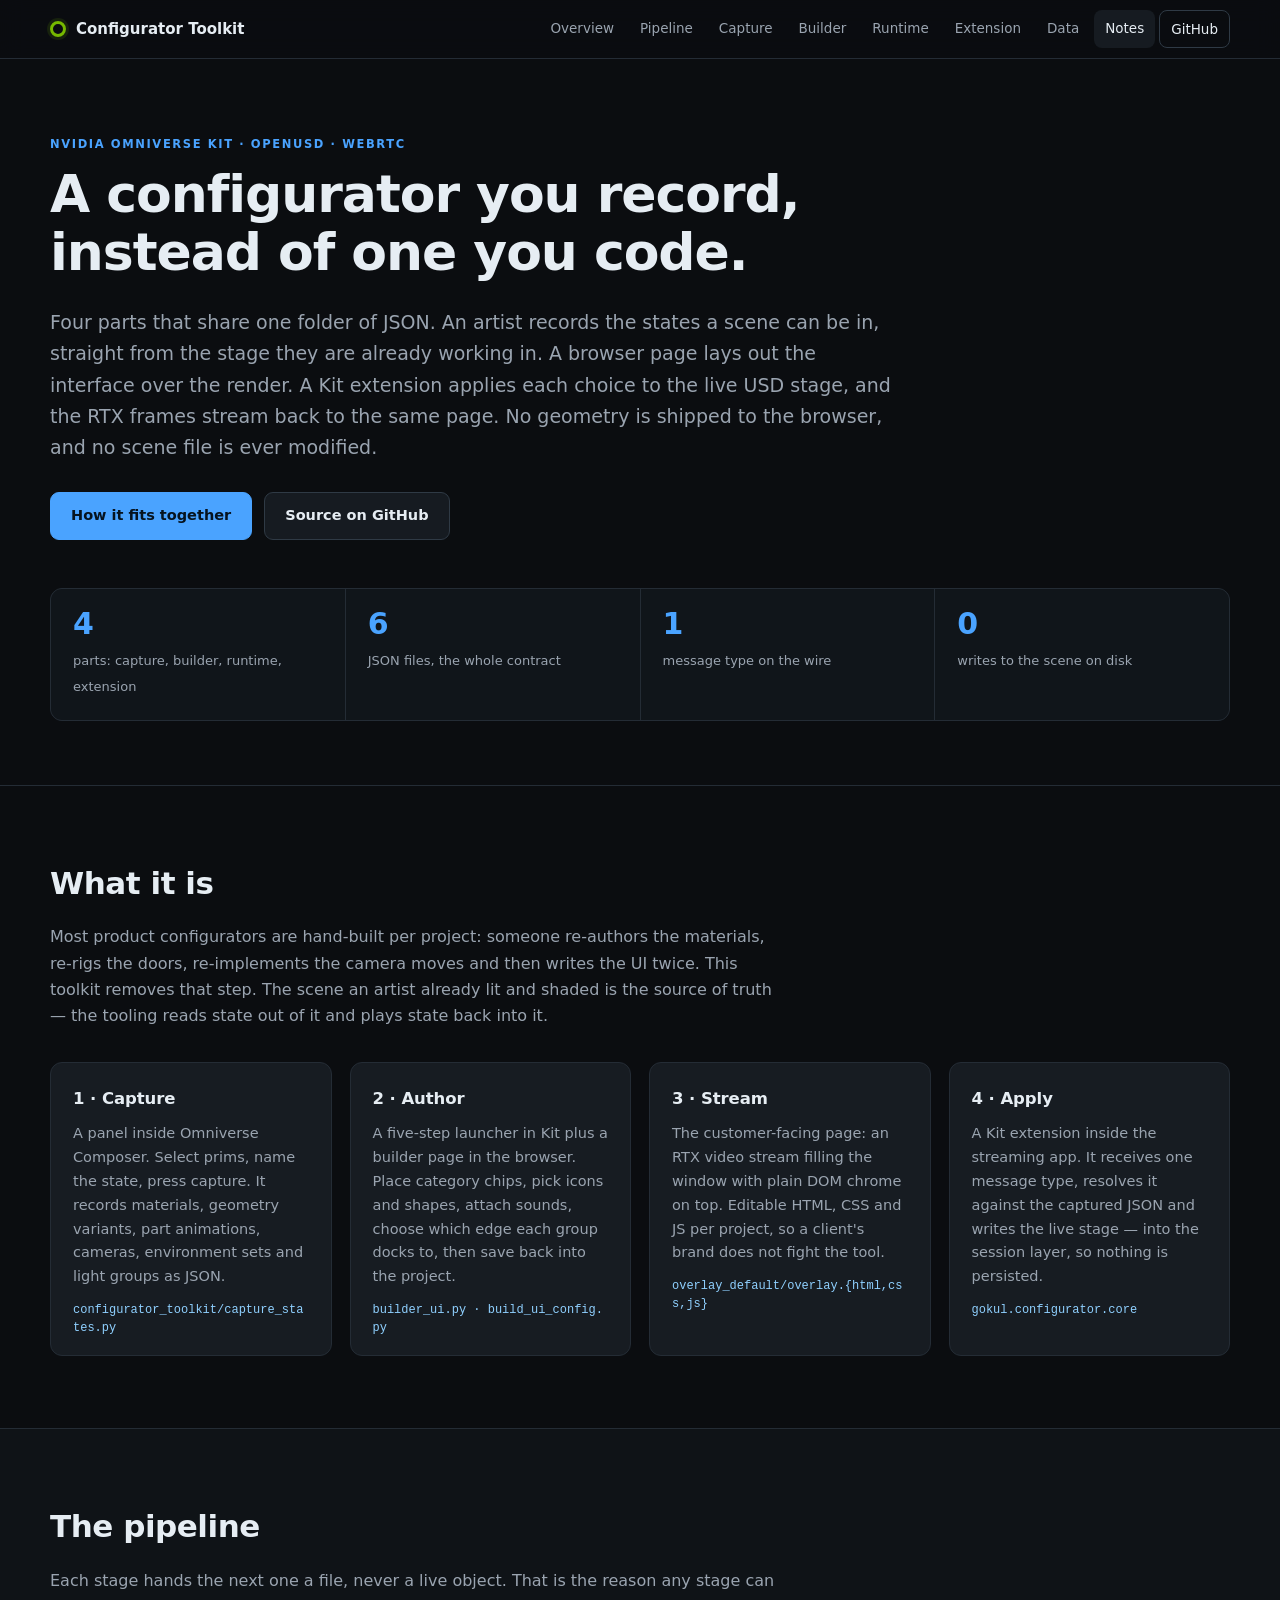
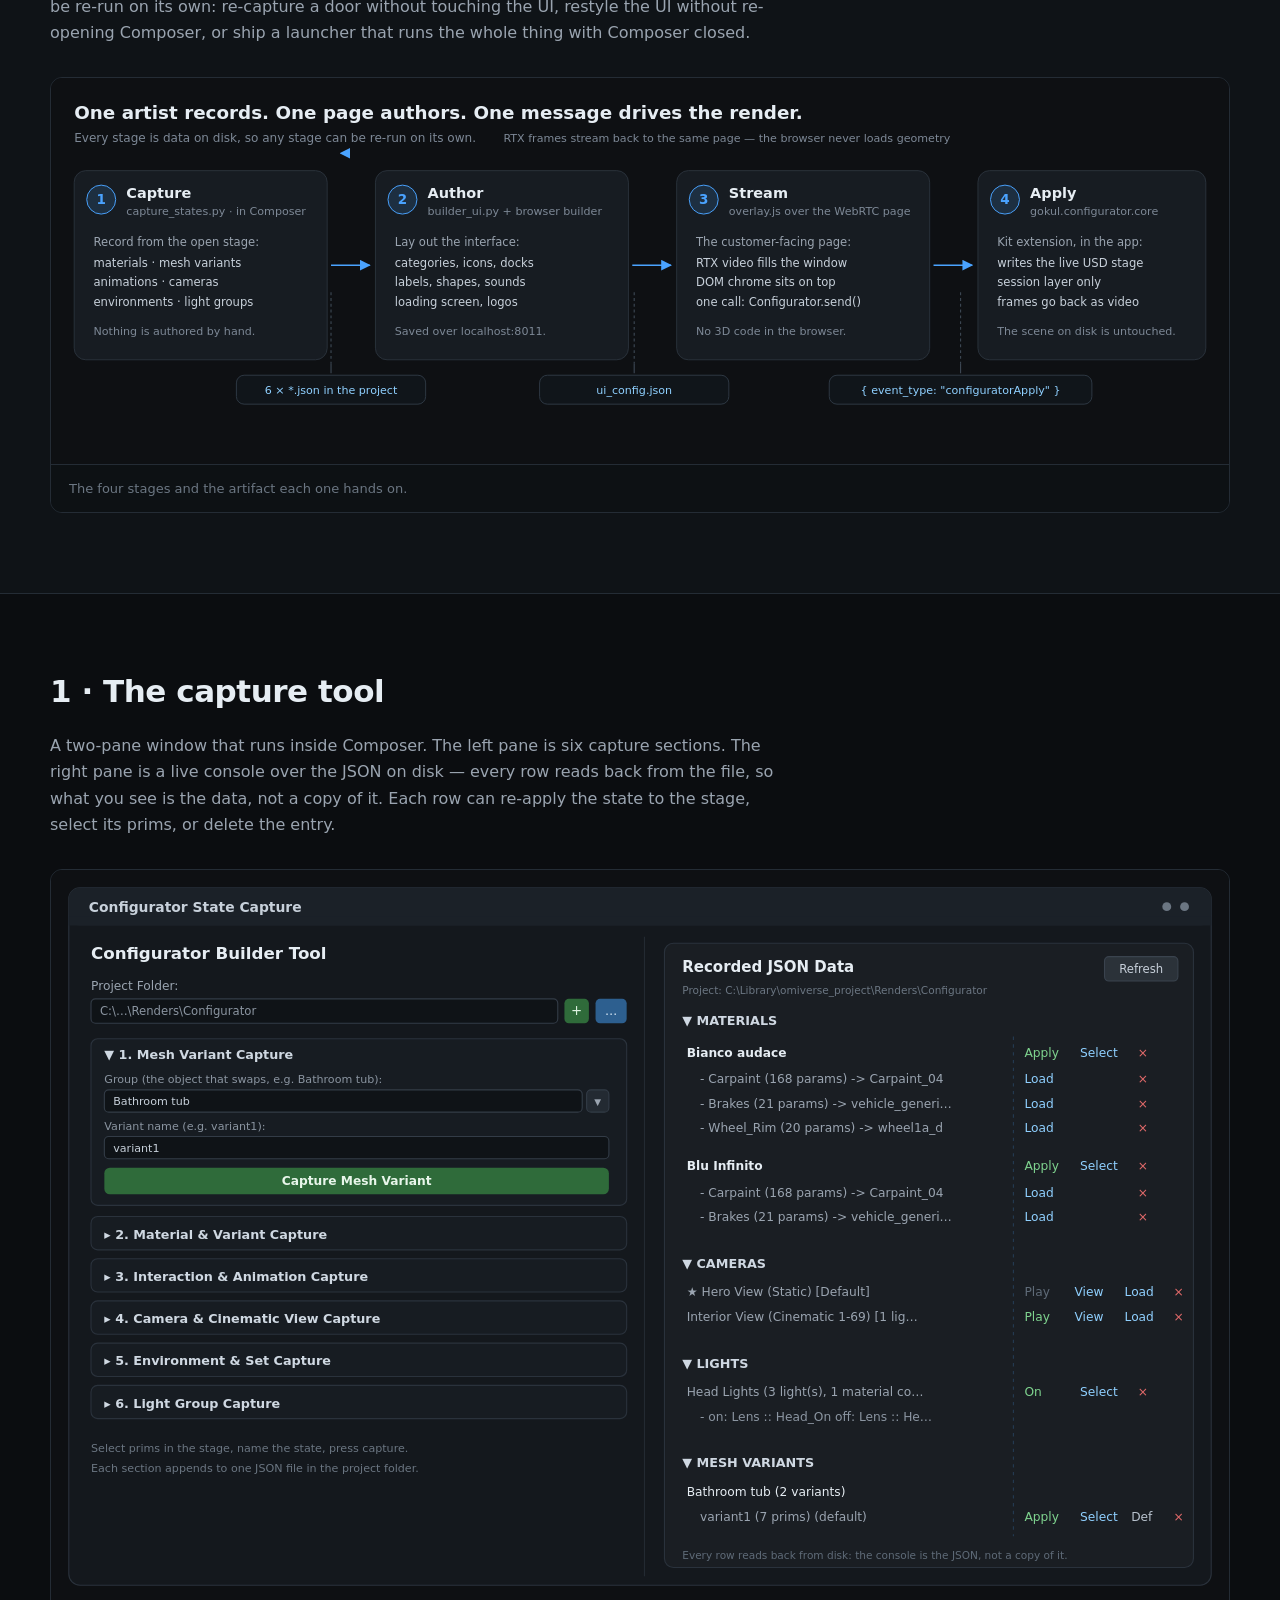
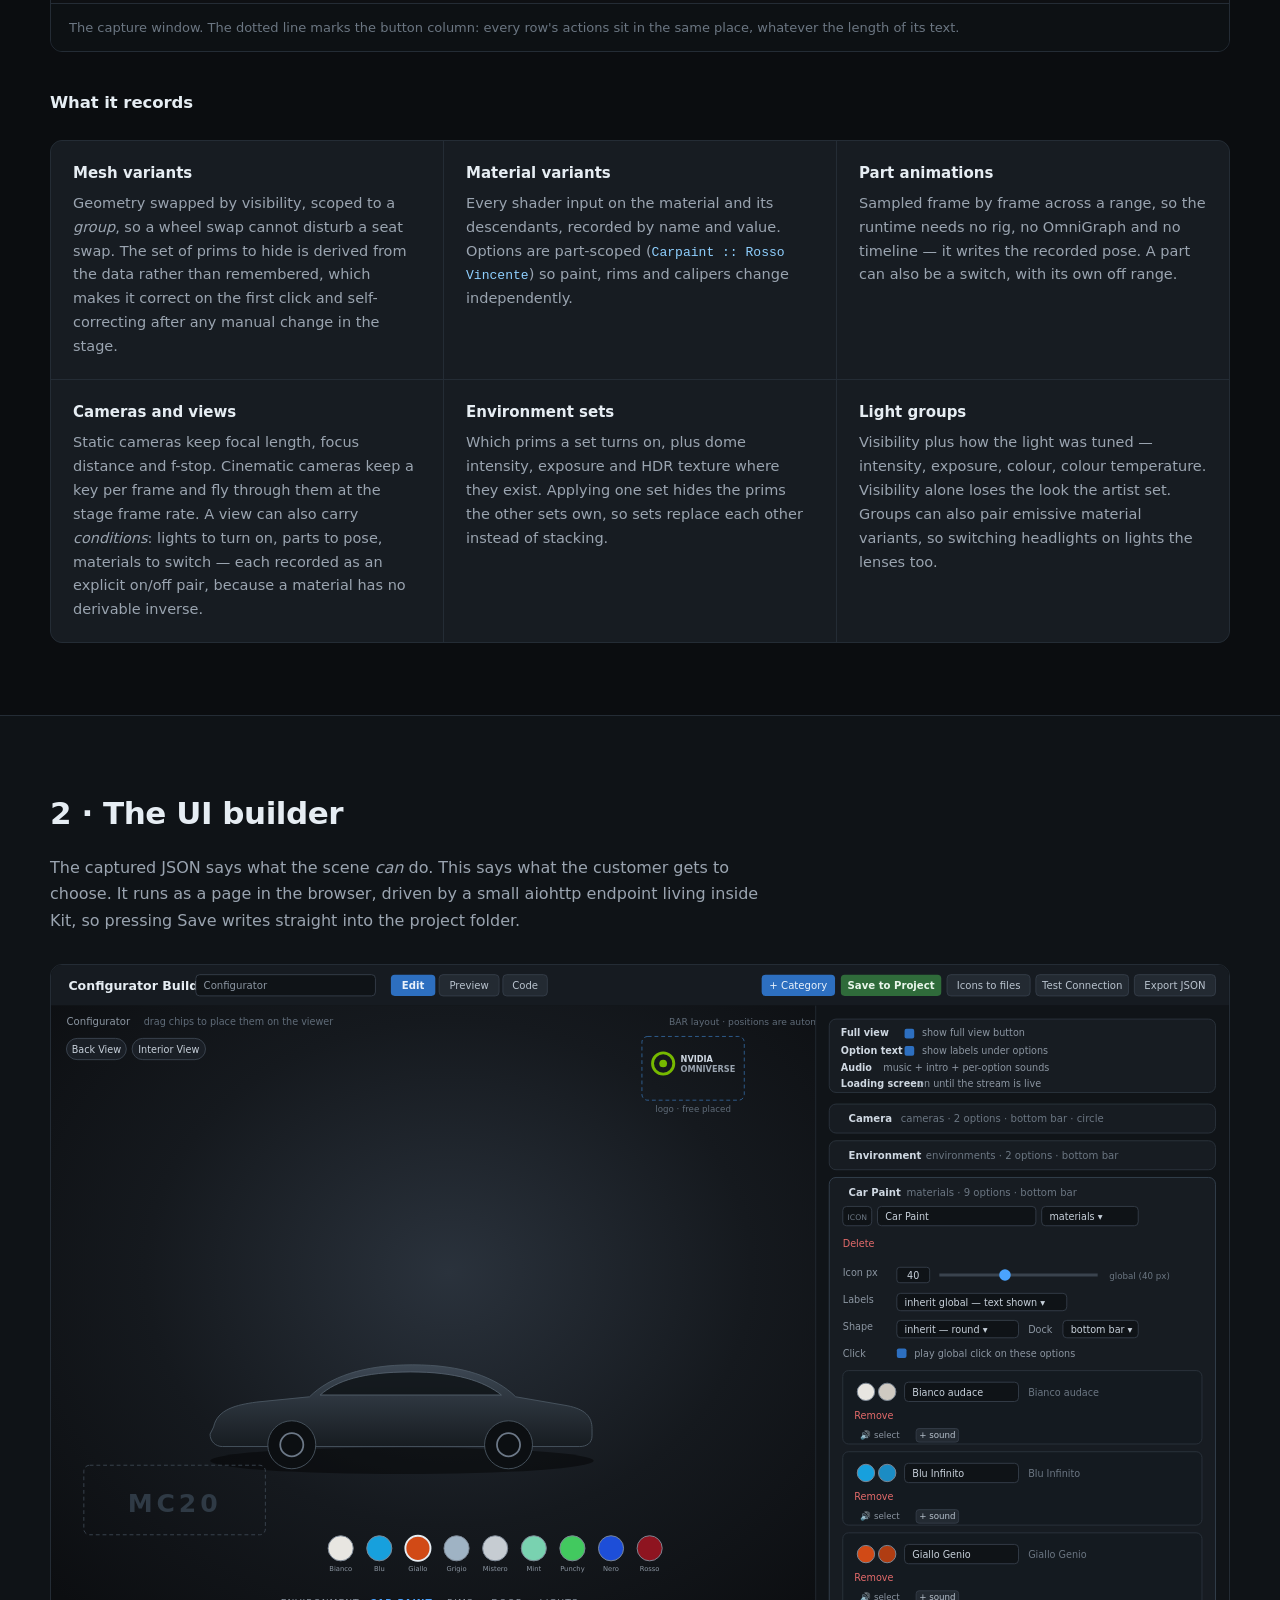
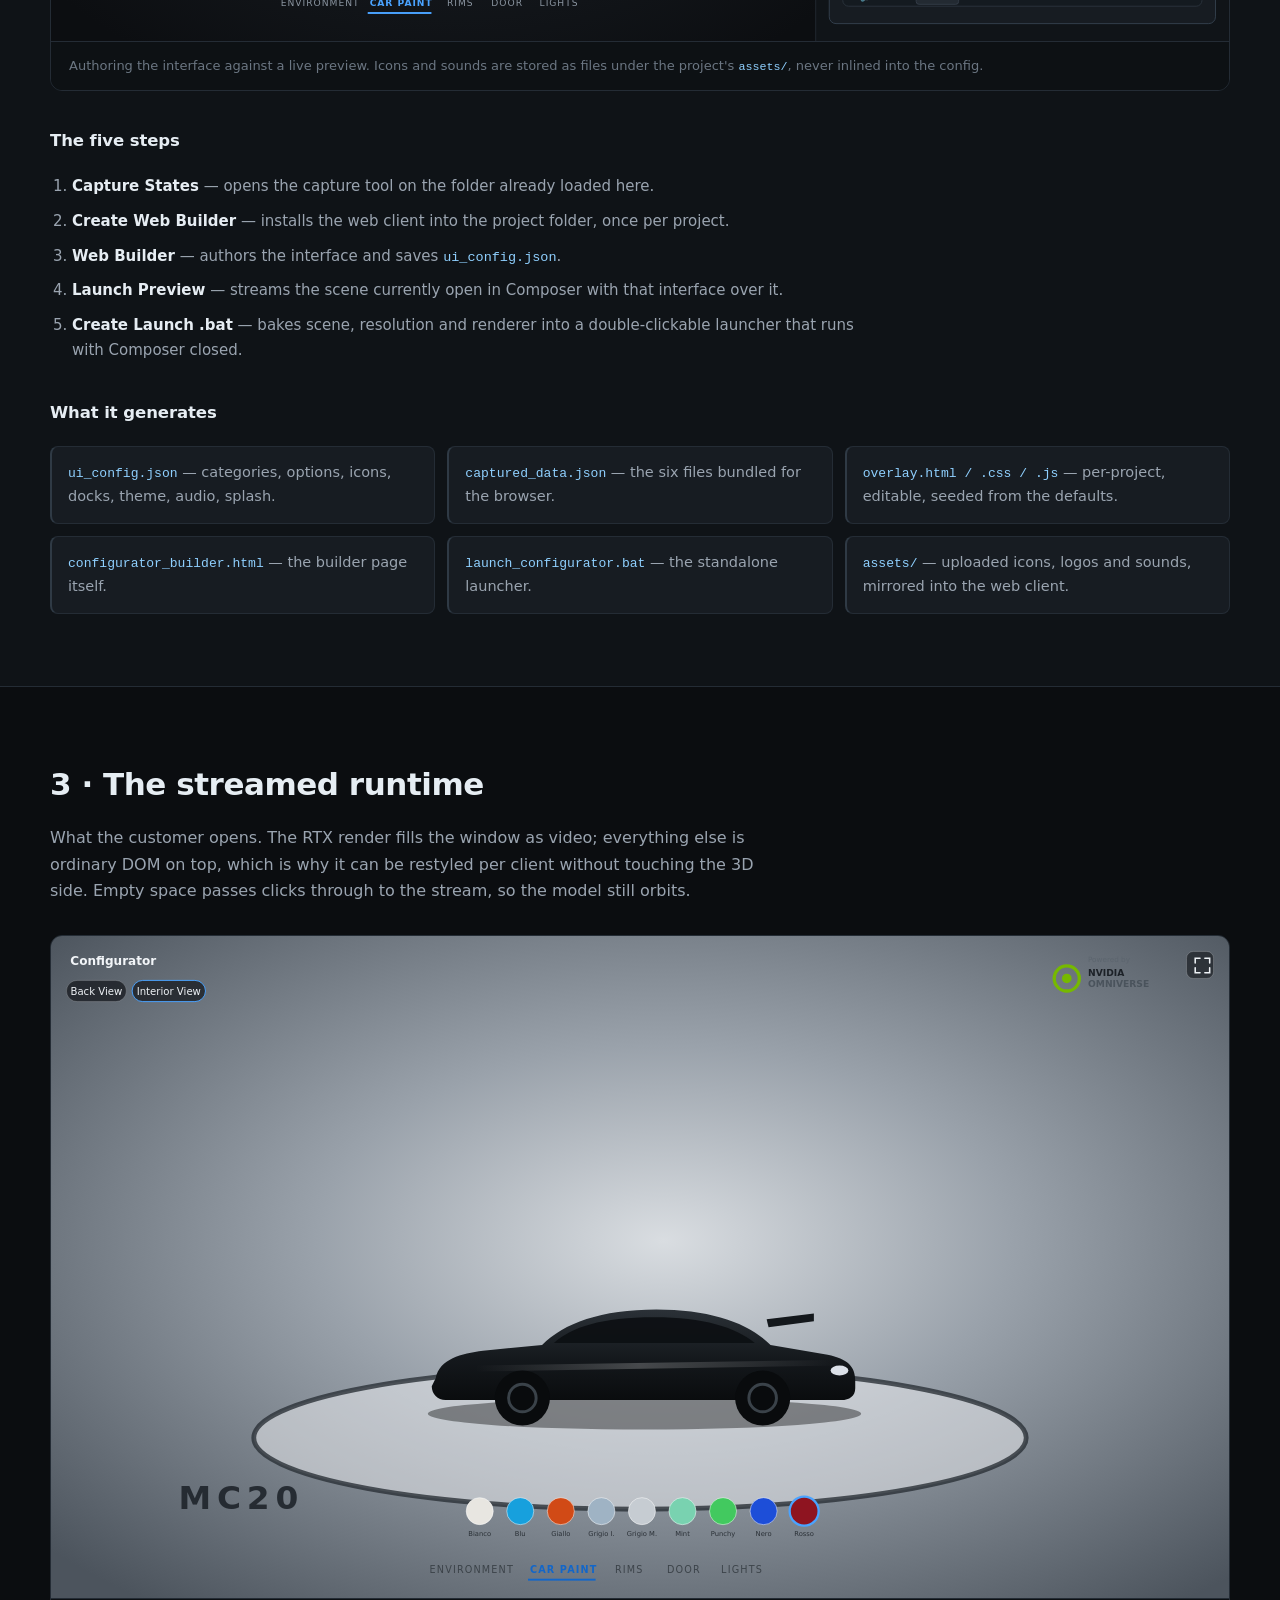
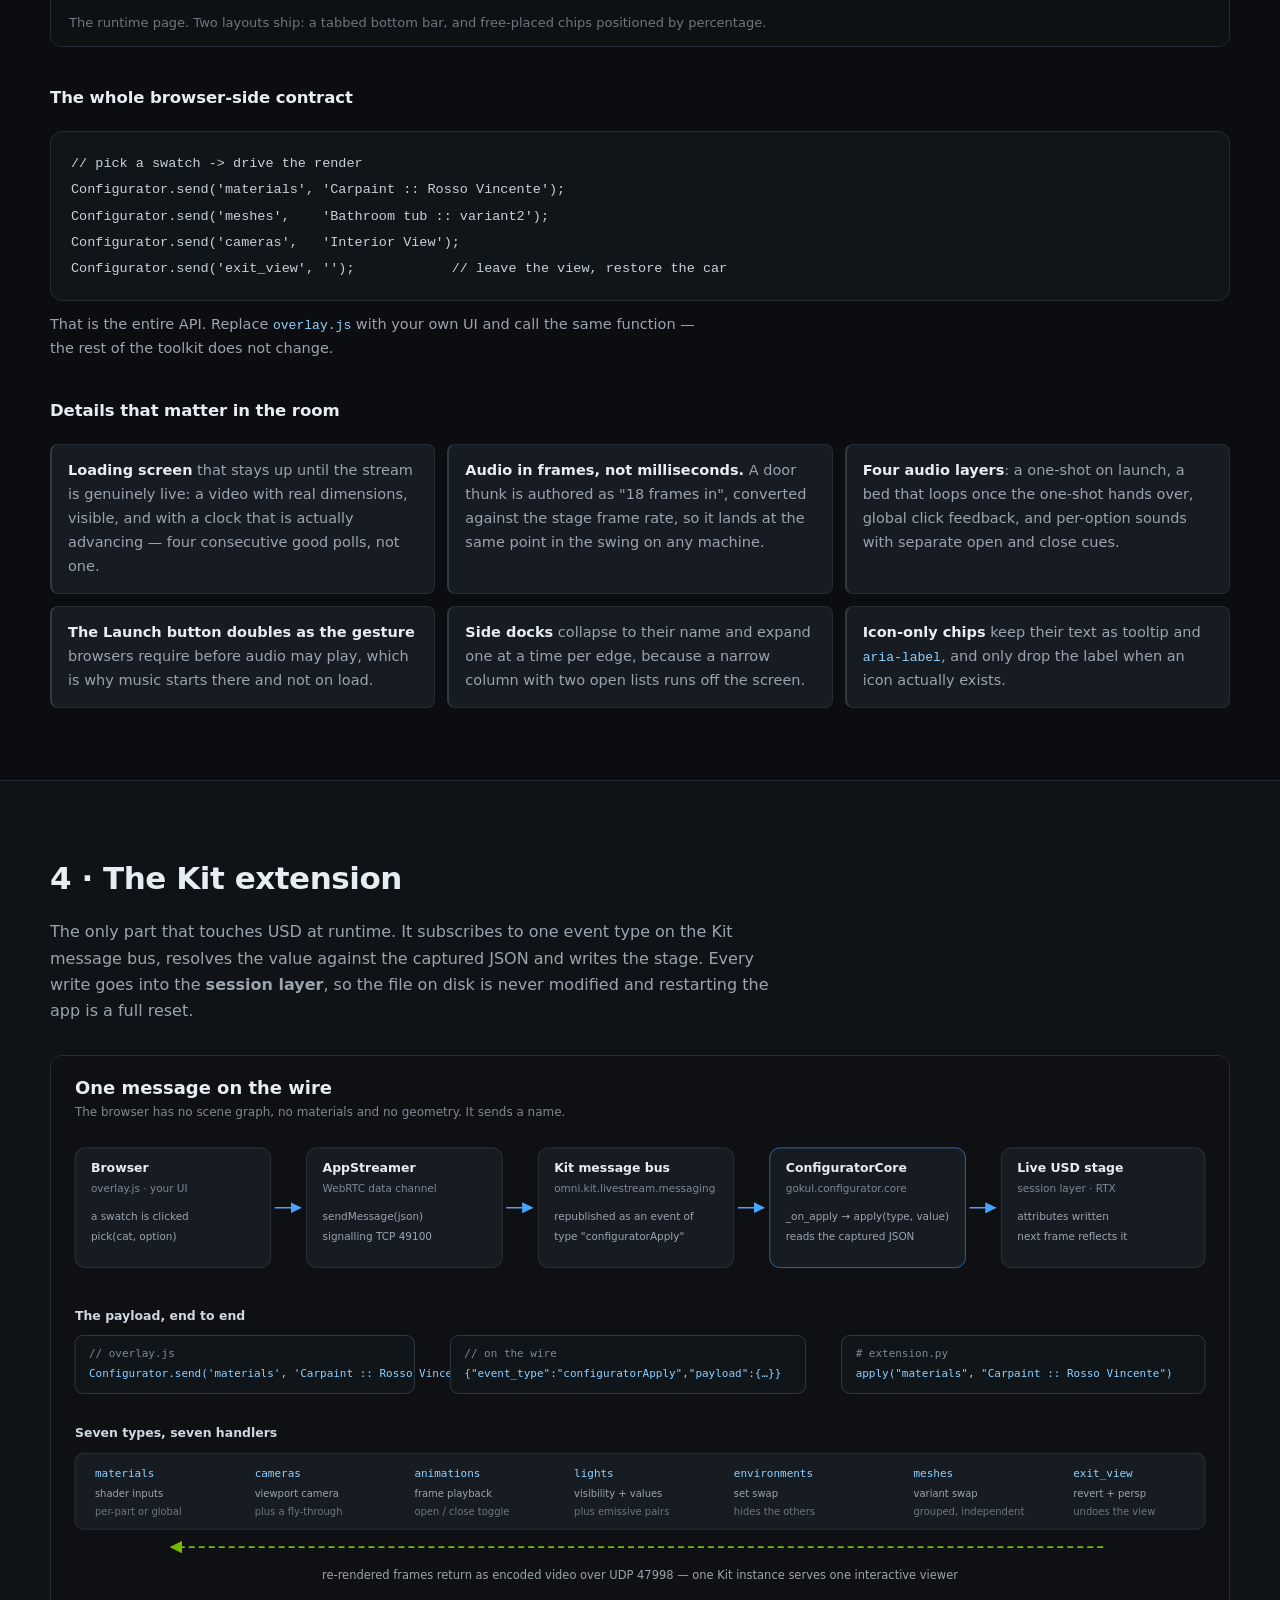
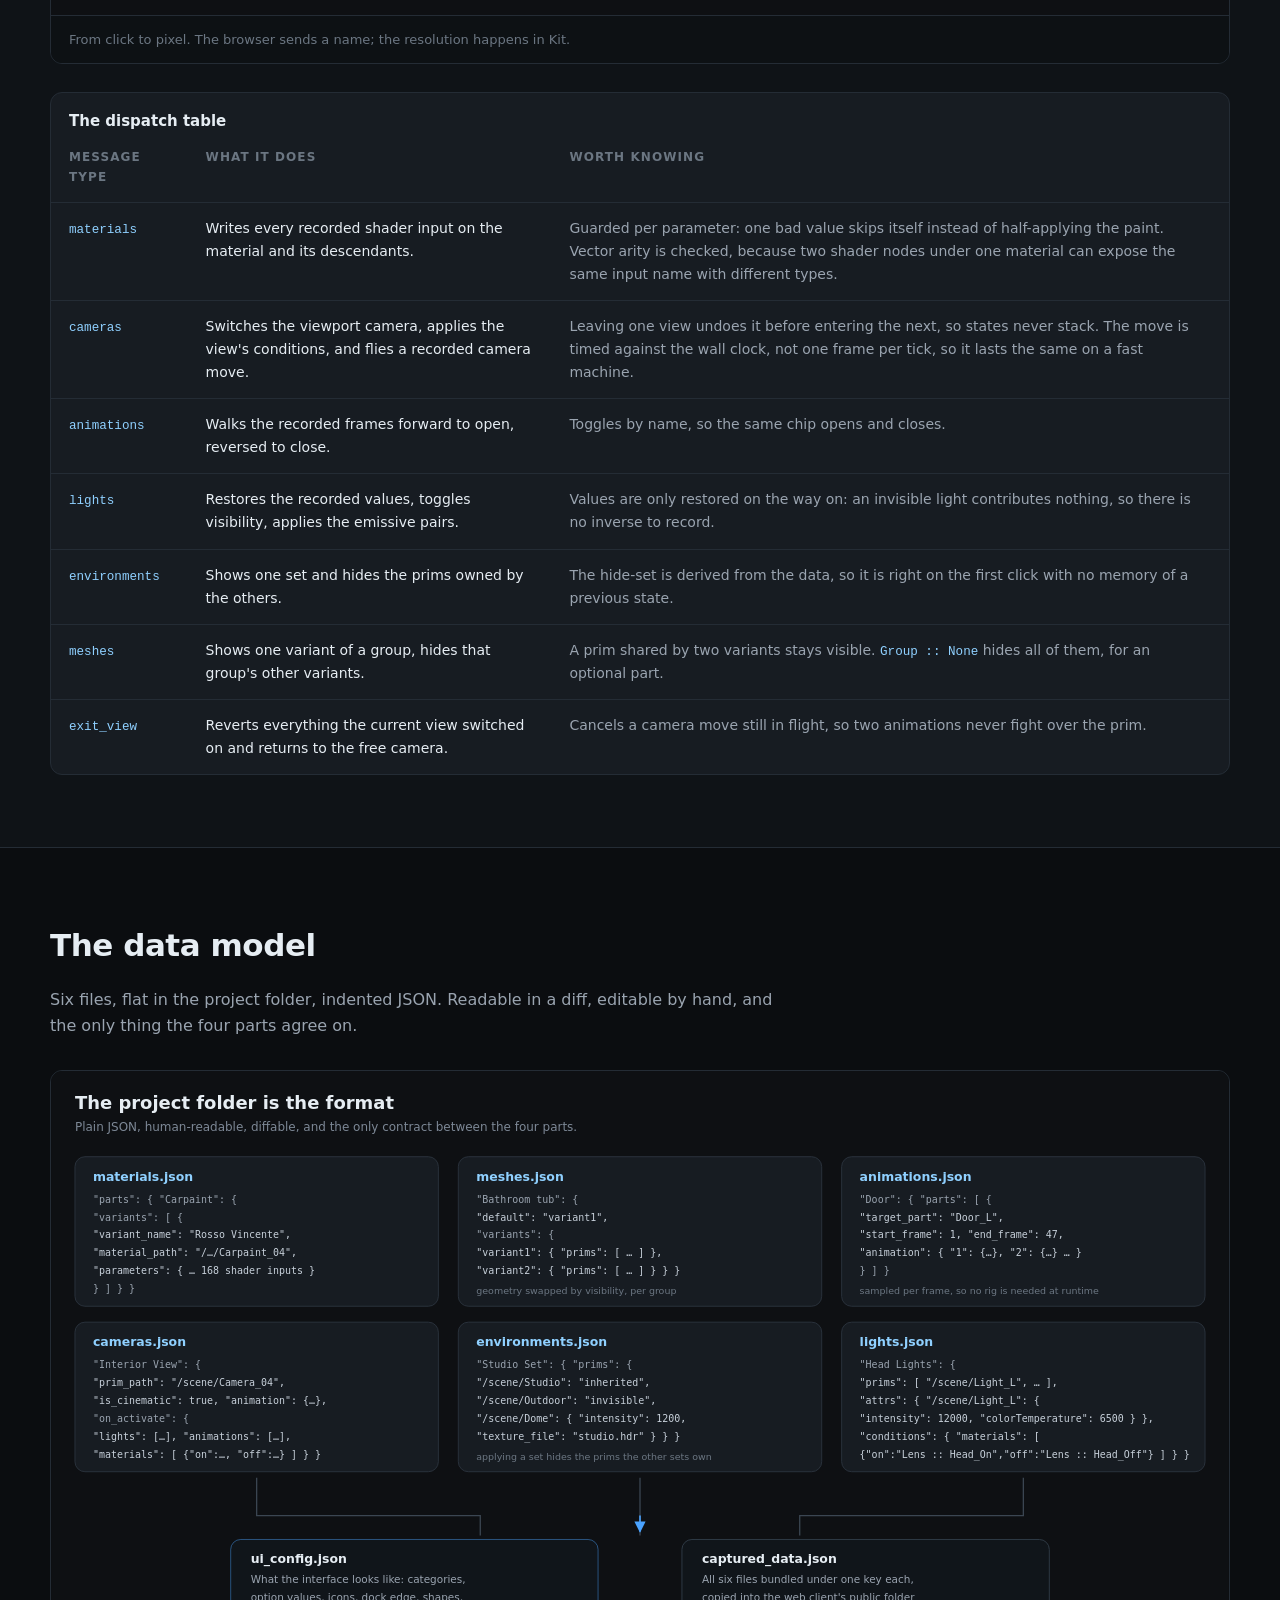
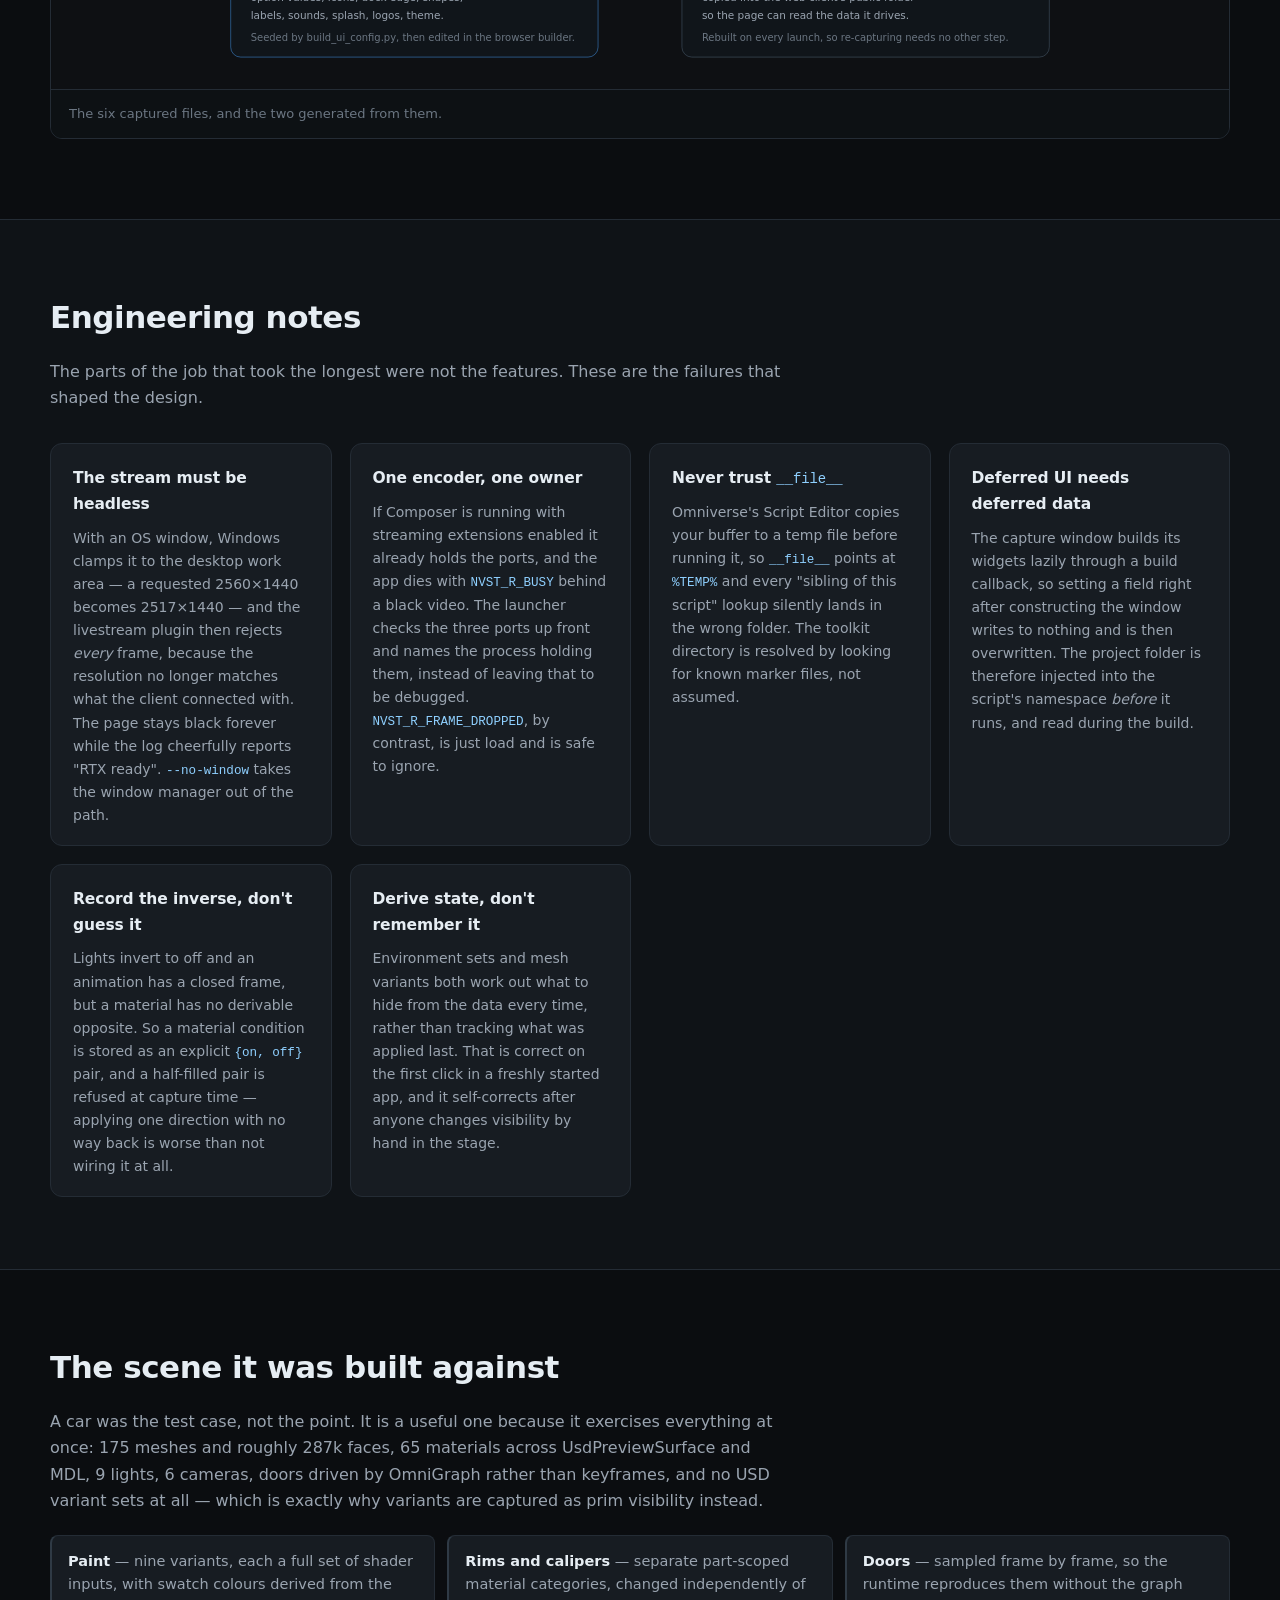
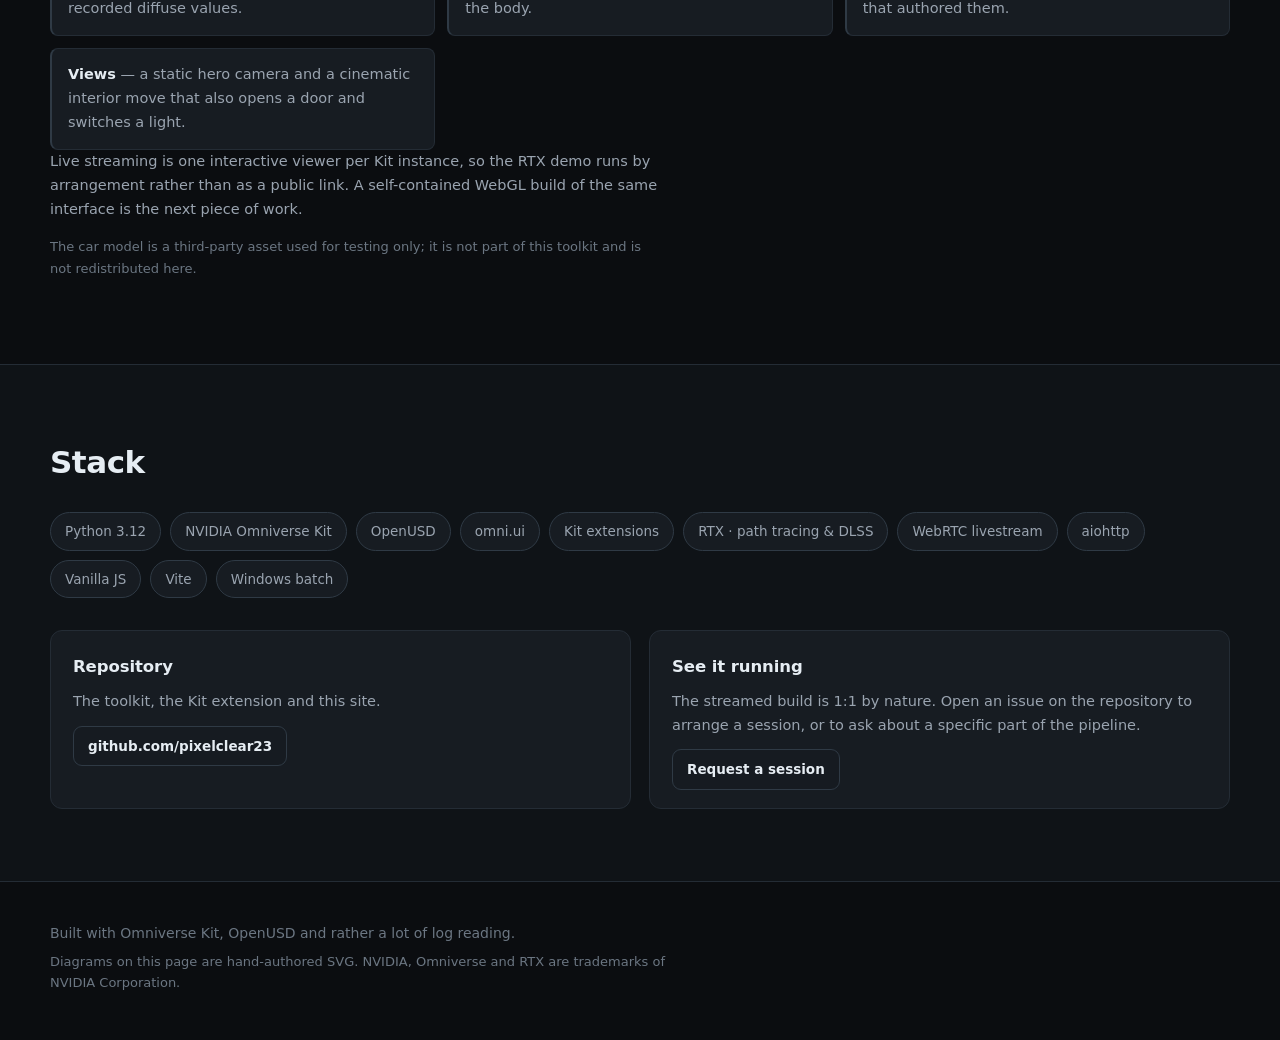
==== index.html @ 65ef7e95 "Project site: explain the configurator toolkit, with SVG diagrams" ====
<!DOCTYPE html>
<html lang="en">
<head>
<meta charset="utf-8"/>
<meta name="viewport" content="width=device-width, initial-scale=1"/>
<title>3D Configurator Toolkit — capture, author and stream an RTX configurator</title>
<meta name="description" content="A toolkit for building real-time 3D configurators on NVIDIA Omniverse Kit: record states from a USD stage, author the interface in a browser, stream the RTX render and drive it with one message."/>
<meta name="color-scheme" content="dark"/>
<link rel="icon" href="assets/favicon.svg" type="image/svg+xml"/>
<link rel="stylesheet" href="styles.css"/>
<meta property="og:title" content="3D Configurator Toolkit"/>
<meta property="og:description" content="Capture states from a USD stage, author the UI in a browser, stream the RTX render, drive it with one message."/>
<meta property="og:type" content="website"/>
</head>
<body>
<a class="skip" href="#overview">Skip to content</a>

<header class="site">
  <a class="brand" href="#top">
    <span class="mark" aria-hidden="true"></span>
    <span>Configurator&nbsp;Toolkit</span>
  </a>
  <button class="navtoggle" aria-expanded="false" aria-controls="nav">Menu</button>
  <nav id="nav" aria-label="Sections">
    <a href="#overview">Overview</a>
    <a href="#pipeline">Pipeline</a>
    <a href="#capture">Capture</a>
    <a href="#builder">Builder</a>
    <a href="#runtime">Runtime</a>
    <a href="#extension">Extension</a>
    <a href="#data">Data</a>
    <a href="#notes">Notes</a>
    <a class="ghost" href="https://github.com/pixelclear23/3d_congifurator" rel="noopener">GitHub</a>
  </nav>
</header>

<main id="top">

  <!-- ============================ HERO ============================ -->
  <section class="hero">
    <p class="eyebrow">NVIDIA Omniverse Kit · OpenUSD · WebRTC</p>
    <h1>A configurator you record, instead of one you code.</h1>
    <p class="lede">
      Four parts that share one folder of JSON. An artist records the states a scene can be
      in, straight from the stage they are already working in. A browser page lays out the
      interface over the render. A Kit extension applies each choice to the live USD stage,
      and the RTX frames stream back to the same page. No geometry is shipped to the
      browser, and no scene file is ever modified.
    </p>
    <div class="cta">
      <a class="btn primary" href="#pipeline">How it fits together</a>
      <a class="btn" href="https://github.com/pixelclear23/3d_congifurator" rel="noopener">Source on GitHub</a>
    </div>
    <ul class="stats">
      <li><b>4</b><span>parts: capture, builder, runtime, extension</span></li>
      <li><b>6</b><span>JSON files, the whole contract</span></li>
      <li><b>1</b><span>message type on the wire</span></li>
      <li><b>0</b><span>writes to the scene on disk</span></li>
    </ul>
  </section>

  <!-- ============================ OVERVIEW ============================ -->
  <section id="overview" class="band">
    <h2>What it is</h2>
    <p class="intro">
      Most product configurators are hand-built per project: someone re-authors the
      materials, re-rigs the doors, re-implements the camera moves and then writes the UI
      twice. This toolkit removes that step. The scene an artist already lit and shaded is
      the source of truth — the tooling reads state out of it and plays state back into it.
    </p>

    <div class="cards">
      <article class="card">
        <h3>1 · Capture</h3>
        <p>
          A panel inside Omniverse Composer. Select prims, name the state, press capture.
          It records materials, geometry variants, part animations, cameras, environment
          sets and light groups as JSON.
        </p>
        <p class="file">configurator_toolkit/capture_states.py</p>
      </article>
      <article class="card">
        <h3>2 · Author</h3>
        <p>
          A five-step launcher in Kit plus a builder page in the browser. Place category
          chips, pick icons and shapes, attach sounds, choose which edge each group docks
          to, then save back into the project.
        </p>
        <p class="file">builder_ui.py · build_ui_config.py</p>
      </article>
      <article class="card">
        <h3>3 · Stream</h3>
        <p>
          The customer-facing page: an RTX video stream filling the window with plain DOM
          chrome on top. Editable HTML, CSS and JS per project, so a client's brand does
          not fight the tool.
        </p>
        <p class="file">overlay_default/overlay.{html,css,js}</p>
      </article>
      <article class="card">
        <h3>4 · Apply</h3>
        <p>
          A Kit extension inside the streaming app. It receives one message type, resolves
          it against the captured JSON and writes the live stage — into the session layer,
          so nothing is persisted.
        </p>
        <p class="file">gokul.configurator.core</p>
      </article>
    </div>
  </section>

  <!-- ============================ PIPELINE ============================ -->
  <section id="pipeline" class="band alt">
    <h2>The pipeline</h2>
    <p class="intro">
      Each stage hands the next one a file, never a live object. That is the reason any
      stage can be re-run on its own: re-capture a door without touching the UI, restyle
      the UI without re-opening Composer, or ship a launcher that runs the whole thing with
      Composer closed.
    </p>
    <figure>
      <img src="assets/pipeline.svg" alt="Four stages: capture in Composer writes six JSON files; the builder writes ui_config.json; the streamed page sends a configuratorApply message; the Kit extension applies it to the live USD stage and streams frames back."/>
      <figcaption>The four stages and the artifact each one hands on.</figcaption>
    </figure>
  </section>

  <!-- ============================ CAPTURE ============================ -->
  <section id="capture" class="band">
    <h2>1 · The capture tool</h2>
    <p class="intro">
      A two-pane window that runs inside Composer. The left pane is six capture sections.
      The right pane is a live console over the JSON on disk — every row reads back from
      the file, so what you see is the data, not a copy of it. Each row can re-apply the
      state to the stage, select its prims, or delete the entry.
    </p>

    <figure>
      <img src="assets/capture-panel.svg" alt="The capture window: a project folder field, six collapsible capture sections on the left, and a Recorded JSON Data console on the right listing materials, cameras, lights and mesh variants with Apply, Select and delete buttons."/>
      <figcaption>The capture window. The dotted line marks the button column: every row's actions sit in the same place, whatever the length of its text.</figcaption>
    </figure>

    <h3>What it records</h3>
    <dl class="defs">
      <div>
        <dt>Mesh variants</dt>
        <dd>
          Geometry swapped by visibility, scoped to a <em>group</em>, so a wheel swap cannot
          disturb a seat swap. The set of prims to hide is derived from the data rather than
          remembered, which makes it correct on the first click and self-correcting after
          any manual change in the stage.
        </dd>
      </div>
      <div>
        <dt>Material variants</dt>
        <dd>
          Every shader input on the material and its descendants, recorded by name and
          value. Options are part-scoped (<code>Carpaint :: Rosso Vincente</code>) so paint,
          rims and calipers change independently.
        </dd>
      </div>
      <div>
        <dt>Part animations</dt>
        <dd>
          Sampled frame by frame across a range, so the runtime needs no rig, no OmniGraph
          and no timeline — it writes the recorded pose. A part can also be a switch, with
          its own off range.
        </dd>
      </div>
      <div>
        <dt>Cameras and views</dt>
        <dd>
          Static cameras keep focal length, focus distance and f-stop. Cinematic cameras
          keep a key per frame and fly through them at the stage frame rate. A view can
          also carry <em>conditions</em>: lights to turn on, parts to pose, materials to
          switch — each recorded as an explicit on/off pair, because a material has no
          derivable inverse.
        </dd>
      </div>
      <div>
        <dt>Environment sets</dt>
        <dd>
          Which prims a set turns on, plus dome intensity, exposure and HDR texture where
          they exist. Applying one set hides the prims the other sets own, so sets replace
          each other instead of stacking.
        </dd>
      </div>
      <div>
        <dt>Light groups</dt>
        <dd>
          Visibility plus how the light was tuned — intensity, exposure, colour, colour
          temperature. Visibility alone loses the look the artist set. Groups can also pair
          emissive material variants, so switching headlights on lights the lenses too.
        </dd>
      </div>
    </dl>
  </section>

  <!-- ============================ BUILDER ============================ -->
  <section id="builder" class="band alt">
    <h2>2 · The UI builder</h2>
    <p class="intro">
      The captured JSON says what the scene <em>can</em> do. This says what the customer
      gets to choose. It runs as a page in the browser, driven by a small aiohttp endpoint
      living inside Kit, so pressing Save writes straight into the project folder.
    </p>

    <figure>
      <img src="assets/builder-ui.svg" alt="The browser UI builder: a live canvas on the left showing view pills, a logo, paint swatches and a tab strip over the car, and an inspector on the right with global options and expandable category cards controlling icon size, labels, shape, dock edge and per-option sounds."/>
      <figcaption>Authoring the interface against a live preview. Icons and sounds are stored as files under the project's <code>assets/</code>, never inlined into the config.</figcaption>
    </figure>

    <h3>The five steps</h3>
    <ol class="steps">
      <li><b>Capture States</b> — opens the capture tool on the folder already loaded here.</li>
      <li><b>Create Web Builder</b> — installs the web client into the project folder, once per project.</li>
      <li><b>Web Builder</b> — authors the interface and saves <code>ui_config.json</code>.</li>
      <li><b>Launch Preview</b> — streams the scene currently open in Composer with that interface over it.</li>
      <li><b>Create Launch .bat</b> — bakes scene, resolution and renderer into a double-clickable launcher that runs with Composer closed.</li>
    </ol>

    <h3>What it generates</h3>
    <ul class="grid2">
      <li><code>ui_config.json</code> — categories, options, icons, docks, theme, audio, splash.</li>
      <li><code>captured_data.json</code> — the six files bundled for the browser.</li>
      <li><code>overlay.html / .css / .js</code> — per-project, editable, seeded from the defaults.</li>
      <li><code>configurator_builder.html</code> — the builder page itself.</li>
      <li><code>launch_configurator.bat</code> — the standalone launcher.</li>
      <li><code>assets/</code> — uploaded icons, logos and sounds, mirrored into the web client.</li>
    </ul>
  </section>

  <!-- ============================ RUNTIME ============================ -->
  <section id="runtime" class="band">
    <h2>3 · The streamed runtime</h2>
    <p class="intro">
      What the customer opens. The RTX render fills the window as video; everything else is
      ordinary DOM on top, which is why it can be restyled per client without touching the
      3D side. Empty space passes clicks through to the stream, so the model still orbits.
    </p>

    <figure>
      <img src="assets/viewer.svg" alt="The streamed configurator: a rendered car on a turntable filling the page, with a title, view pills, an Omniverse logo, a full view button, a row of paint swatches and a tab strip for environment, car paint, rims, door and lights."/>
      <figcaption>The runtime page. Two layouts ship: a tabbed bottom bar, and free-placed chips positioned by percentage.</figcaption>
    </figure>

    <h3>The whole browser-side contract</h3>
    <pre><code>// pick a swatch -> drive the render
Configurator.send('materials', 'Carpaint :: Rosso Vincente');
Configurator.send('meshes',    'Bathroom tub :: variant2');
Configurator.send('cameras',   'Interior View');
Configurator.send('exit_view', '');            // leave the view, restore the car</code></pre>
    <p class="note">
      That is the entire API. Replace <code>overlay.js</code> with your own UI and call the
      same function — the rest of the toolkit does not change.
    </p>

    <h3>Details that matter in the room</h3>
    <ul class="grid2">
      <li><b>Loading screen</b> that stays up until the stream is genuinely live: a video with real dimensions, visible, and with a clock that is actually advancing — four consecutive good polls, not one.</li>
      <li><b>Audio in frames, not milliseconds.</b> A door thunk is authored as "18 frames in", converted against the stage frame rate, so it lands at the same point in the swing on any machine.</li>
      <li><b>Four audio layers</b>: a one-shot on launch, a bed that loops once the one-shot hands over, global click feedback, and per-option sounds with separate open and close cues.</li>
      <li><b>The Launch button doubles as the gesture</b> browsers require before audio may play, which is why music starts there and not on load.</li>
      <li><b>Side docks</b> collapse to their name and expand one at a time per edge, because a narrow column with two open lists runs off the screen.</li>
      <li><b>Icon-only chips</b> keep their text as tooltip and <code>aria-label</code>, and only drop the label when an icon actually exists.</li>
    </ul>
  </section>

  <!-- ============================ EXTENSION ============================ -->
  <section id="extension" class="band alt">
    <h2>4 · The Kit extension</h2>
    <p class="intro">
      The only part that touches USD at runtime. It subscribes to one event type on the Kit
      message bus, resolves the value against the captured JSON and writes the stage. Every
      write goes into the <b>session layer</b>, so the file on disk is never modified and
      restarting the app is a full reset.
    </p>

    <figure>
      <img src="assets/message-flow.svg" alt="A click in the overlay becomes a configuratorApply message over the WebRTC data channel, is republished on the Kit message bus, dispatched by the extension to one of seven handlers, and written into the USD session layer; frames return as video."/>
      <figcaption>From click to pixel. The browser sends a name; the resolution happens in Kit.</figcaption>
    </figure>

    <div class="tablewrap">
      <table>
        <caption>The dispatch table</caption>
        <thead>
          <tr><th scope="col">Message type</th><th scope="col">What it does</th><th scope="col">Worth knowing</th></tr>
        </thead>
        <tbody>
          <tr>
            <td><code>materials</code></td>
            <td>Writes every recorded shader input on the material and its descendants.</td>
            <td>Guarded per parameter: one bad value skips itself instead of half-applying the paint. Vector arity is checked, because two shader nodes under one material can expose the same input name with different types.</td>
          </tr>
          <tr>
            <td><code>cameras</code></td>
            <td>Switches the viewport camera, applies the view's conditions, and flies a recorded camera move.</td>
            <td>Leaving one view undoes it before entering the next, so states never stack. The move is timed against the wall clock, not one frame per tick, so it lasts the same on a fast machine.</td>
          </tr>
          <tr>
            <td><code>animations</code></td>
            <td>Walks the recorded frames forward to open, reversed to close.</td>
            <td>Toggles by name, so the same chip opens and closes.</td>
          </tr>
          <tr>
            <td><code>lights</code></td>
            <td>Restores the recorded values, toggles visibility, applies the emissive pairs.</td>
            <td>Values are only restored on the way on: an invisible light contributes nothing, so there is no inverse to record.</td>
          </tr>
          <tr>
            <td><code>environments</code></td>
            <td>Shows one set and hides the prims owned by the others.</td>
            <td>The hide-set is derived from the data, so it is right on the first click with no memory of a previous state.</td>
          </tr>
          <tr>
            <td><code>meshes</code></td>
            <td>Shows one variant of a group, hides that group's other variants.</td>
            <td>A prim shared by two variants stays visible. <code>Group :: None</code> hides all of them, for an optional part.</td>
          </tr>
          <tr>
            <td><code>exit_view</code></td>
            <td>Reverts everything the current view switched on and returns to the free camera.</td>
            <td>Cancels a camera move still in flight, so two animations never fight over the prim.</td>
          </tr>
        </tbody>
      </table>
    </div>
  </section>

  <!-- ============================ DATA ============================ -->
  <section id="data" class="band">
    <h2>The data model</h2>
    <p class="intro">
      Six files, flat in the project folder, indented JSON. Readable in a diff, editable by
      hand, and the only thing the four parts agree on.
    </p>
    <figure>
      <img src="assets/data-model.svg" alt="The six captured JSON files with their shapes — materials, meshes, animations, cameras, environments and lights — feeding the generated ui_config.json and captured_data.json."/>
      <figcaption>The six captured files, and the two generated from them.</figcaption>
    </figure>
  </section>

  <!-- ============================ NOTES ============================ -->
  <section id="notes" class="band alt">
    <h2>Engineering notes</h2>
    <p class="intro">
      The parts of the job that took the longest were not the features. These are the
      failures that shaped the design.
    </p>

    <div class="cards notes">
      <article class="card">
        <h3>The stream must be headless</h3>
        <p>
          With an OS window, Windows clamps it to the desktop work area — a requested
          2560×1440 becomes 2517×1440 — and the livestream plugin then rejects
          <em>every</em> frame, because the resolution no longer matches what the client
          connected with. The page stays black forever while the log cheerfully reports
          "RTX ready". <code>--no-window</code> takes the window manager out of the path.
        </p>
      </article>
      <article class="card">
        <h3>One encoder, one owner</h3>
        <p>
          If Composer is running with streaming extensions enabled it already holds the
          ports, and the app dies with <code>NVST_R_BUSY</code> behind a black video. The
          launcher checks the three ports up front and names the process holding them,
          instead of leaving that to be debugged. <code>NVST_R_FRAME_DROPPED</code>, by
          contrast, is just load and is safe to ignore.
        </p>
      </article>
      <article class="card">
        <h3>Never trust <code>__file__</code></h3>
        <p>
          Omniverse's Script Editor copies your buffer to a temp file before running it, so
          <code>__file__</code> points at <code>%TEMP%</code> and every "sibling of this
          script" lookup silently lands in the wrong folder. The toolkit directory is
          resolved by looking for known marker files, not assumed.
        </p>
      </article>
      <article class="card">
        <h3>Deferred UI needs deferred data</h3>
        <p>
          The capture window builds its widgets lazily through a build callback, so setting
          a field right after constructing the window writes to nothing and is then
          overwritten. The project folder is therefore injected into the script's namespace
          <em>before</em> it runs, and read during the build.
        </p>
      </article>
      <article class="card">
        <h3>Record the inverse, don't guess it</h3>
        <p>
          Lights invert to off and an animation has a closed frame, but a material has no
          derivable opposite. So a material condition is stored as an explicit
          <code>{on, off}</code> pair, and a half-filled pair is refused at capture time —
          applying one direction with no way back is worse than not wiring it at all.
        </p>
      </article>
      <article class="card">
        <h3>Derive state, don't remember it</h3>
        <p>
          Environment sets and mesh variants both work out what to hide from the data every
          time, rather than tracking what was applied last. That is correct on the first
          click in a freshly started app, and it self-corrects after anyone changes
          visibility by hand in the stage.
        </p>
      </article>
    </div>
  </section>

  <!-- ============================ SCENE / DEMO ============================ -->
  <section id="demo" class="band">
    <h2>The scene it was built against</h2>
    <p class="intro">
      A car was the test case, not the point. It is a useful one because it exercises
      everything at once: 175 meshes and roughly 287k faces, 65 materials across
      UsdPreviewSurface and MDL, 9 lights, 6 cameras, doors driven by OmniGraph rather than
      keyframes, and no USD variant sets at all — which is exactly why variants are
      captured as prim visibility instead.
    </p>
    <ul class="grid2">
      <li><b>Paint</b> — nine variants, each a full set of shader inputs, with swatch colours derived from the recorded diffuse values.</li>
      <li><b>Rims and calipers</b> — separate part-scoped material categories, changed independently of the body.</li>
      <li><b>Doors</b> — sampled frame by frame, so the runtime reproduces them without the graph that authored them.</li>
      <li><b>Views</b> — a static hero camera and a cinematic interior move that also opens a door and switches a light.</li>
    </ul>
    <p class="note">
      Live streaming is one interactive viewer per Kit instance, so the RTX demo runs by
      arrangement rather than as a public link. A self-contained WebGL build of the same
      interface is the next piece of work.
    </p>
    <p class="note small">
      The car model is a third-party asset used for testing only; it is not part of this
      toolkit and is not redistributed here.
    </p>
  </section>

  <!-- ============================ STACK ============================ -->
  <section id="stack" class="band alt">
    <h2>Stack</h2>
    <ul class="tags">
      <li>Python 3.12</li><li>NVIDIA Omniverse Kit</li><li>OpenUSD</li><li>omni.ui</li>
      <li>Kit extensions</li><li>RTX · path tracing &amp; DLSS</li><li>WebRTC livestream</li>
      <li>aiohttp</li><li>Vanilla JS</li><li>Vite</li><li>Windows batch</li>
    </ul>
    <div class="cards">
      <article class="card">
        <h3>Repository</h3>
        <p>The toolkit, the Kit extension and this site.</p>
        <p><a class="btn small" href="https://github.com/pixelclear23/3d_congifurator" rel="noopener">github.com/pixelclear23</a></p>
      </article>
      <article class="card">
        <h3>See it running</h3>
        <p>
          The streamed build is 1:1 by nature. Open an issue on the repository to arrange a
          session, or to ask about a specific part of the pipeline.
        </p>
        <p><a class="btn small" href="https://github.com/pixelclear23/3d_congifurator/issues/new" rel="noopener">Request a session</a></p>
      </article>
    </div>
  </section>
</main>

<footer>
  <p>Built with Omniverse Kit, OpenUSD and rather a lot of log reading.</p>
  <p class="small">Diagrams on this page are hand-authored SVG. NVIDIA, Omniverse and RTX are trademarks of NVIDIA Corporation.</p>
</footer>

<script src="main.js" defer></script>
</body>
</html>
---- styles.css ----
/* ===================================================================
   3D Configurator Toolkit — site styles
   Dark, tool-like, no framework. Colours mirror the toolkit's own UI.
   =================================================================== */
:root{
  --bg:#0b0d10;
  --bg-alt:#0f1317;
  --panel:#171c22;
  --panel-2:#10151a;
  --line:#242c35;
  --line-2:#2f3a45;
  --text:#e6edf3;
  --text-dim:#9aa4b0;
  --text-mute:#6b7682;
  --accent:#4aa3ff;
  --accent-dim:#8fd0ff;
  --green:#76b900;
  --radius:12px;
  --maxw:1180px;
  --font:"Segoe UI",system-ui,-apple-system,Roboto,Helvetica,Arial,sans-serif;
  --mono:Consolas,"SF Mono",ui-monospace,Menlo,monospace;
}

*{box-sizing:border-box}
html{scroll-behavior:smooth}
@media (prefers-reduced-motion:reduce){html{scroll-behavior:auto}}
body{
  margin:0;
  background:var(--bg);
  color:var(--text);
  font:16px/1.65 var(--font);
  -webkit-font-smoothing:antialiased;
}
img{max-width:100%;display:block;height:auto}
a{color:var(--accent-dim);text-decoration:none}
a:hover{color:#fff;text-decoration:underline}
:focus-visible{outline:2px solid var(--accent);outline-offset:3px;border-radius:4px}

.skip{
  position:absolute;left:-9999px;top:0;z-index:100;
  background:var(--accent);color:#04101f;padding:10px 16px;font-weight:600;border-radius:0 0 8px 0;
}
.skip:focus{left:0}

/* ---------------- header ---------------- */
header.site{
  position:sticky;top:0;z-index:50;
  display:flex;align-items:center;gap:16px;
  padding:10px max(20px,calc((100vw - var(--maxw))/2));
  background:rgba(11,13,16,.88);
  backdrop-filter:blur(12px);
  border-bottom:1px solid var(--line);
}
.brand{display:flex;align-items:center;gap:10px;color:var(--text);font-weight:700;font-size:15px}
.brand:hover{text-decoration:none}
.brand .mark{
  width:16px;height:16px;border-radius:50%;
  border:3px solid var(--green);
  box-shadow:0 0 0 3px rgba(118,185,0,.12);
}
header.site nav{margin-left:auto;display:flex;gap:4px;flex-wrap:wrap}
header.site nav a{
  padding:7px 11px;border-radius:8px;font-size:13.5px;color:var(--text-dim);
}
header.site nav a:hover{background:#161b21;color:var(--text);text-decoration:none}
header.site nav a[aria-current="true"]{color:var(--text);background:#161b21}
header.site nav a.ghost{border:1px solid var(--line-2);color:var(--text)}
.navtoggle{
  display:none;margin-left:auto;
  background:#161b21;color:var(--text);border:1px solid var(--line-2);
  border-radius:8px;padding:7px 12px;font:inherit;font-size:13.5px;cursor:pointer;
}

/* ---------------- layout ---------------- */
main{display:block}
.hero,.band{
  padding:0 max(20px,calc((100vw - var(--maxw))/2));
}
.hero{padding-top:76px;padding-bottom:64px}
.band{padding-top:72px;padding-bottom:72px;border-top:1px solid var(--line)}
.band.alt{background:var(--bg-alt)}

h1{
  font-size:clamp(30px,5.2vw,52px);line-height:1.12;letter-spacing:-.02em;
  margin:.2em 0 .5em;max-width:24ch;
}
h2{font-size:clamp(23px,3vw,31px);letter-spacing:-.015em;margin:0 0 .5em}
h3{font-size:16.5px;margin:2.2em 0 .6em;letter-spacing:-.005em}
.card h3,.notes h3{margin-top:0}
p{margin:0 0 1em;max-width:78ch}

.eyebrow{
  text-transform:uppercase;letter-spacing:.14em;font-size:11.5px;font-weight:700;
  color:var(--accent);margin:0;
}
.lede{font-size:clamp(16px,1.6vw,19px);color:var(--text-dim);max-width:70ch}
.intro{color:var(--text-dim);max-width:72ch}
.note{color:var(--text-dim);font-size:14.5px;max-width:72ch}
.note.small,.small{font-size:13px;color:var(--text-mute)}

/* ---------------- buttons ---------------- */
.cta{display:flex;gap:12px;flex-wrap:wrap;margin:28px 0 0}
.btn{
  display:inline-block;padding:11px 20px;border-radius:9px;
  border:1px solid var(--line-2);background:#161b21;color:var(--text);
  font-size:14.5px;font-weight:600;
}
.btn:hover{background:#1d232b;border-color:#3c4753;text-decoration:none;color:#fff}
.btn.primary{background:var(--accent);border-color:var(--accent);color:#06131f}
.btn.primary:hover{background:#63b1ff;color:#04101a}
.btn.small{padding:8px 14px;font-size:13.5px}

/* ---------------- stats ---------------- */
.stats{
  list-style:none;margin:48px 0 0;padding:0;
  display:grid;gap:1px;background:var(--line);
  grid-template-columns:repeat(auto-fit,minmax(190px,1fr));
  border:1px solid var(--line);border-radius:var(--radius);overflow:hidden;
}
.stats li{background:var(--panel-2);padding:20px 22px}
.stats b{display:block;font-size:30px;line-height:1;color:var(--accent);margin-bottom:8px}
.stats span{font-size:13px;color:var(--text-dim)}

/* ---------------- cards ---------------- */
.cards{
  display:grid;gap:18px;margin:32px 0 0;
  grid-template-columns:repeat(auto-fit,minmax(255px,1fr));
}
.card{
  background:var(--panel);border:1px solid var(--line);border-radius:var(--radius);
  padding:22px 22px 18px;
}
.card p{font-size:14.5px;color:var(--text-dim);margin-bottom:.8em}
.card p:last-child{margin-bottom:0}
.card .file{font:12px/1.5 var(--mono);color:var(--accent-dim);word-break:break-all}
.notes .card h3{font-size:15.5px;color:var(--text)}
.notes .card p{font-size:14px}

/* ---------------- figures ---------------- */
figure{
  margin:30px 0 8px;background:var(--panel-2);
  border:1px solid var(--line);border-radius:var(--radius);overflow:hidden;
}
figure img{width:100%}
figcaption{
  padding:13px 18px;font-size:13px;color:var(--text-mute);
  border-top:1px solid var(--line);background:#0d1114;
}

/* ---------------- definition list ---------------- */
.defs{
  display:grid;gap:1px;margin:24px 0 0;padding:0;background:var(--line);
  grid-template-columns:repeat(auto-fit,minmax(330px,1fr));
  border:1px solid var(--line);border-radius:var(--radius);overflow:hidden;
}
.defs > div{background:var(--panel);padding:20px 22px}
.defs dt{font-weight:700;font-size:15px;margin-bottom:6px}
.defs dd{margin:0;font-size:14.5px;color:var(--text-dim)}

/* ---------------- lists ---------------- */
.steps{margin:20px 0 0;padding-left:22px;max-width:80ch}
.steps li{margin-bottom:10px;color:var(--text-dim);font-size:15px}
.steps b{color:var(--text)}

.grid2{
  list-style:none;margin:20px 0 0;padding:0;display:grid;gap:12px;
  grid-template-columns:repeat(auto-fit,minmax(310px,1fr));
}
.grid2 li{
  background:var(--panel);border:1px solid var(--line);border-left:2px solid var(--line-2);
  border-radius:8px;padding:14px 16px;font-size:14.5px;color:var(--text-dim);
}
.grid2 li b{color:var(--text)}

.tags{list-style:none;display:flex;flex-wrap:wrap;gap:9px;margin:24px 0 0;padding:0}
.tags li{
  padding:7px 14px;border-radius:999px;background:var(--panel);
  border:1px solid var(--line-2);font-size:13.5px;color:var(--text-dim);
}

/* ---------------- code ---------------- */
code{font:.9em/1.5 var(--mono);color:var(--accent-dim);word-break:break-word}
pre{
  margin:20px 0 12px;padding:18px 20px;overflow-x:auto;
  background:var(--panel-2);border:1px solid var(--line);border-radius:var(--radius);
}
pre code{color:#c7d0da;font-size:13.5px;line-height:1.75;word-break:normal;white-space:pre}

/* ---------------- table ---------------- */
.tablewrap{
  margin:28px 0 0;overflow-x:auto;border:1px solid var(--line);
  border-radius:var(--radius);background:var(--panel);
}
table{border-collapse:collapse;width:100%;min-width:720px;font-size:14px}
caption{
  text-align:left;padding:16px 18px 0;font-weight:700;font-size:15px;color:var(--text);
}
th,td{padding:14px 18px;text-align:left;vertical-align:top;border-top:1px solid var(--line)}
thead th{
  font-size:12px;text-transform:uppercase;letter-spacing:.09em;
  color:var(--text-mute);border-top:none;
}
tbody td:first-child{white-space:nowrap}
tbody td:nth-child(2){color:var(--text)}
tbody td:nth-child(3){color:var(--text-dim)}

/* ---------------- footer ---------------- */
footer{
  padding:40px max(20px,calc((100vw - var(--maxw))/2));
  border-top:1px solid var(--line);color:var(--text-mute);font-size:14px;
}
footer p{margin:0 0 6px}

/* ---------------- narrow ---------------- */
@media (max-width:860px){
  .navtoggle{display:block}
  header.site nav{
    display:none;order:3;width:100%;margin-left:0;
    flex-direction:column;gap:2px;padding-top:8px;
  }
  header.site nav.open{display:flex}
  header.site{flex-wrap:wrap}
  .hero{padding-top:52px;padding-bottom:48px}
  .band{padding-top:56px;padding-bottom:56px}
}
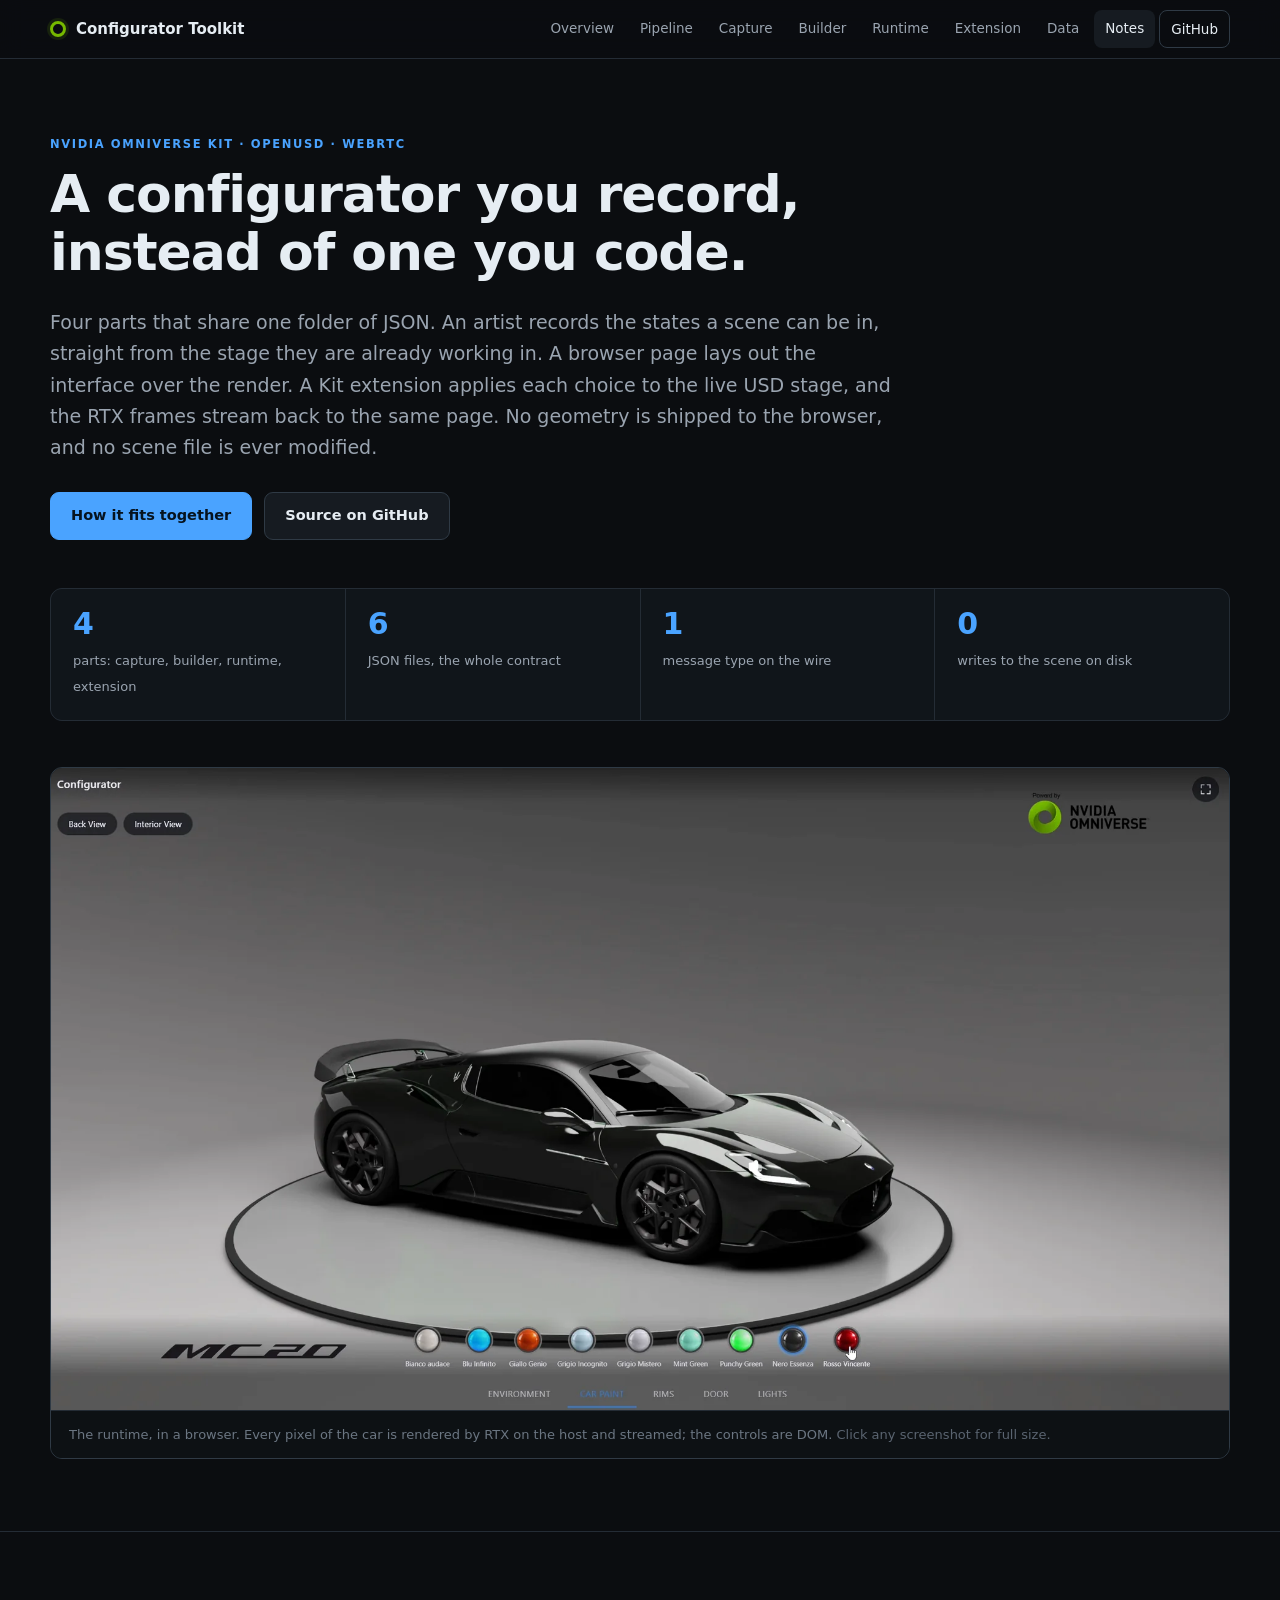
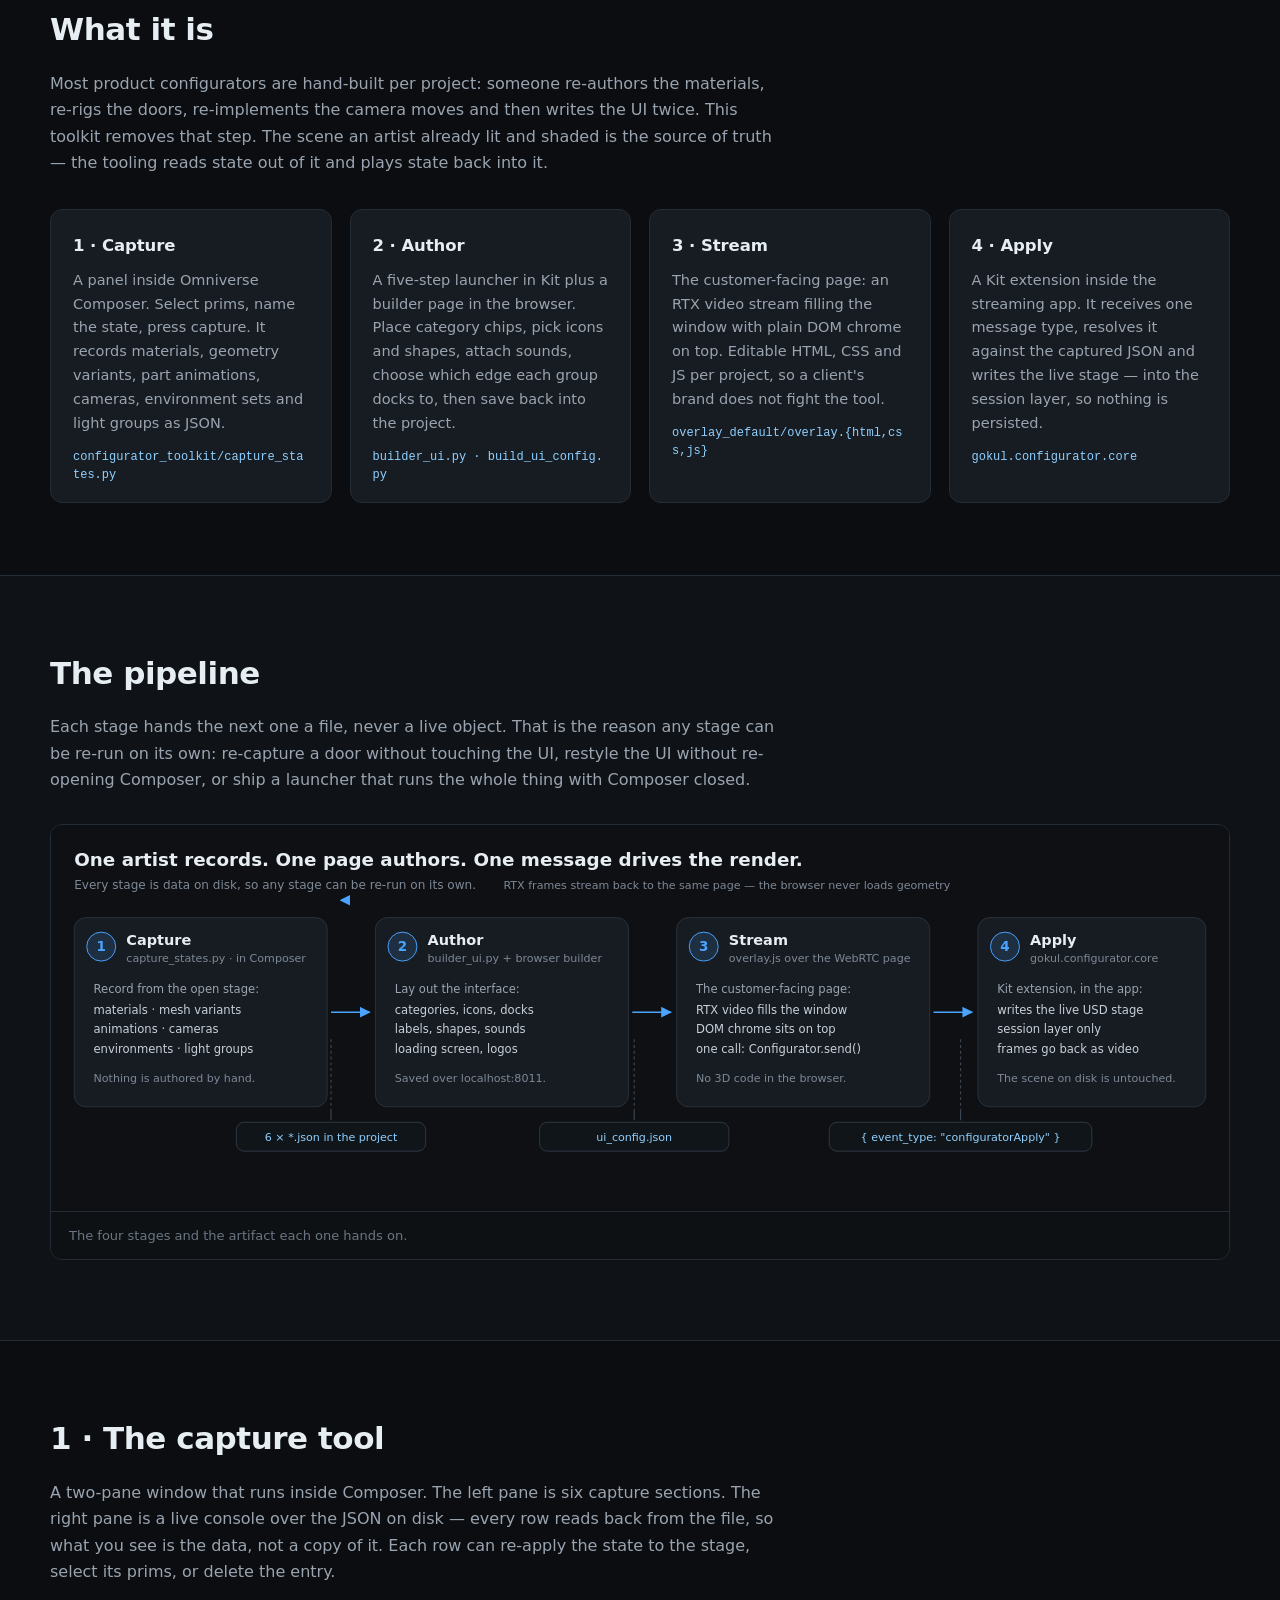
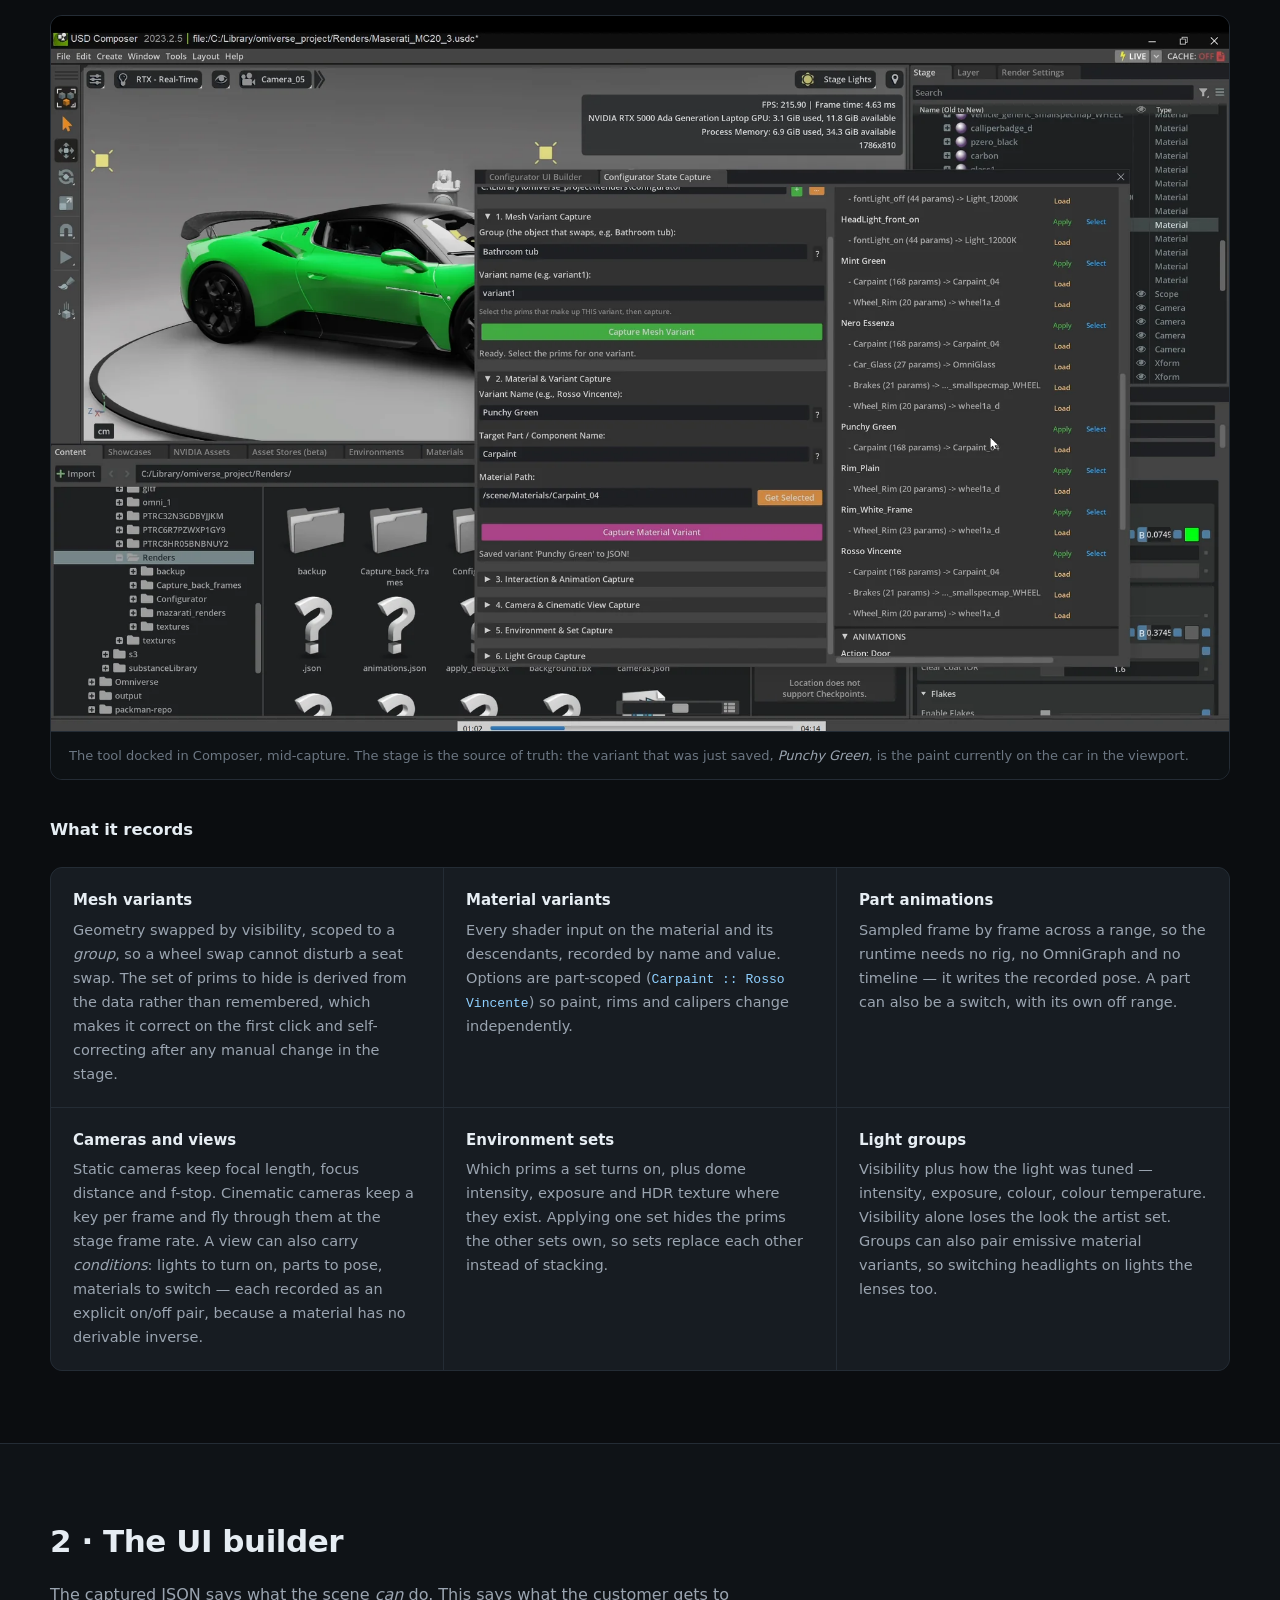
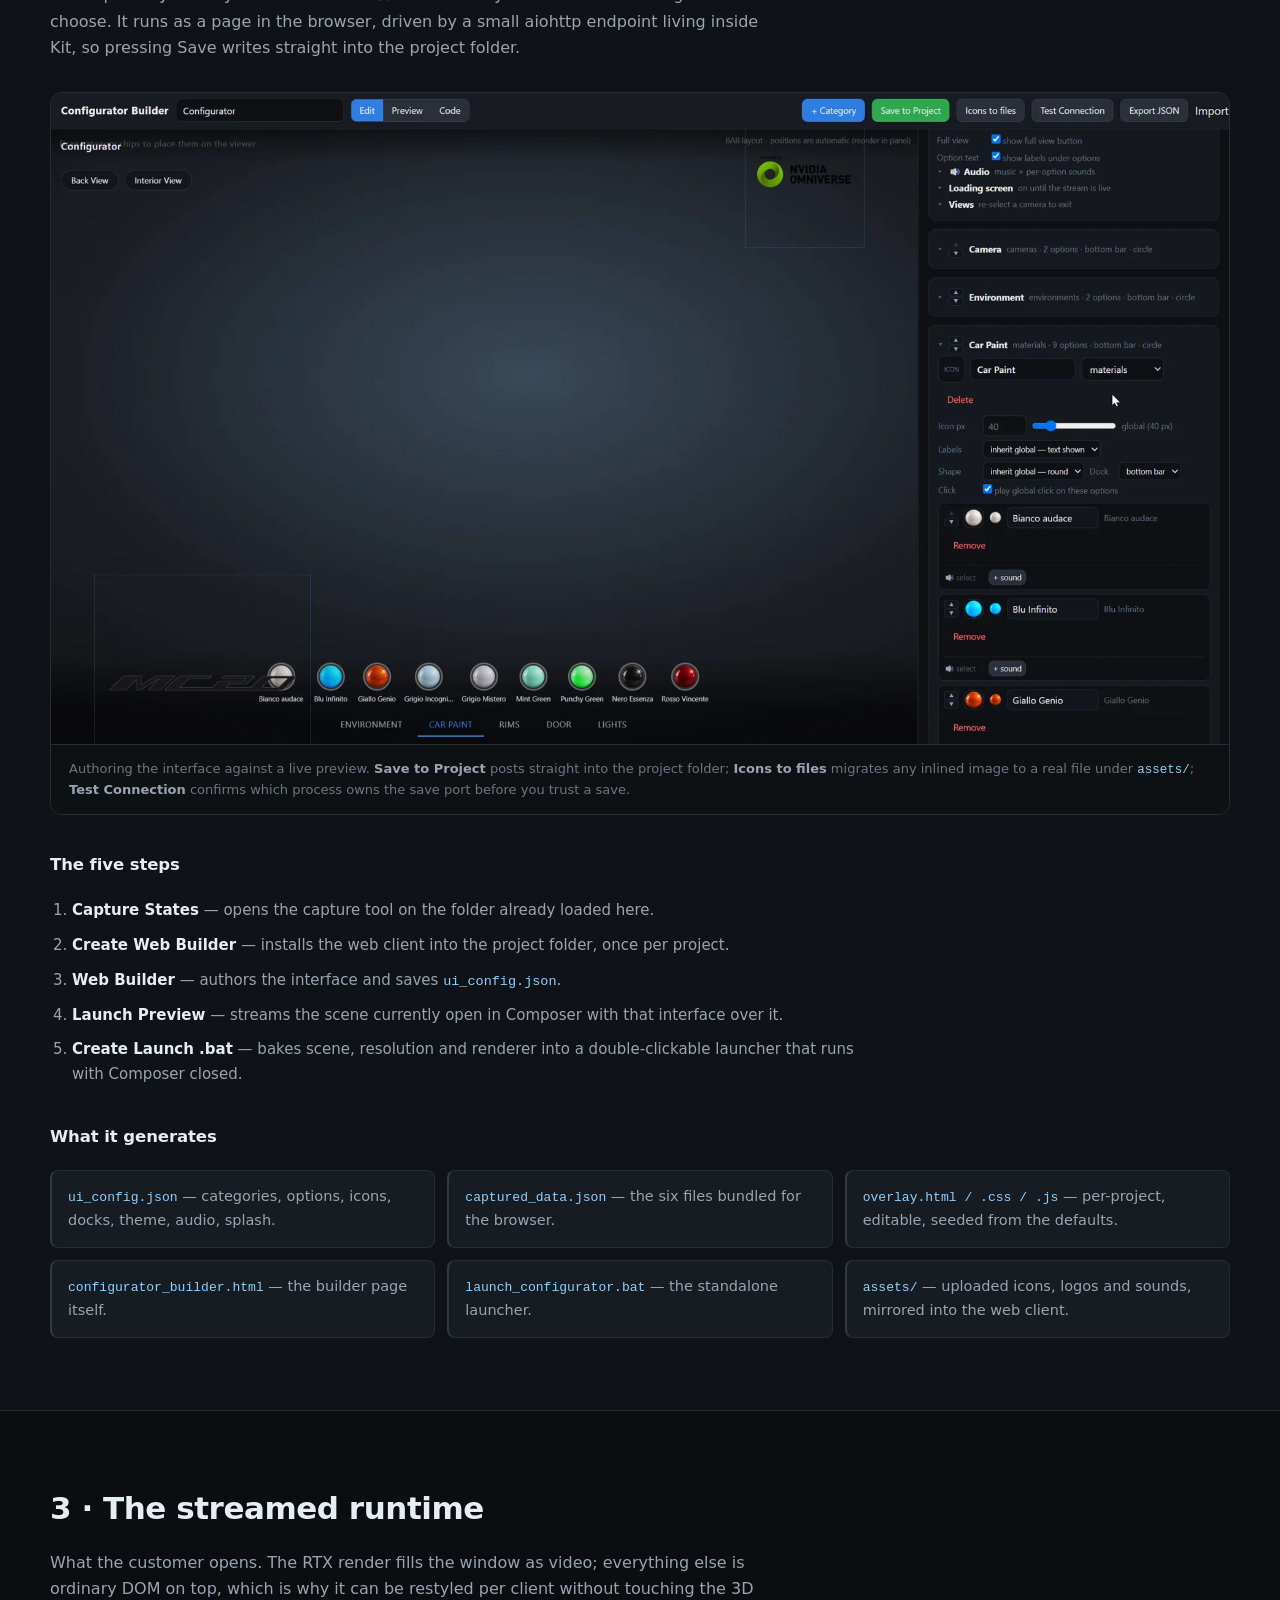
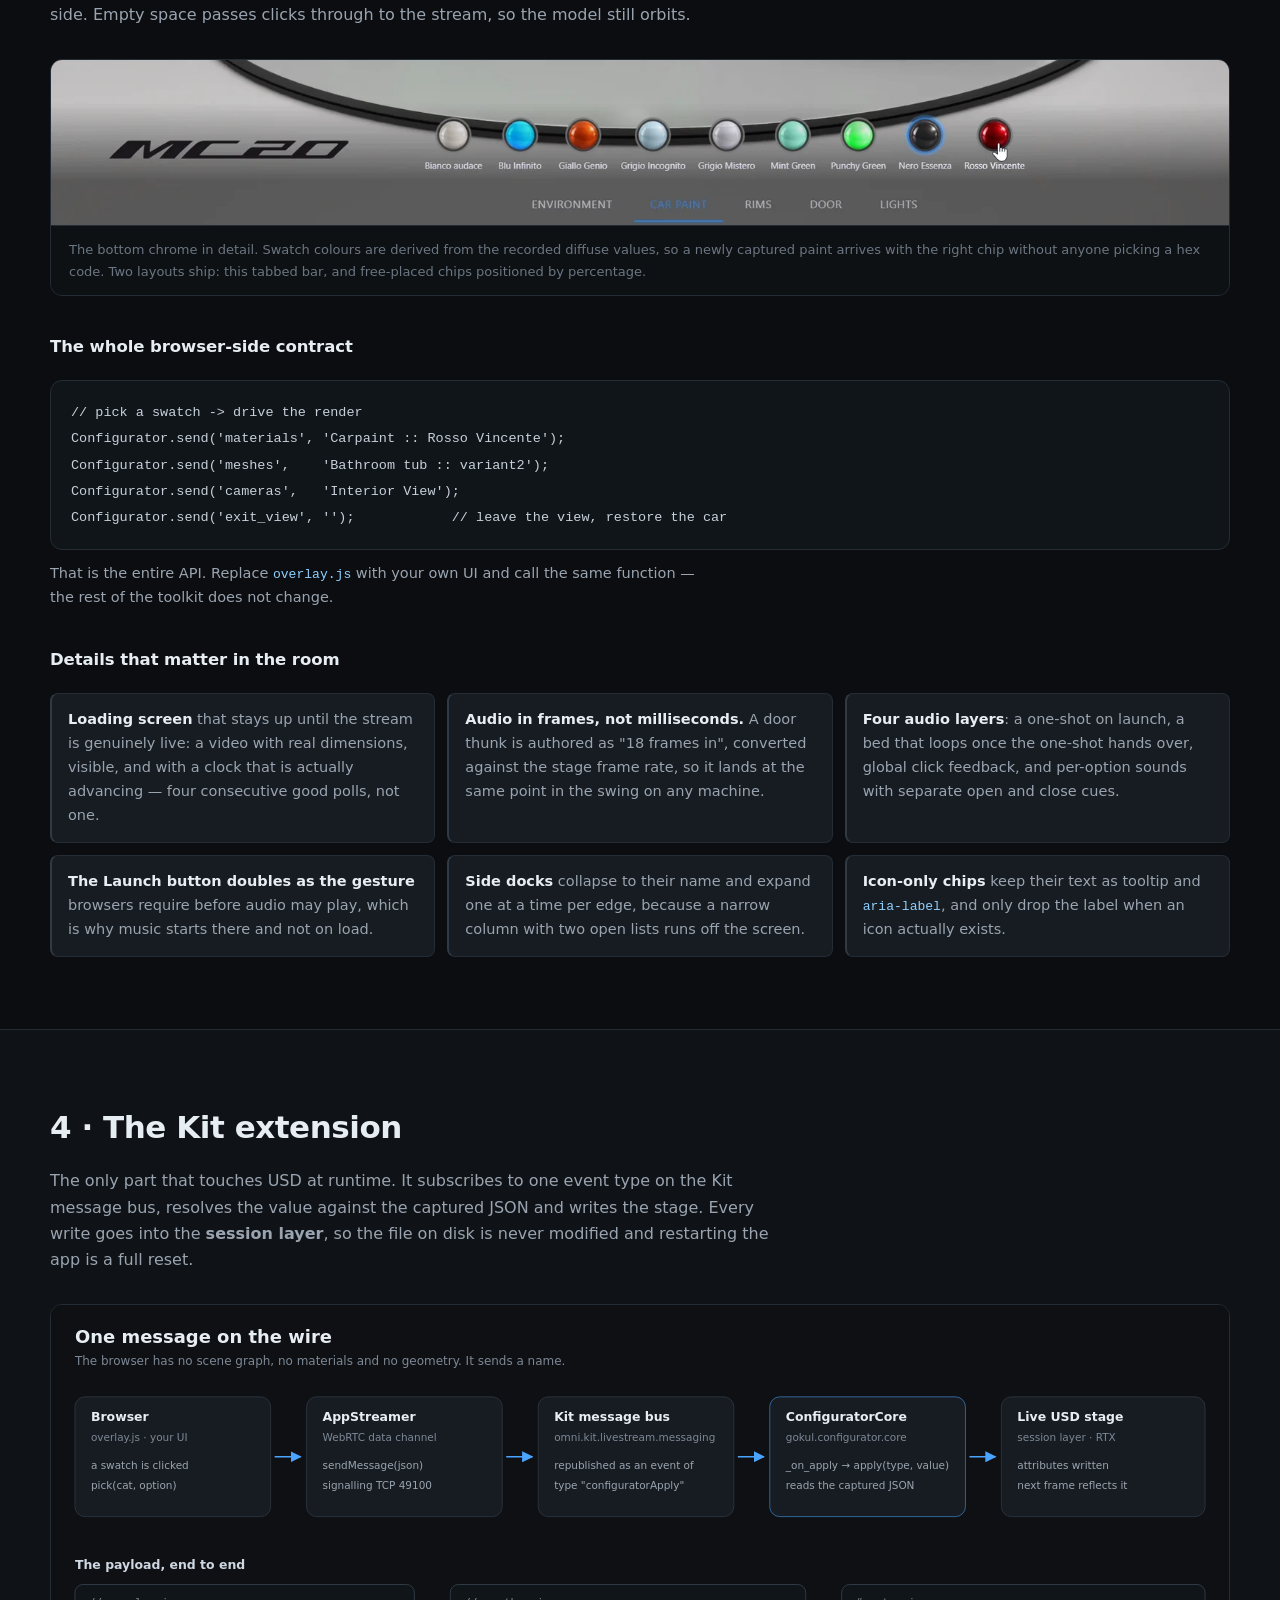
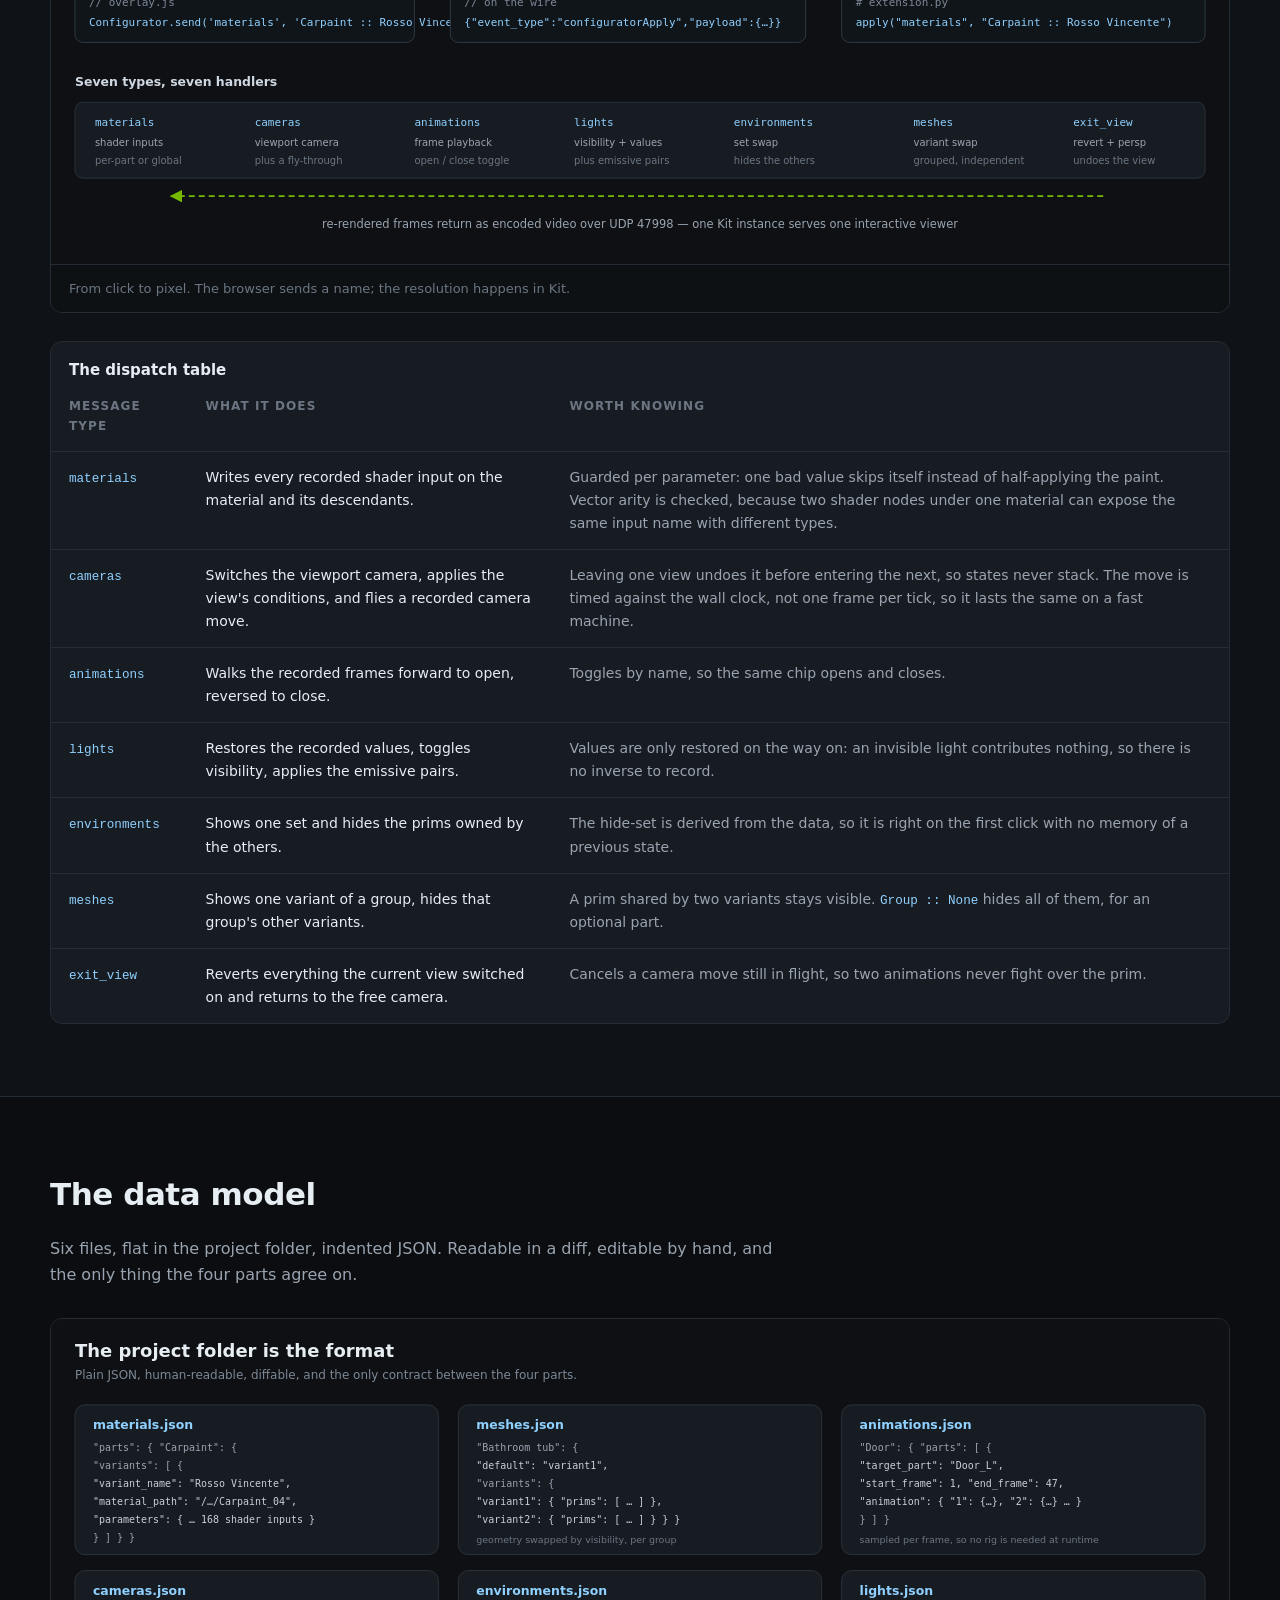
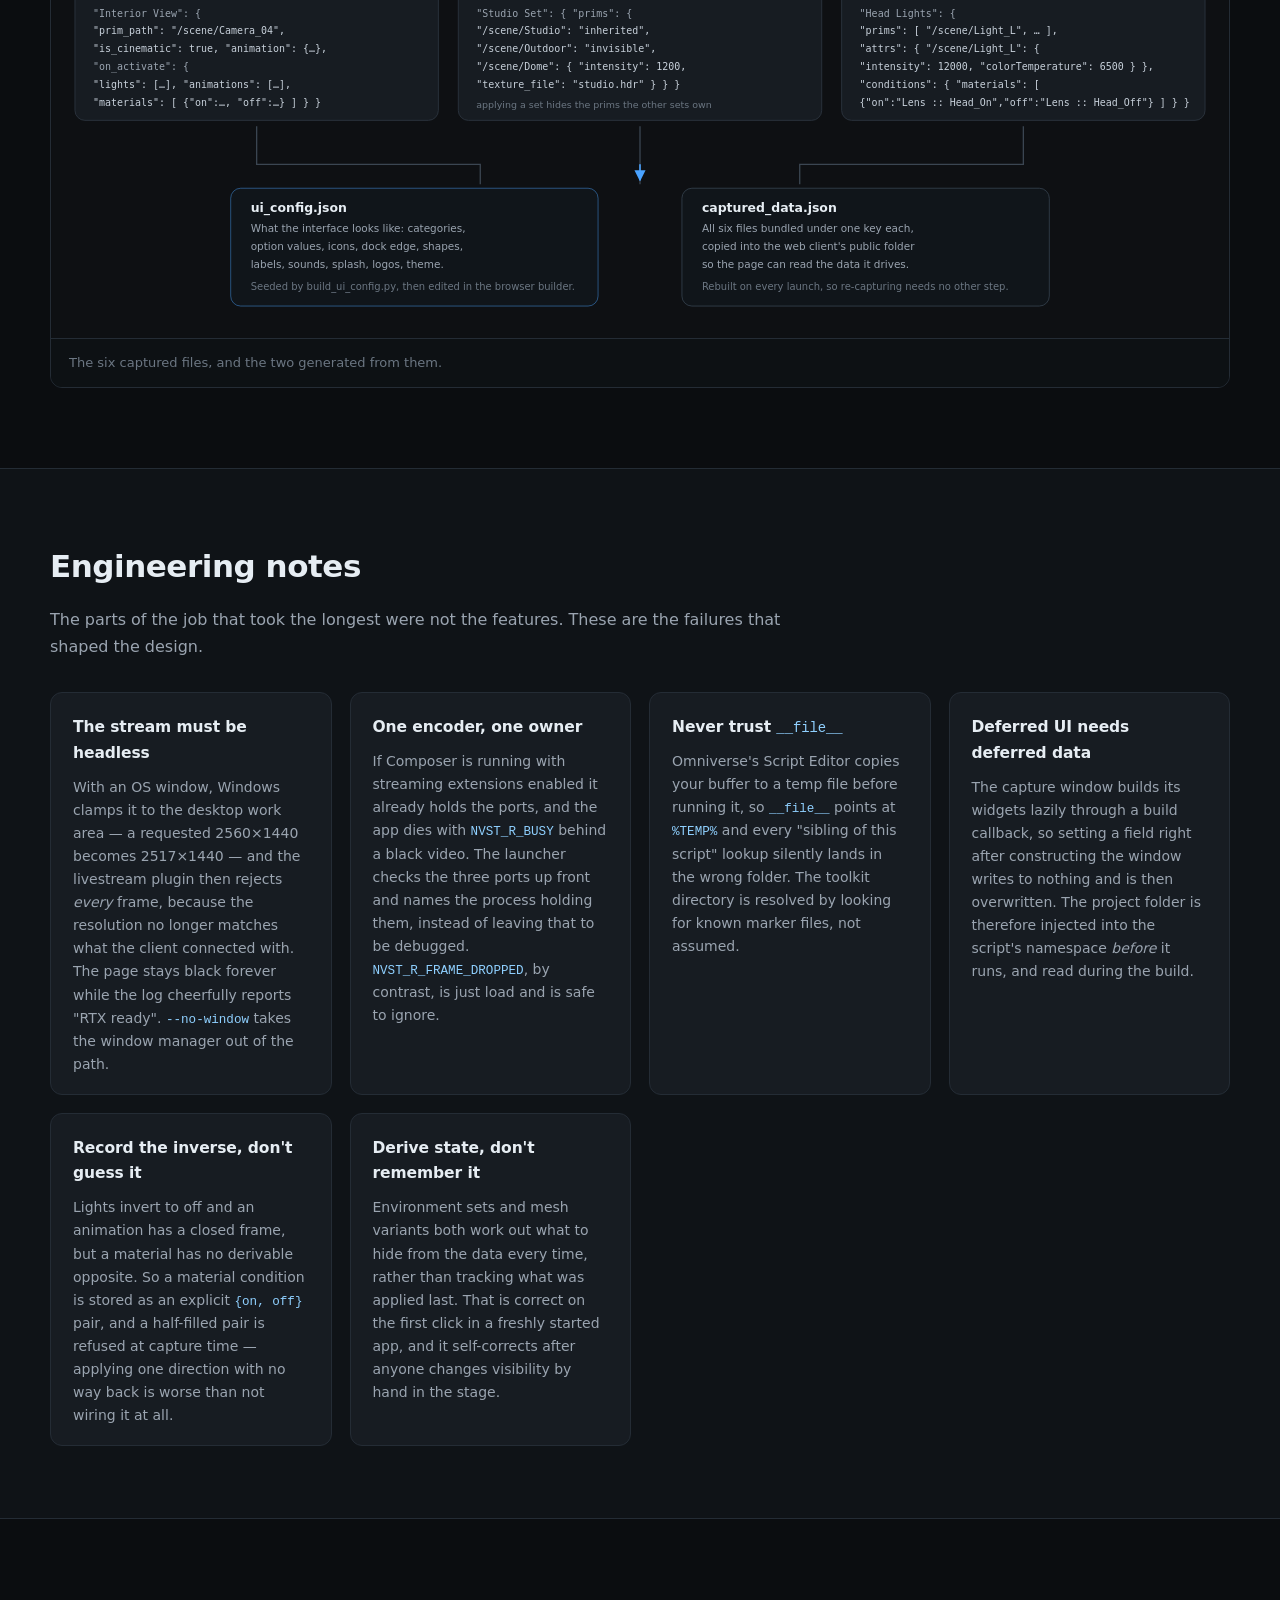
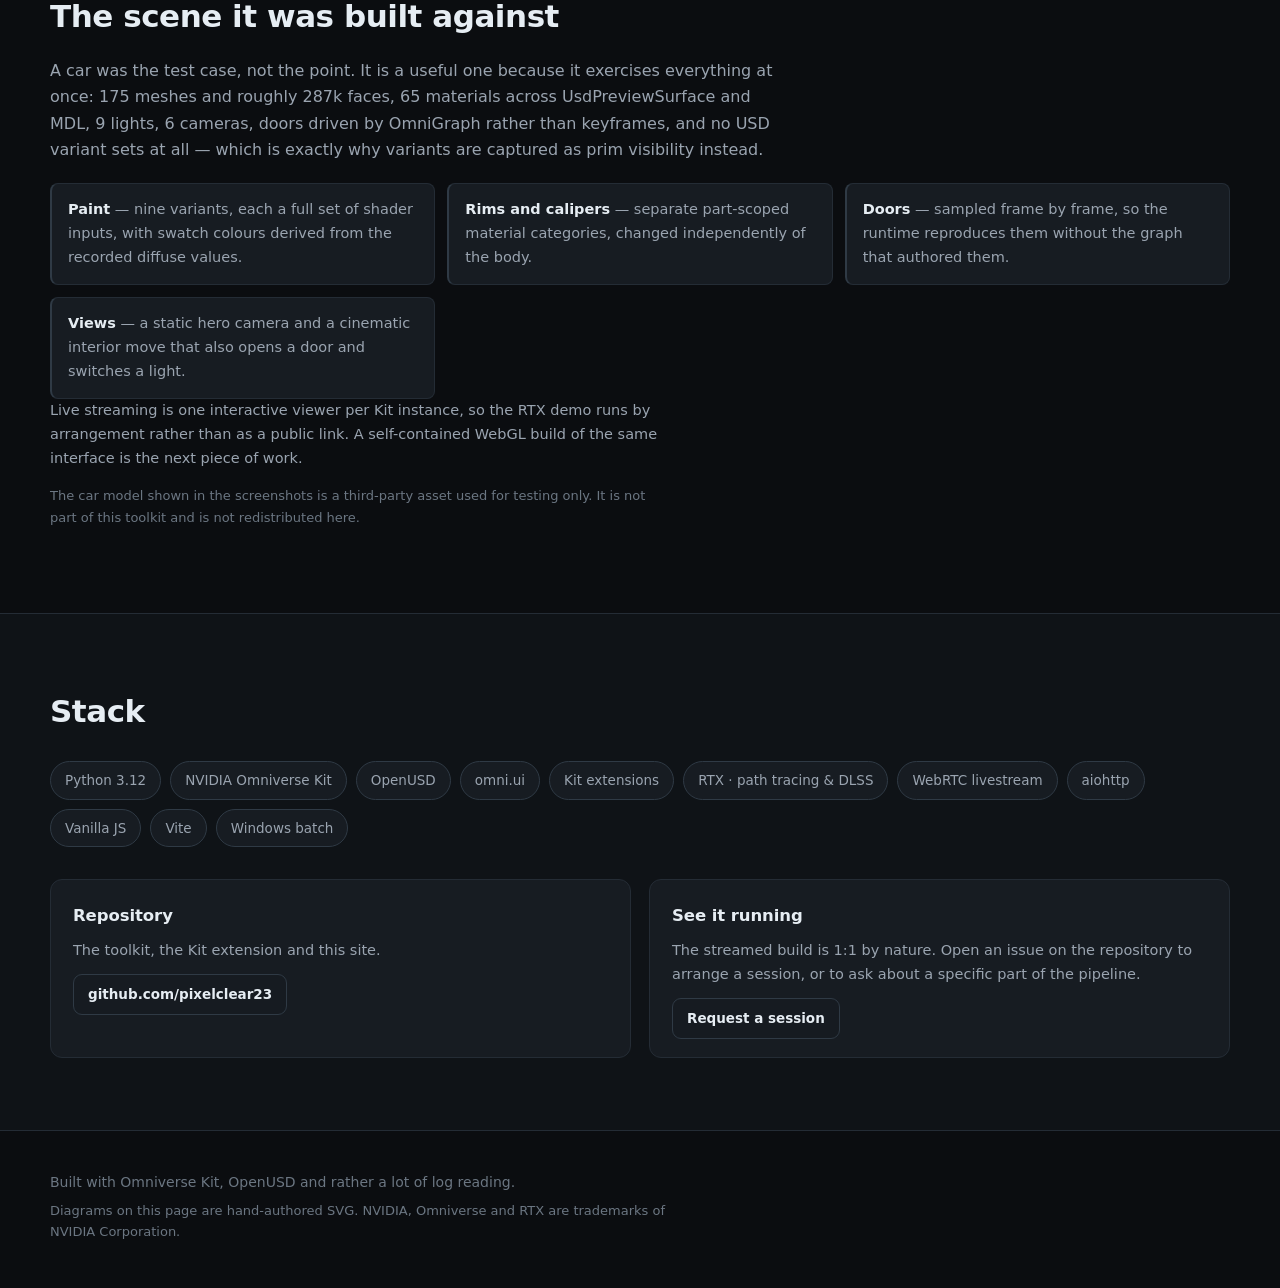
==== commit 0d29ecf0: "Use real screenshots of the three tools; drop the SVG mockups they replace" ====
--- a/index.html
+++ b/index.html
@@ -57,6 +57,21 @@
       <li><b>1</b><span>message type on the wire</span></li>
       <li><b>0</b><span>writes to the scene on disk</span></li>
     </ul>
+
+    <figure class="shot wide">
+      <a href="assets/shot-viewer.jpg">
+        <picture>
+          <source srcset="assets/shot-viewer.webp" type="image/webp"/>
+          <img src="assets/shot-viewer.jpg" width="1920" height="1047"
+               fetchpriority="high" decoding="async"
+               alt="The streamed configurator in a browser: a path-traced dark green car on a turntable, with Back View and Interior View pills top left, an Omniverse logo top right, a full-view button, nine paint swatches along the bottom and tabs for environment, car paint, rims, door and lights."/>
+        </picture>
+      </a>
+      <figcaption>
+        The runtime, in a browser. Every pixel of the car is rendered by RTX on the host
+        and streamed; the controls are DOM. <span class="hint">Click any screenshot for full size.</span>
+      </figcaption>
+    </figure>
   </section>
 
   <!-- ============================ OVERVIEW ============================ -->
@@ -119,7 +134,7 @@
       Composer closed.
     </p>
     <figure>
-      <img src="assets/pipeline.svg" alt="Four stages: capture in Composer writes six JSON files; the builder writes ui_config.json; the streamed page sends a configuratorApply message; the Kit extension applies it to the live USD stage and streams frames back."/>
+      <img src="assets/pipeline.svg" loading="lazy" decoding="async" alt="Four stages: capture in Composer writes six JSON files; the builder writes ui_config.json; the streamed page sends a configuratorApply message; the Kit extension applies it to the live USD stage and streams frames back."/>
       <figcaption>The four stages and the artifact each one hands on.</figcaption>
     </figure>
   </section>
@@ -134,9 +149,20 @@
       state to the stage, select its prims, or delete the entry.
     </p>
 
-    <figure>
-      <img src="assets/capture-panel.svg" alt="The capture window: a project folder field, six collapsible capture sections on the left, and a Recorded JSON Data console on the right listing materials, cameras, lights and mesh variants with Apply, Select and delete buttons."/>
-      <figcaption>The capture window. The dotted line marks the button column: every row's actions sit in the same place, whatever the length of its text.</figcaption>
+    <figure class="shot">
+      <a href="assets/shot-capture.jpg">
+        <picture>
+          <source srcset="assets/shot-capture.webp" type="image/webp"/>
+          <img src="assets/shot-capture.jpg" width="1920" height="1164"
+               loading="lazy" decoding="async"
+               alt="Omniverse Composer with the capture tool docked over the viewport. The viewport shows a bright green car on a turntable at 215 frames per second. The tool's left pane has sections one and two expanded, Mesh Variant Capture and Material and Variant Capture, with a material path of /scene/Materials/Carpaint_04 and the status Saved variant Punchy Green to JSON. The right pane lists the recorded variants with Apply, Select and Load buttons in aligned columns."/>
+        </picture>
+      </a>
+      <figcaption>
+        The tool docked in Composer, mid-capture. The stage is the source of truth: the
+        variant that was just saved, <em>Punchy Green</em>, is the paint currently on the car
+        in the viewport.
+      </figcaption>
     </figure>
 
     <h3>What it records</h3>
@@ -204,9 +230,21 @@
       living inside Kit, so pressing Save writes straight into the project folder.
     </p>
 
-    <figure>
-      <img src="assets/builder-ui.svg" alt="The browser UI builder: a live canvas on the left showing view pills, a logo, paint swatches and a tab strip over the car, and an inspector on the right with global options and expandable category cards controlling icon size, labels, shape, dock edge and per-option sounds."/>
-      <figcaption>Authoring the interface against a live preview. Icons and sounds are stored as files under the project's <code>assets/</code>, never inlined into the config.</figcaption>
+    <figure class="shot">
+      <a href="assets/shot-builder.jpg">
+        <picture>
+          <source srcset="assets/shot-builder.webp" type="image/webp"/>
+          <img src="assets/shot-builder.jpg" width="1920" height="1061"
+               loading="lazy" decoding="async"
+               alt="The Configurator Builder page. A toolbar across the top with Edit, Preview and Code tabs and buttons for adding a category, saving to the project, converting icons to files, testing the connection and exporting JSON. The left canvas previews the interface. The right inspector shows global toggles for full view, option text, audio, loading screen and views, then category cards for Camera, Environment and an expanded Car Paint with icon size, labels, shape, dock and per-option rows for Bianco audace, Blu Infinito and Giallo Genio."/>
+        </picture>
+      </a>
+      <figcaption>
+        Authoring the interface against a live preview. <b>Save to Project</b> posts straight
+        into the project folder; <b>Icons to files</b> migrates any inlined image to a real
+        file under <code>assets/</code>; <b>Test Connection</b> confirms which process owns
+        the save port before you trust a save.
+      </figcaption>
     </figure>
 
     <h3>The five steps</h3>
@@ -238,9 +276,21 @@
       3D side. Empty space passes clicks through to the stream, so the model still orbits.
     </p>
 
-    <figure>
-      <img src="assets/viewer.svg" alt="The streamed configurator: a rendered car on a turntable filling the page, with a title, view pills, an Omniverse logo, a full view button, a row of paint swatches and a tab strip for environment, car paint, rims, door and lights."/>
-      <figcaption>The runtime page. Two layouts ship: a tabbed bottom bar, and free-placed chips positioned by percentage.</figcaption>
+    <figure class="shot">
+      <a href="assets/shot-viewer.jpg">
+        <picture>
+          <source srcset="assets/shot-viewer-bar.webp" type="image/webp"/>
+          <img src="assets/shot-viewer-bar.jpg" width="1600" height="225"
+               loading="lazy" decoding="async"
+               alt="Detail of the runtime's bottom chrome: a stylised MC20 wordmark on the left, then nine circular paint swatches with their names underneath — Bianco audace, Blu Infinito, Giallo Genio, Grigio Incognito, Grigio Mistero, Mint Green, Punchy Green, Nero Essenza and Rosso Vincente — above a tab strip reading environment, car paint, rims, door and lights."/>
+        </picture>
+      </a>
+      <figcaption>
+        The bottom chrome in detail. Swatch colours are derived from the recorded diffuse
+        values, so a newly captured paint arrives with the right chip without anyone picking
+        a hex code. Two layouts ship: this tabbed bar, and free-placed chips positioned by
+        percentage.
+      </figcaption>
     </figure>
 
     <h3>The whole browser-side contract</h3>
@@ -276,7 +326,7 @@
     </p>
 
     <figure>
-      <img src="assets/message-flow.svg" alt="A click in the overlay becomes a configuratorApply message over the WebRTC data channel, is republished on the Kit message bus, dispatched by the extension to one of seven handlers, and written into the USD session layer; frames return as video."/>
+      <img src="assets/message-flow.svg" loading="lazy" decoding="async" alt="A click in the overlay becomes a configuratorApply message over the WebRTC data channel, is republished on the Kit message bus, dispatched by the extension to one of seven handlers, and written into the USD session layer; frames return as video."/>
       <figcaption>From click to pixel. The browser sends a name; the resolution happens in Kit.</figcaption>
     </figure>
 
@@ -335,7 +385,7 @@
       hand, and the only thing the four parts agree on.
     </p>
     <figure>
-      <img src="assets/data-model.svg" alt="The six captured JSON files with their shapes — materials, meshes, animations, cameras, environments and lights — feeding the generated ui_config.json and captured_data.json."/>
+      <img src="assets/data-model.svg" loading="lazy" decoding="async" alt="The six captured JSON files with their shapes — materials, meshes, animations, cameras, environments and lights — feeding the generated ui_config.json and captured_data.json."/>
       <figcaption>The six captured files, and the two generated from them.</figcaption>
     </figure>
   </section>
@@ -430,8 +480,8 @@
       interface is the next piece of work.
     </p>
     <p class="note small">
-      The car model is a third-party asset used for testing only; it is not part of this
-      toolkit and is not redistributed here.
+      The car model shown in the screenshots is a third-party asset used for testing only.
+      It is not part of this toolkit and is not redistributed here.
     </p>
   </section>
 
--- a/styles.css
+++ b/styles.css
@@ -146,6 +146,15 @@
   padding:13px 18px;font-size:13px;color:var(--text-mute);
   border-top:1px solid var(--line);background:#0d1114;
 }
+figcaption b,figcaption em{color:var(--text-dim)}
+figcaption code{font-size:12.5px}
+
+/* screenshots: the whole frame is the link to the full-size file */
+figure.shot a{display:block;line-height:0}
+figure.shot img{width:100%;background:#0b0d10}
+figure.shot a:hover img{opacity:.92}
+figure.shot.wide{margin-top:46px;border-color:var(--line-2)}
+.hint{color:#5a6470}
 
 /* ---------------- definition list ---------------- */
 .defs{
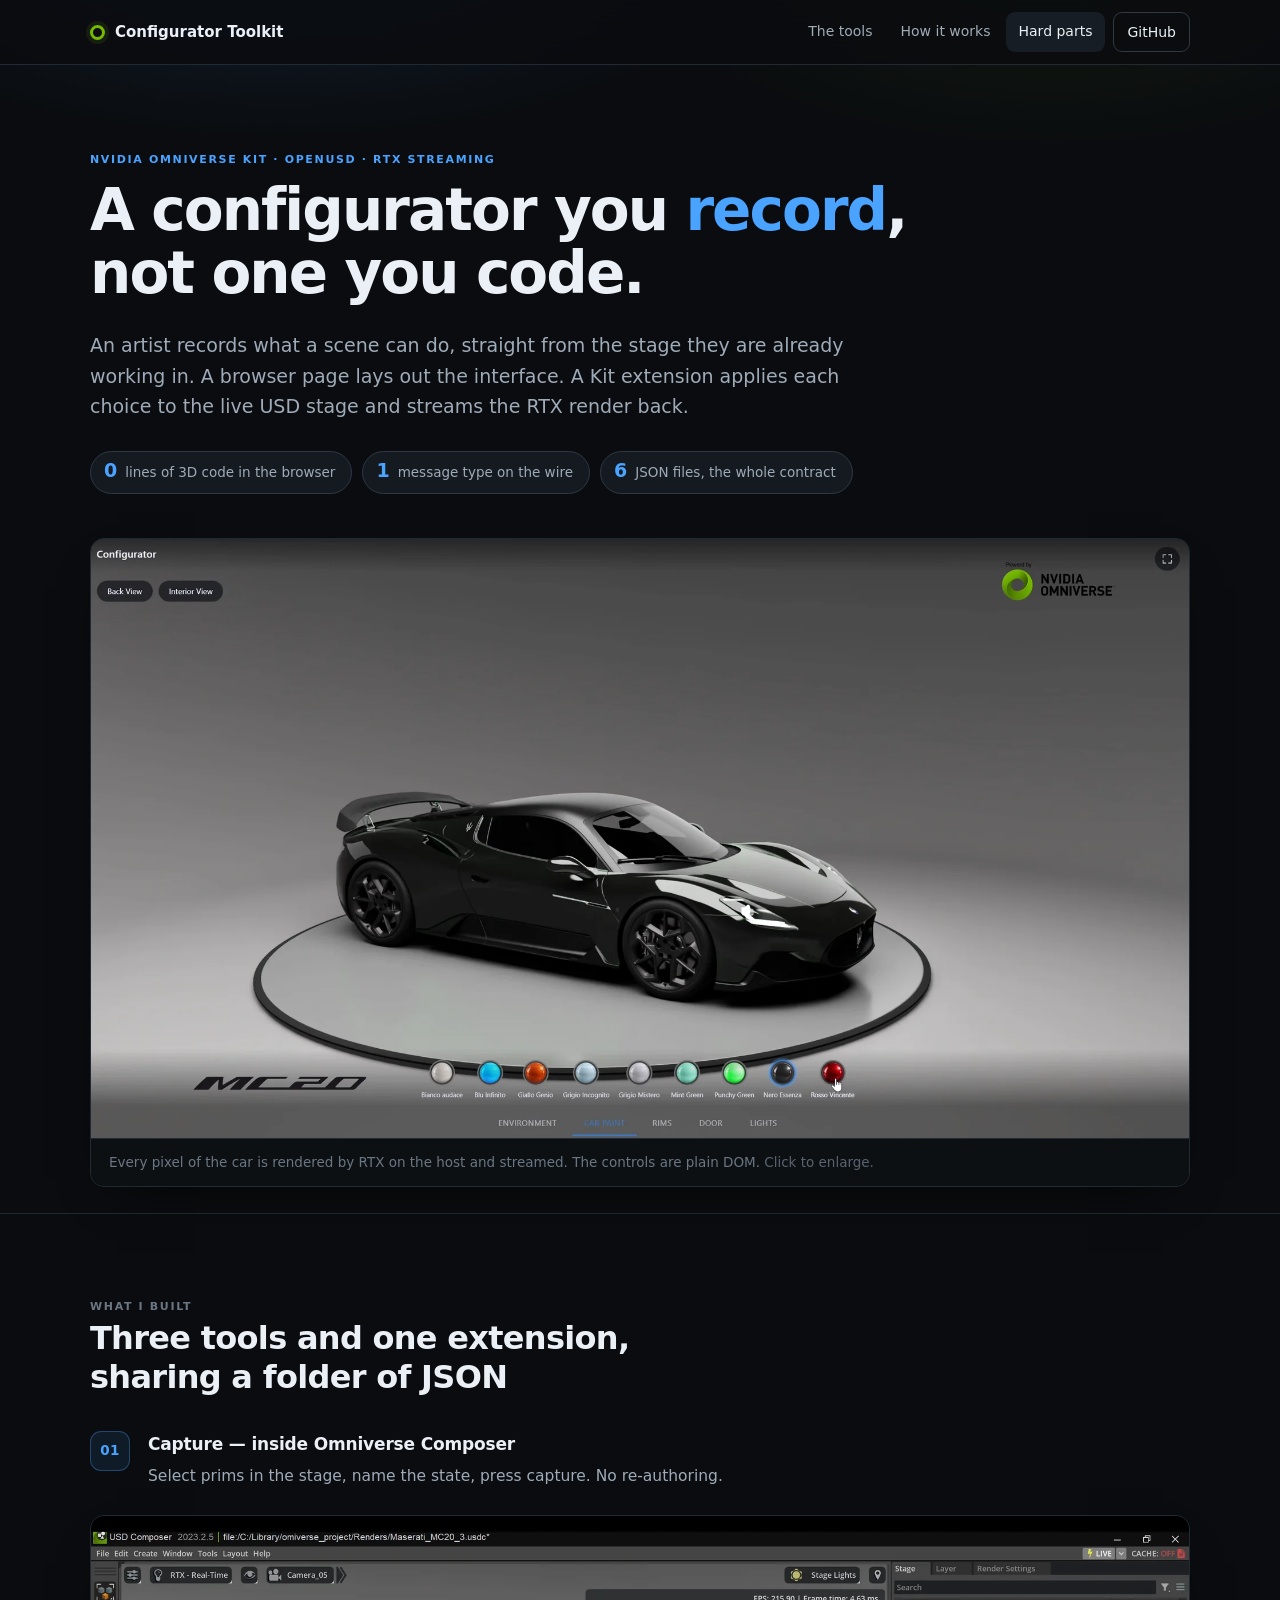
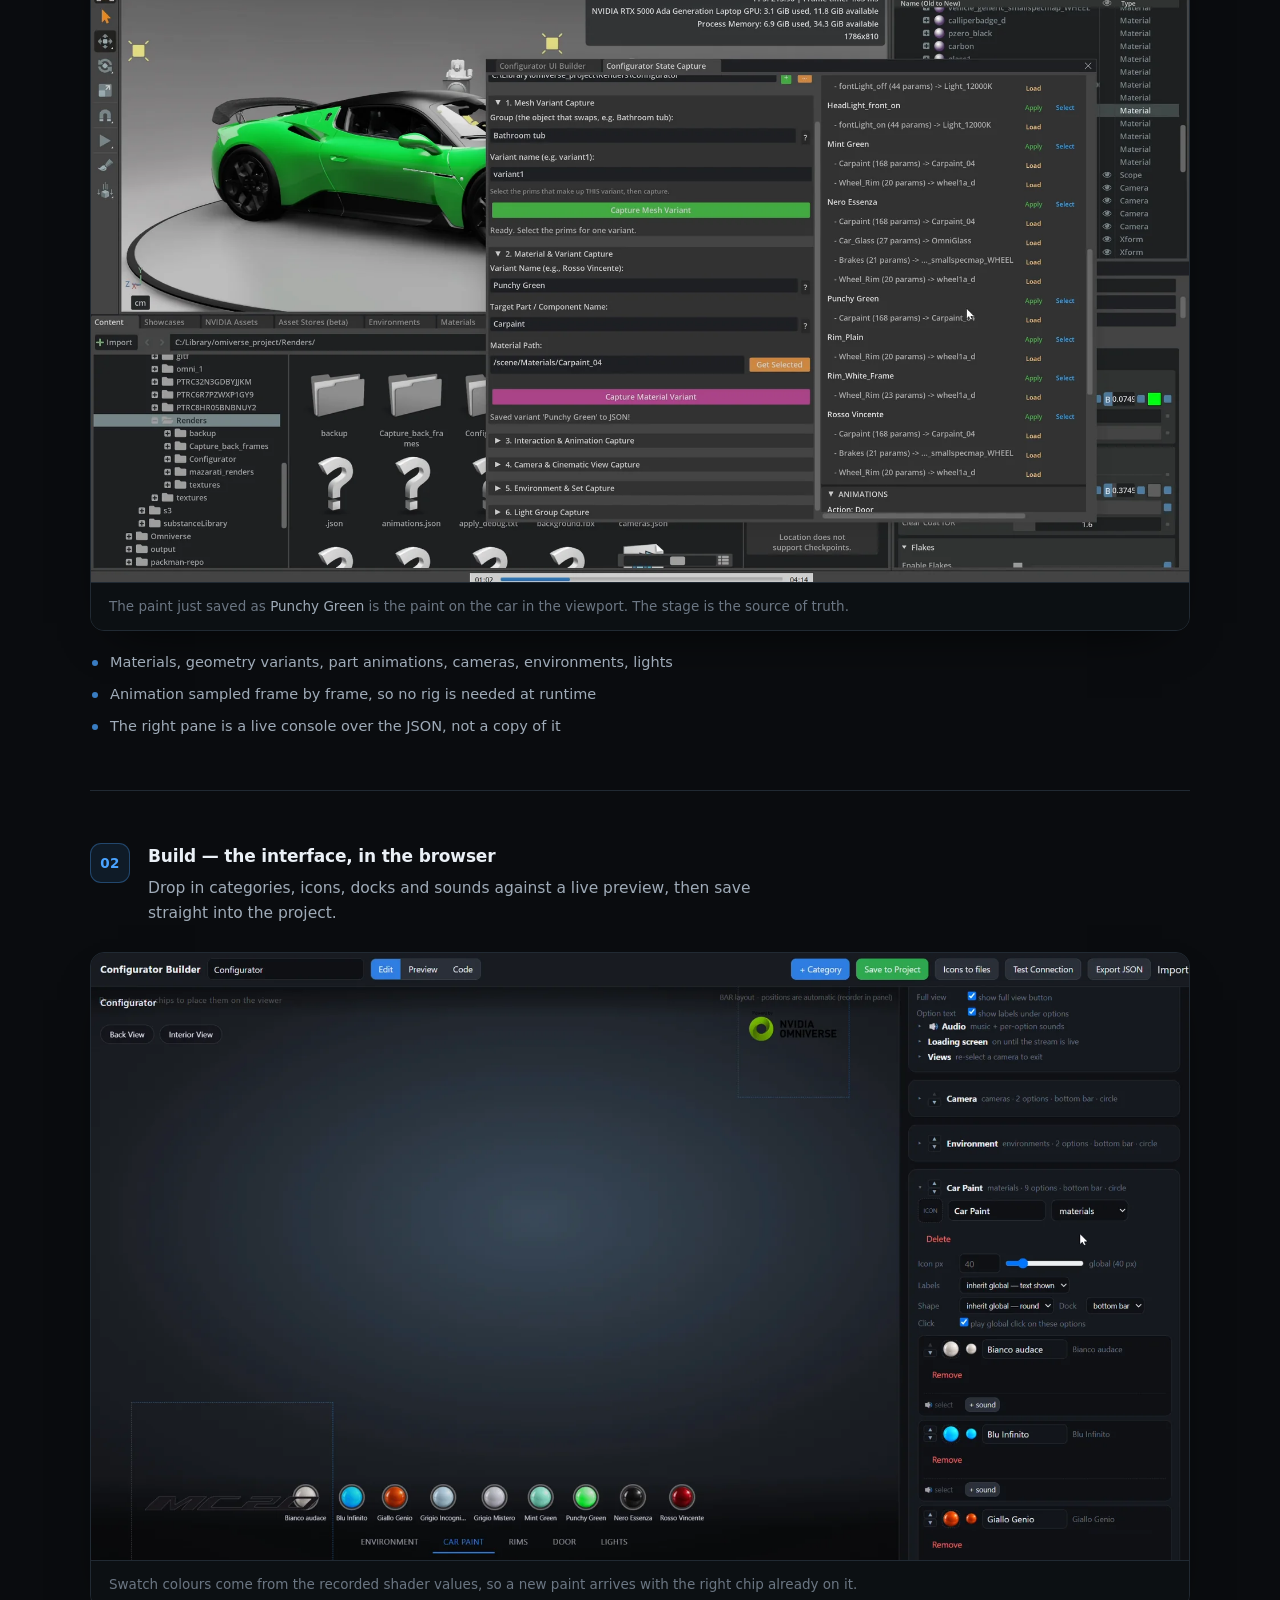
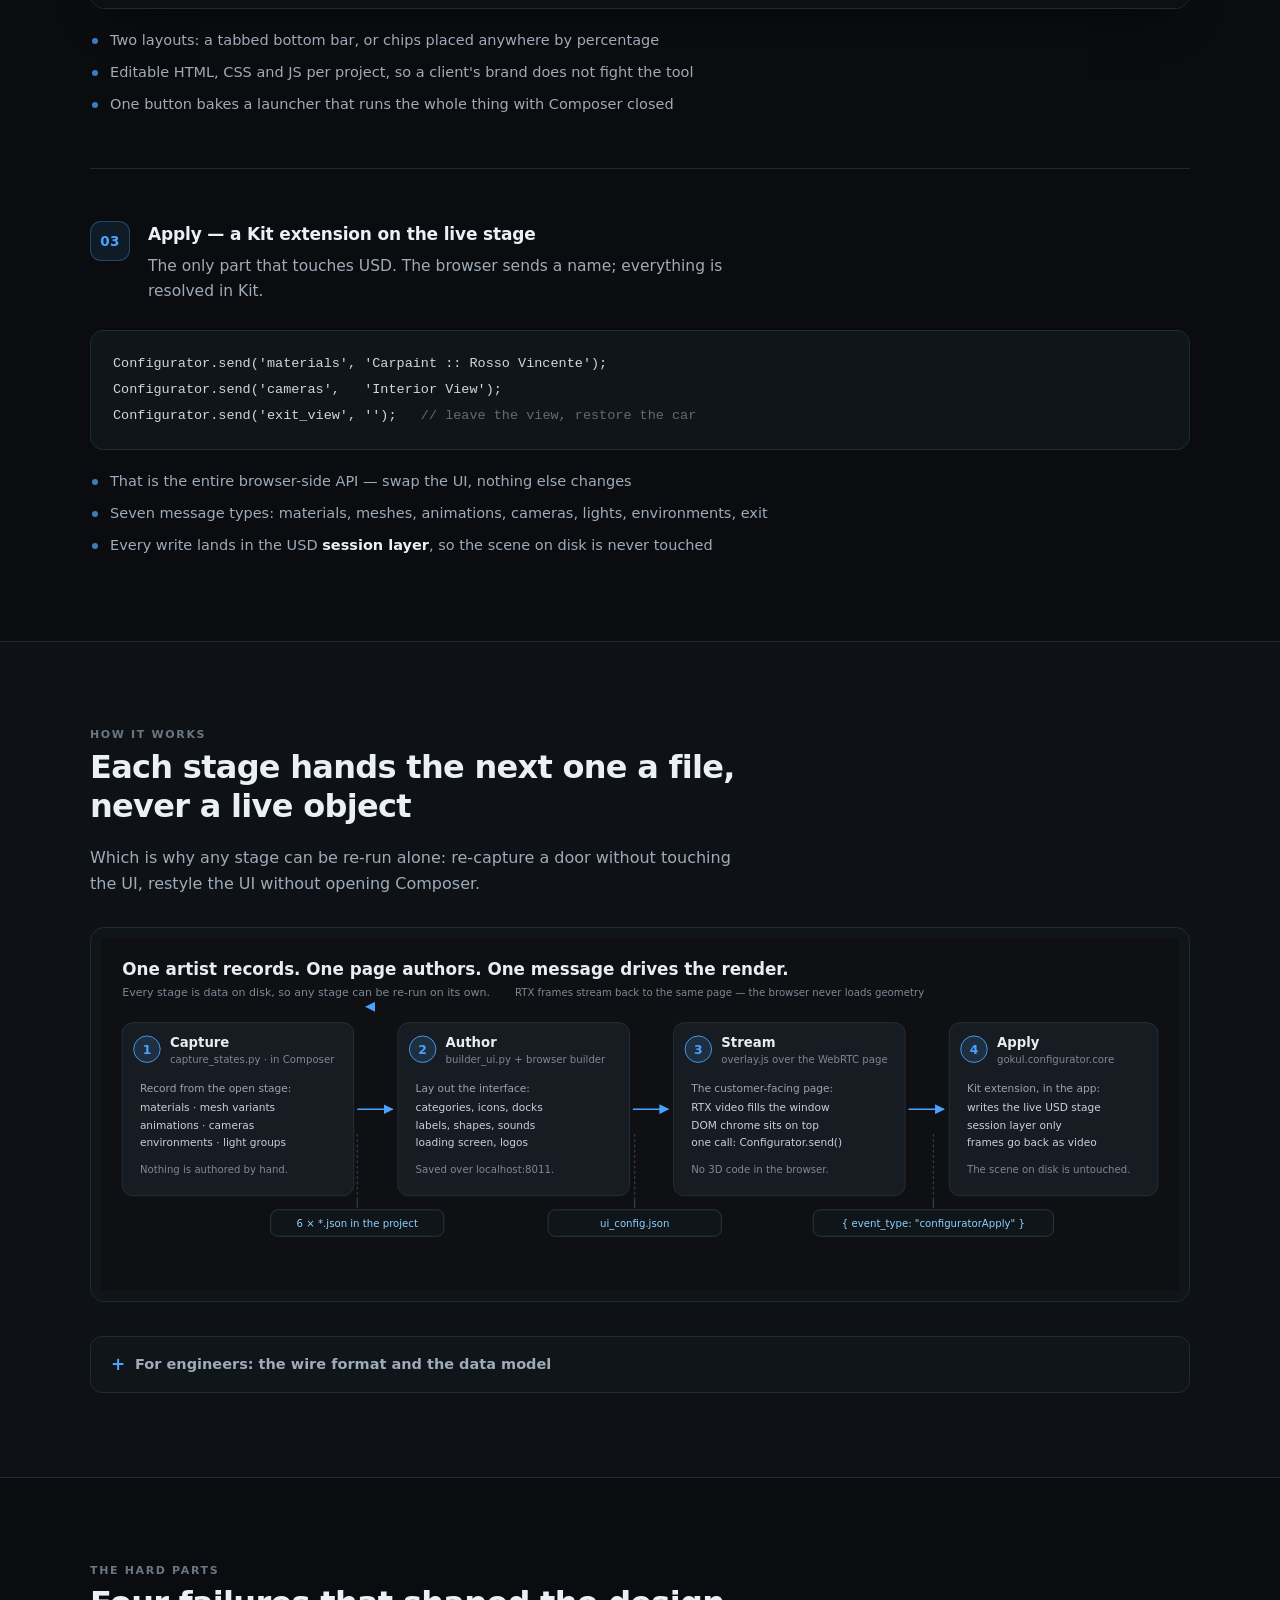
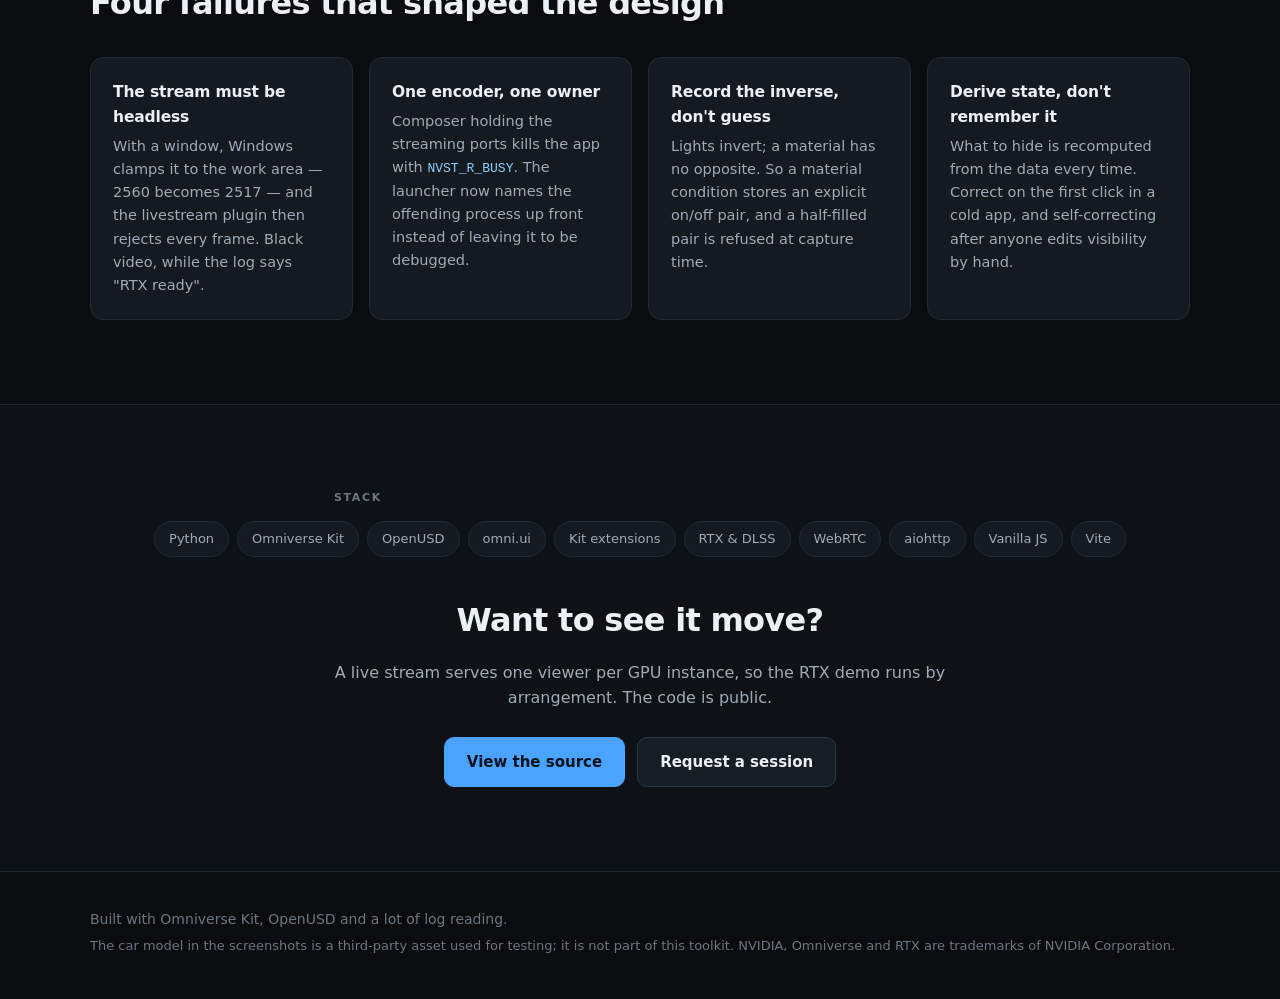
==== commit e8fbf3e9: "Cut the page to a skimmable one-pager; drop the crop band that did not fit" ====
--- a/index.html
+++ b/index.html
@@ -3,517 +3,237 @@
 <head>
 <meta charset="utf-8"/>
 <meta name="viewport" content="width=device-width, initial-scale=1"/>
-<title>3D Configurator Toolkit — capture, author and stream an RTX configurator</title>
-<meta name="description" content="A toolkit for building real-time 3D configurators on NVIDIA Omniverse Kit: record states from a USD stage, author the interface in a browser, stream the RTX render and drive it with one message."/>
+<title>3D Configurator Toolkit — real-time product configurators on NVIDIA Omniverse</title>
+<meta name="description" content="A toolkit for building real-time 3D configurators on NVIDIA Omniverse Kit: record states from a USD stage, author the UI in a browser, stream the RTX render."/>
 <meta name="color-scheme" content="dark"/>
 <link rel="icon" href="assets/favicon.svg" type="image/svg+xml"/>
 <link rel="stylesheet" href="styles.css"/>
 <meta property="og:title" content="3D Configurator Toolkit"/>
-<meta property="og:description" content="Capture states from a USD stage, author the UI in a browser, stream the RTX render, drive it with one message."/>
+<meta property="og:description" content="Record states from a USD stage, author the UI in a browser, stream the RTX render."/>
+<meta property="og:image" content="assets/shot-viewer.jpg"/>
 <meta property="og:type" content="website"/>
 </head>
 <body>
-<a class="skip" href="#overview">Skip to content</a>
+<a class="skip" href="#tools">Skip to content</a>
 
 <header class="site">
-  <a class="brand" href="#top">
-    <span class="mark" aria-hidden="true"></span>
-    <span>Configurator&nbsp;Toolkit</span>
-  </a>
+  <a class="brand" href="#top"><span class="mark" aria-hidden="true"></span>Configurator&nbsp;Toolkit</a>
   <button class="navtoggle" aria-expanded="false" aria-controls="nav">Menu</button>
   <nav id="nav" aria-label="Sections">
-    <a href="#overview">Overview</a>
-    <a href="#pipeline">Pipeline</a>
-    <a href="#capture">Capture</a>
-    <a href="#builder">Builder</a>
-    <a href="#runtime">Runtime</a>
-    <a href="#extension">Extension</a>
-    <a href="#data">Data</a>
-    <a href="#notes">Notes</a>
+    <a href="#tools">The tools</a>
+    <a href="#pipeline">How it works</a>
+    <a href="#craft">Hard parts</a>
     <a class="ghost" href="https://github.com/pixelclear23/3d_congifurator" rel="noopener">GitHub</a>
   </nav>
 </header>
 
 <main id="top">
 
-  <!-- ============================ HERO ============================ -->
+  <!-- ============================== HERO ============================== -->
   <section class="hero">
-    <p class="eyebrow">NVIDIA Omniverse Kit · OpenUSD · WebRTC</p>
-    <h1>A configurator you record, instead of one you code.</h1>
+    <div class="glow" aria-hidden="true"></div>
+    <p class="eyebrow">NVIDIA Omniverse Kit · OpenUSD · RTX streaming</p>
+    <h1>A configurator you <em>record</em>, not one you code.</h1>
     <p class="lede">
-      Four parts that share one folder of JSON. An artist records the states a scene can be
-      in, straight from the stage they are already working in. A browser page lays out the
-      interface over the render. A Kit extension applies each choice to the live USD stage,
-      and the RTX frames stream back to the same page. No geometry is shipped to the
-      browser, and no scene file is ever modified.
+      An artist records what a scene can do, straight from the stage they are already
+      working in. A browser page lays out the interface. A Kit extension applies each
+      choice to the live USD stage and streams the RTX render back.
     </p>
-    <div class="cta">
-      <a class="btn primary" href="#pipeline">How it fits together</a>
-      <a class="btn" href="https://github.com/pixelclear23/3d_congifurator" rel="noopener">Source on GitHub</a>
-    </div>
-    <ul class="stats">
-      <li><b>4</b><span>parts: capture, builder, runtime, extension</span></li>
-      <li><b>6</b><span>JSON files, the whole contract</span></li>
-      <li><b>1</b><span>message type on the wire</span></li>
-      <li><b>0</b><span>writes to the scene on disk</span></li>
+
+    <ul class="chips">
+      <li><b>0</b> lines of 3D code in the browser</li>
+      <li><b>1</b> message type on the wire</li>
+      <li><b>6</b> JSON files, the whole contract</li>
     </ul>
 
-    <figure class="shot wide">
+    <figure class="shot hero-shot">
       <a href="assets/shot-viewer.jpg">
         <picture>
           <source srcset="assets/shot-viewer.webp" type="image/webp"/>
           <img src="assets/shot-viewer.jpg" width="1920" height="1047"
                fetchpriority="high" decoding="async"
-               alt="The streamed configurator in a browser: a path-traced dark green car on a turntable, with Back View and Interior View pills top left, an Omniverse logo top right, a full-view button, nine paint swatches along the bottom and tabs for environment, car paint, rims, door and lights."/>
+               alt="The streamed configurator in a browser: a path-traced dark green sports car on a turntable, with view buttons top left, nine paint swatches along the bottom and tabs for environment, car paint, rims, door and lights."/>
         </picture>
       </a>
-      <figcaption>
-        The runtime, in a browser. Every pixel of the car is rendered by RTX on the host
-        and streamed; the controls are DOM. <span class="hint">Click any screenshot for full size.</span>
-      </figcaption>
+      <figcaption>Every pixel of the car is rendered by RTX on the host and streamed. The controls are plain DOM. <span class="hint">Click to enlarge.</span></figcaption>
     </figure>
   </section>
 
-  <!-- ============================ OVERVIEW ============================ -->
-  <section id="overview" class="band">
-    <h2>What it is</h2>
-    <p class="intro">
-      Most product configurators are hand-built per project: someone re-authors the
-      materials, re-rigs the doors, re-implements the camera moves and then writes the UI
-      twice. This toolkit removes that step. The scene an artist already lit and shaded is
-      the source of truth — the tooling reads state out of it and plays state back into it.
-    </p>
-
-    <div class="cards">
-      <article class="card">
-        <h3>1 · Capture</h3>
-        <p>
-          A panel inside Omniverse Composer. Select prims, name the state, press capture.
-          It records materials, geometry variants, part animations, cameras, environment
-          sets and light groups as JSON.
-        </p>
-        <p class="file">configurator_toolkit/capture_states.py</p>
-      </article>
-      <article class="card">
-        <h3>2 · Author</h3>
-        <p>
-          A five-step launcher in Kit plus a builder page in the browser. Place category
-          chips, pick icons and shapes, attach sounds, choose which edge each group docks
-          to, then save back into the project.
-        </p>
-        <p class="file">builder_ui.py · build_ui_config.py</p>
-      </article>
-      <article class="card">
-        <h3>3 · Stream</h3>
-        <p>
-          The customer-facing page: an RTX video stream filling the window with plain DOM
-          chrome on top. Editable HTML, CSS and JS per project, so a client's brand does
-          not fight the tool.
-        </p>
-        <p class="file">overlay_default/overlay.{html,css,js}</p>
-      </article>
-      <article class="card">
-        <h3>4 · Apply</h3>
-        <p>
-          A Kit extension inside the streaming app. It receives one message type, resolves
-          it against the captured JSON and writes the live stage — into the session layer,
-          so nothing is persisted.
-        </p>
-        <p class="file">gokul.configurator.core</p>
-      </article>
-    </div>
+  <!-- ============================== TOOLS ============================== -->
+  <section id="tools" class="band">
+    <p class="kicker">What I built</p>
+    <h2>Three tools and one extension, sharing a folder of JSON</h2>
+
+    <!-- 1 -->
+    <article class="tool">
+      <div class="tool-head">
+        <span class="badge">01</span>
+        <div>
+          <h3>Capture — inside Omniverse Composer</h3>
+          <p>Select prims in the stage, name the state, press capture. No re-authoring.</p>
+        </div>
+      </div>
+      <figure class="shot">
+        <a href="assets/shot-capture.jpg">
+          <picture>
+            <source srcset="assets/shot-capture.webp" type="image/webp"/>
+            <img src="assets/shot-capture.jpg" width="1920" height="1164"
+                 loading="lazy" decoding="async"
+                 alt="Omniverse Composer with the capture tool docked over the viewport. The viewport shows a bright green car on a turntable. The tool's left pane has its mesh variant and material capture sections open; the right pane lists every recorded variant with Apply, Select and Load buttons."/>
+          </picture>
+        </a>
+        <figcaption>The paint just saved as <em>Punchy Green</em> is the paint on the car in the viewport. The stage is the source of truth.</figcaption>
+      </figure>
+      <ul class="beats">
+        <li>Materials, geometry variants, part animations, cameras, environments, lights</li>
+        <li>Animation sampled frame by frame, so no rig is needed at runtime</li>
+        <li>The right pane is a live console over the JSON, not a copy of it</li>
+      </ul>
+    </article>
+
+    <!-- 2 -->
+    <article class="tool">
+      <div class="tool-head">
+        <span class="badge">02</span>
+        <div>
+          <h3>Build — the interface, in the browser</h3>
+          <p>Drop in categories, icons, docks and sounds against a live preview, then save straight into the project.</p>
+        </div>
+      </div>
+      <figure class="shot">
+        <a href="assets/shot-builder.jpg">
+          <picture>
+            <source srcset="assets/shot-builder.webp" type="image/webp"/>
+            <img src="assets/shot-builder.jpg" width="1920" height="1061"
+                 loading="lazy" decoding="async"
+                 alt="The Configurator Builder page: a toolbar with Edit, Preview and Code tabs plus Save to Project, Icons to files and Export JSON; a live canvas on the left; and an inspector on the right with category cards for Camera, Environment and an expanded Car Paint."/>
+          </picture>
+        </a>
+        <figcaption>Swatch colours come from the recorded shader values, so a new paint arrives with the right chip already on it.</figcaption>
+      </figure>
+      <ul class="beats">
+        <li>Two layouts: a tabbed bottom bar, or chips placed anywhere by percentage</li>
+        <li>Editable HTML, CSS and JS per project, so a client's brand does not fight the tool</li>
+        <li>One button bakes a launcher that runs the whole thing with Composer closed</li>
+      </ul>
+    </article>
+
+    <!-- 3 -->
+    <article class="tool">
+      <div class="tool-head">
+        <span class="badge">03</span>
+        <div>
+          <h3>Apply — a Kit extension on the live stage</h3>
+          <p>The only part that touches USD. The browser sends a name; everything is resolved in Kit.</p>
+        </div>
+      </div>
+      <pre><code>Configurator.send('materials', 'Carpaint :: Rosso Vincente');
+Configurator.send('cameras',   'Interior View');
+Configurator.send('exit_view', '');   <span class="c">// leave the view, restore the car</span></code></pre>
+      <ul class="beats">
+        <li>That is the entire browser-side API — swap the UI, nothing else changes</li>
+        <li>Seven message types: materials, meshes, animations, cameras, lights, environments, exit</li>
+        <li>Every write lands in the USD <b>session layer</b>, so the scene on disk is never touched</li>
+      </ul>
+    </article>
   </section>
 
   <!-- ============================ PIPELINE ============================ -->
   <section id="pipeline" class="band alt">
-    <h2>The pipeline</h2>
+    <p class="kicker">How it works</p>
+    <h2>Each stage hands the next one a file, never a live object</h2>
     <p class="intro">
-      Each stage hands the next one a file, never a live object. That is the reason any
-      stage can be re-run on its own: re-capture a door without touching the UI, restyle
-      the UI without re-opening Composer, or ship a launcher that runs the whole thing with
-      Composer closed.
+      Which is why any stage can be re-run alone: re-capture a door without touching the UI,
+      restyle the UI without opening Composer.
     </p>
     <figure>
-      <img src="assets/pipeline.svg" loading="lazy" decoding="async" alt="Four stages: capture in Composer writes six JSON files; the builder writes ui_config.json; the streamed page sends a configuratorApply message; the Kit extension applies it to the live USD stage and streams frames back."/>
-      <figcaption>The four stages and the artifact each one hands on.</figcaption>
+      <img src="assets/pipeline.svg" loading="lazy" decoding="async"
+           alt="Four stages: capture in Composer writes six JSON files; the builder writes ui_config.json; the streamed page sends a configuratorApply message; the Kit extension applies it to the live USD stage and streams frames back."/>
     </figure>
-  </section>
-
-  <!-- ============================ CAPTURE ============================ -->
-  <section id="capture" class="band">
-    <h2>1 · The capture tool</h2>
+
+    <details class="deep">
+      <summary>For engineers: the wire format and the data model</summary>
+      <figure>
+        <img src="assets/message-flow.svg" loading="lazy" decoding="async"
+             alt="A click in the overlay becomes a configuratorApply message over the WebRTC data channel, is republished on the Kit message bus, dispatched to one of seven handlers, and written into the USD session layer; frames return as video."/>
+      </figure>
+      <figure>
+        <img src="assets/data-model.svg" loading="lazy" decoding="async"
+             alt="The six captured JSON files — materials, meshes, animations, cameras, environments and lights — feeding the generated ui_config.json and captured_data.json."/>
+      </figure>
+      <ul class="beats">
+        <li><b>materials</b> — writes every recorded shader input on the material and its descendants, guarded per parameter</li>
+        <li><b>cameras</b> — switches the viewport, applies the view's conditions, flies a recorded move on the wall clock</li>
+        <li><b>meshes / environments</b> — show one set, hide the others; the hide-set is derived from data, never remembered</li>
+        <li><b>lights</b> — restores recorded intensity, colour and temperature, then applies paired emissive materials</li>
+      </ul>
+    </details>
+  </section>
+
+  <!-- ============================== CRAFT ============================== -->
+  <section id="craft" class="band">
+    <p class="kicker">The hard parts</p>
+    <h2>Four failures that shaped the design</h2>
+    <div class="cards">
+      <article class="card">
+        <h3>The stream must be headless</h3>
+        <p>
+          With a window, Windows clamps it to the work area — 2560 becomes 2517 — and the
+          livestream plugin then rejects every frame. Black video, while the log says
+          "RTX ready".
+        </p>
+      </article>
+      <article class="card">
+        <h3>One encoder, one owner</h3>
+        <p>
+          Composer holding the streaming ports kills the app with <code>NVST_R_BUSY</code>.
+          The launcher now names the offending process up front instead of leaving it to be
+          debugged.
+        </p>
+      </article>
+      <article class="card">
+        <h3>Record the inverse, don't guess</h3>
+        <p>
+          Lights invert; a material has no opposite. So a material condition stores an
+          explicit on/off pair, and a half-filled pair is refused at capture time.
+        </p>
+      </article>
+      <article class="card">
+        <h3>Derive state, don't remember it</h3>
+        <p>
+          What to hide is recomputed from the data every time. Correct on the first click in
+          a cold app, and self-correcting after anyone edits visibility by hand.
+        </p>
+      </article>
+    </div>
+  </section>
+
+  <!-- ============================== CLOSE ============================== -->
+  <section id="close" class="band alt close">
+    <p class="kicker">Stack</p>
+    <ul class="tags">
+      <li>Python</li><li>Omniverse Kit</li><li>OpenUSD</li><li>omni.ui</li>
+      <li>Kit extensions</li><li>RTX &amp; DLSS</li><li>WebRTC</li><li>aiohttp</li>
+      <li>Vanilla JS</li><li>Vite</li>
+    </ul>
+    <h2>Want to see it move?</h2>
     <p class="intro">
-      A two-pane window that runs inside Composer. The left pane is six capture sections.
-      The right pane is a live console over the JSON on disk — every row reads back from
-      the file, so what you see is the data, not a copy of it. Each row can re-apply the
-      state to the stage, select its prims, or delete the entry.
+      A live stream serves one viewer per GPU instance, so the RTX demo runs by arrangement.
+      The code is public.
     </p>
-
-    <figure class="shot">
-      <a href="assets/shot-capture.jpg">
-        <picture>
-          <source srcset="assets/shot-capture.webp" type="image/webp"/>
-          <img src="assets/shot-capture.jpg" width="1920" height="1164"
-               loading="lazy" decoding="async"
-               alt="Omniverse Composer with the capture tool docked over the viewport. The viewport shows a bright green car on a turntable at 215 frames per second. The tool's left pane has sections one and two expanded, Mesh Variant Capture and Material and Variant Capture, with a material path of /scene/Materials/Carpaint_04 and the status Saved variant Punchy Green to JSON. The right pane lists the recorded variants with Apply, Select and Load buttons in aligned columns."/>
-        </picture>
-      </a>
-      <figcaption>
-        The tool docked in Composer, mid-capture. The stage is the source of truth: the
-        variant that was just saved, <em>Punchy Green</em>, is the paint currently on the car
-        in the viewport.
-      </figcaption>
-    </figure>
-
-    <h3>What it records</h3>
-    <dl class="defs">
-      <div>
-        <dt>Mesh variants</dt>
-        <dd>
-          Geometry swapped by visibility, scoped to a <em>group</em>, so a wheel swap cannot
-          disturb a seat swap. The set of prims to hide is derived from the data rather than
-          remembered, which makes it correct on the first click and self-correcting after
-          any manual change in the stage.
-        </dd>
-      </div>
-      <div>
-        <dt>Material variants</dt>
-        <dd>
-          Every shader input on the material and its descendants, recorded by name and
-          value. Options are part-scoped (<code>Carpaint :: Rosso Vincente</code>) so paint,
-          rims and calipers change independently.
-        </dd>
-      </div>
-      <div>
-        <dt>Part animations</dt>
-        <dd>
-          Sampled frame by frame across a range, so the runtime needs no rig, no OmniGraph
-          and no timeline — it writes the recorded pose. A part can also be a switch, with
-          its own off range.
-        </dd>
-      </div>
-      <div>
-        <dt>Cameras and views</dt>
-        <dd>
-          Static cameras keep focal length, focus distance and f-stop. Cinematic cameras
-          keep a key per frame and fly through them at the stage frame rate. A view can
-          also carry <em>conditions</em>: lights to turn on, parts to pose, materials to
-          switch — each recorded as an explicit on/off pair, because a material has no
-          derivable inverse.
-        </dd>
-      </div>
-      <div>
-        <dt>Environment sets</dt>
-        <dd>
-          Which prims a set turns on, plus dome intensity, exposure and HDR texture where
-          they exist. Applying one set hides the prims the other sets own, so sets replace
-          each other instead of stacking.
-        </dd>
-      </div>
-      <div>
-        <dt>Light groups</dt>
-        <dd>
-          Visibility plus how the light was tuned — intensity, exposure, colour, colour
-          temperature. Visibility alone loses the look the artist set. Groups can also pair
-          emissive material variants, so switching headlights on lights the lenses too.
-        </dd>
-      </div>
-    </dl>
-  </section>
-
-  <!-- ============================ BUILDER ============================ -->
-  <section id="builder" class="band alt">
-    <h2>2 · The UI builder</h2>
-    <p class="intro">
-      The captured JSON says what the scene <em>can</em> do. This says what the customer
-      gets to choose. It runs as a page in the browser, driven by a small aiohttp endpoint
-      living inside Kit, so pressing Save writes straight into the project folder.
-    </p>
-
-    <figure class="shot">
-      <a href="assets/shot-builder.jpg">
-        <picture>
-          <source srcset="assets/shot-builder.webp" type="image/webp"/>
-          <img src="assets/shot-builder.jpg" width="1920" height="1061"
-               loading="lazy" decoding="async"
-               alt="The Configurator Builder page. A toolbar across the top with Edit, Preview and Code tabs and buttons for adding a category, saving to the project, converting icons to files, testing the connection and exporting JSON. The left canvas previews the interface. The right inspector shows global toggles for full view, option text, audio, loading screen and views, then category cards for Camera, Environment and an expanded Car Paint with icon size, labels, shape, dock and per-option rows for Bianco audace, Blu Infinito and Giallo Genio."/>
-        </picture>
-      </a>
-      <figcaption>
-        Authoring the interface against a live preview. <b>Save to Project</b> posts straight
-        into the project folder; <b>Icons to files</b> migrates any inlined image to a real
-        file under <code>assets/</code>; <b>Test Connection</b> confirms which process owns
-        the save port before you trust a save.
-      </figcaption>
-    </figure>
-
-    <h3>The five steps</h3>
-    <ol class="steps">
-      <li><b>Capture States</b> — opens the capture tool on the folder already loaded here.</li>
-      <li><b>Create Web Builder</b> — installs the web client into the project folder, once per project.</li>
-      <li><b>Web Builder</b> — authors the interface and saves <code>ui_config.json</code>.</li>
-      <li><b>Launch Preview</b> — streams the scene currently open in Composer with that interface over it.</li>
-      <li><b>Create Launch .bat</b> — bakes scene, resolution and renderer into a double-clickable launcher that runs with Composer closed.</li>
-    </ol>
-
-    <h3>What it generates</h3>
-    <ul class="grid2">
-      <li><code>ui_config.json</code> — categories, options, icons, docks, theme, audio, splash.</li>
-      <li><code>captured_data.json</code> — the six files bundled for the browser.</li>
-      <li><code>overlay.html / .css / .js</code> — per-project, editable, seeded from the defaults.</li>
-      <li><code>configurator_builder.html</code> — the builder page itself.</li>
-      <li><code>launch_configurator.bat</code> — the standalone launcher.</li>
-      <li><code>assets/</code> — uploaded icons, logos and sounds, mirrored into the web client.</li>
-    </ul>
-  </section>
-
-  <!-- ============================ RUNTIME ============================ -->
-  <section id="runtime" class="band">
-    <h2>3 · The streamed runtime</h2>
-    <p class="intro">
-      What the customer opens. The RTX render fills the window as video; everything else is
-      ordinary DOM on top, which is why it can be restyled per client without touching the
-      3D side. Empty space passes clicks through to the stream, so the model still orbits.
-    </p>
-
-    <figure class="shot">
-      <a href="assets/shot-viewer.jpg">
-        <picture>
-          <source srcset="assets/shot-viewer-bar.webp" type="image/webp"/>
-          <img src="assets/shot-viewer-bar.jpg" width="1600" height="225"
-               loading="lazy" decoding="async"
-               alt="Detail of the runtime's bottom chrome: a stylised MC20 wordmark on the left, then nine circular paint swatches with their names underneath — Bianco audace, Blu Infinito, Giallo Genio, Grigio Incognito, Grigio Mistero, Mint Green, Punchy Green, Nero Essenza and Rosso Vincente — above a tab strip reading environment, car paint, rims, door and lights."/>
-        </picture>
-      </a>
-      <figcaption>
-        The bottom chrome in detail. Swatch colours are derived from the recorded diffuse
-        values, so a newly captured paint arrives with the right chip without anyone picking
-        a hex code. Two layouts ship: this tabbed bar, and free-placed chips positioned by
-        percentage.
-      </figcaption>
-    </figure>
-
-    <h3>The whole browser-side contract</h3>
-    <pre><code>// pick a swatch -> drive the render
-Configurator.send('materials', 'Carpaint :: Rosso Vincente');
-Configurator.send('meshes',    'Bathroom tub :: variant2');
-Configurator.send('cameras',   'Interior View');
-Configurator.send('exit_view', '');            // leave the view, restore the car</code></pre>
-    <p class="note">
-      That is the entire API. Replace <code>overlay.js</code> with your own UI and call the
-      same function — the rest of the toolkit does not change.
-    </p>
-
-    <h3>Details that matter in the room</h3>
-    <ul class="grid2">
-      <li><b>Loading screen</b> that stays up until the stream is genuinely live: a video with real dimensions, visible, and with a clock that is actually advancing — four consecutive good polls, not one.</li>
-      <li><b>Audio in frames, not milliseconds.</b> A door thunk is authored as "18 frames in", converted against the stage frame rate, so it lands at the same point in the swing on any machine.</li>
-      <li><b>Four audio layers</b>: a one-shot on launch, a bed that loops once the one-shot hands over, global click feedback, and per-option sounds with separate open and close cues.</li>
-      <li><b>The Launch button doubles as the gesture</b> browsers require before audio may play, which is why music starts there and not on load.</li>
-      <li><b>Side docks</b> collapse to their name and expand one at a time per edge, because a narrow column with two open lists runs off the screen.</li>
-      <li><b>Icon-only chips</b> keep their text as tooltip and <code>aria-label</code>, and only drop the label when an icon actually exists.</li>
-    </ul>
-  </section>
-
-  <!-- ============================ EXTENSION ============================ -->
-  <section id="extension" class="band alt">
-    <h2>4 · The Kit extension</h2>
-    <p class="intro">
-      The only part that touches USD at runtime. It subscribes to one event type on the Kit
-      message bus, resolves the value against the captured JSON and writes the stage. Every
-      write goes into the <b>session layer</b>, so the file on disk is never modified and
-      restarting the app is a full reset.
-    </p>
-
-    <figure>
-      <img src="assets/message-flow.svg" loading="lazy" decoding="async" alt="A click in the overlay becomes a configuratorApply message over the WebRTC data channel, is republished on the Kit message bus, dispatched by the extension to one of seven handlers, and written into the USD session layer; frames return as video."/>
-      <figcaption>From click to pixel. The browser sends a name; the resolution happens in Kit.</figcaption>
-    </figure>
-
-    <div class="tablewrap">
-      <table>
-        <caption>The dispatch table</caption>
-        <thead>
-          <tr><th scope="col">Message type</th><th scope="col">What it does</th><th scope="col">Worth knowing</th></tr>
-        </thead>
-        <tbody>
-          <tr>
-            <td><code>materials</code></td>
-            <td>Writes every recorded shader input on the material and its descendants.</td>
-            <td>Guarded per parameter: one bad value skips itself instead of half-applying the paint. Vector arity is checked, because two shader nodes under one material can expose the same input name with different types.</td>
-          </tr>
-          <tr>
-            <td><code>cameras</code></td>
-            <td>Switches the viewport camera, applies the view's conditions, and flies a recorded camera move.</td>
-            <td>Leaving one view undoes it before entering the next, so states never stack. The move is timed against the wall clock, not one frame per tick, so it lasts the same on a fast machine.</td>
-          </tr>
-          <tr>
-            <td><code>animations</code></td>
-            <td>Walks the recorded frames forward to open, reversed to close.</td>
-            <td>Toggles by name, so the same chip opens and closes.</td>
-          </tr>
-          <tr>
-            <td><code>lights</code></td>
-            <td>Restores the recorded values, toggles visibility, applies the emissive pairs.</td>
-            <td>Values are only restored on the way on: an invisible light contributes nothing, so there is no inverse to record.</td>
-          </tr>
-          <tr>
-            <td><code>environments</code></td>
-            <td>Shows one set and hides the prims owned by the others.</td>
-            <td>The hide-set is derived from the data, so it is right on the first click with no memory of a previous state.</td>
-          </tr>
-          <tr>
-            <td><code>meshes</code></td>
-            <td>Shows one variant of a group, hides that group's other variants.</td>
-            <td>A prim shared by two variants stays visible. <code>Group :: None</code> hides all of them, for an optional part.</td>
-          </tr>
-          <tr>
-            <td><code>exit_view</code></td>
-            <td>Reverts everything the current view switched on and returns to the free camera.</td>
-            <td>Cancels a camera move still in flight, so two animations never fight over the prim.</td>
-          </tr>
-        </tbody>
-      </table>
+    <div class="cta">
+      <a class="btn primary" href="https://github.com/pixelclear23/3d_congifurator" rel="noopener">View the source</a>
+      <a class="btn" href="https://github.com/pixelclear23/3d_congifurator/issues/new" rel="noopener">Request a session</a>
     </div>
   </section>
-
-  <!-- ============================ DATA ============================ -->
-  <section id="data" class="band">
-    <h2>The data model</h2>
-    <p class="intro">
-      Six files, flat in the project folder, indented JSON. Readable in a diff, editable by
-      hand, and the only thing the four parts agree on.
-    </p>
-    <figure>
-      <img src="assets/data-model.svg" loading="lazy" decoding="async" alt="The six captured JSON files with their shapes — materials, meshes, animations, cameras, environments and lights — feeding the generated ui_config.json and captured_data.json."/>
-      <figcaption>The six captured files, and the two generated from them.</figcaption>
-    </figure>
-  </section>
-
-  <!-- ============================ NOTES ============================ -->
-  <section id="notes" class="band alt">
-    <h2>Engineering notes</h2>
-    <p class="intro">
-      The parts of the job that took the longest were not the features. These are the
-      failures that shaped the design.
-    </p>
-
-    <div class="cards notes">
-      <article class="card">
-        <h3>The stream must be headless</h3>
-        <p>
-          With an OS window, Windows clamps it to the desktop work area — a requested
-          2560×1440 becomes 2517×1440 — and the livestream plugin then rejects
-          <em>every</em> frame, because the resolution no longer matches what the client
-          connected with. The page stays black forever while the log cheerfully reports
-          "RTX ready". <code>--no-window</code> takes the window manager out of the path.
-        </p>
-      </article>
-      <article class="card">
-        <h3>One encoder, one owner</h3>
-        <p>
-          If Composer is running with streaming extensions enabled it already holds the
-          ports, and the app dies with <code>NVST_R_BUSY</code> behind a black video. The
-          launcher checks the three ports up front and names the process holding them,
-          instead of leaving that to be debugged. <code>NVST_R_FRAME_DROPPED</code>, by
-          contrast, is just load and is safe to ignore.
-        </p>
-      </article>
-      <article class="card">
-        <h3>Never trust <code>__file__</code></h3>
-        <p>
-          Omniverse's Script Editor copies your buffer to a temp file before running it, so
-          <code>__file__</code> points at <code>%TEMP%</code> and every "sibling of this
-          script" lookup silently lands in the wrong folder. The toolkit directory is
-          resolved by looking for known marker files, not assumed.
-        </p>
-      </article>
-      <article class="card">
-        <h3>Deferred UI needs deferred data</h3>
-        <p>
-          The capture window builds its widgets lazily through a build callback, so setting
-          a field right after constructing the window writes to nothing and is then
-          overwritten. The project folder is therefore injected into the script's namespace
-          <em>before</em> it runs, and read during the build.
-        </p>
-      </article>
-      <article class="card">
-        <h3>Record the inverse, don't guess it</h3>
-        <p>
-          Lights invert to off and an animation has a closed frame, but a material has no
-          derivable opposite. So a material condition is stored as an explicit
-          <code>{on, off}</code> pair, and a half-filled pair is refused at capture time —
-          applying one direction with no way back is worse than not wiring it at all.
-        </p>
-      </article>
-      <article class="card">
-        <h3>Derive state, don't remember it</h3>
-        <p>
-          Environment sets and mesh variants both work out what to hide from the data every
-          time, rather than tracking what was applied last. That is correct on the first
-          click in a freshly started app, and it self-corrects after anyone changes
-          visibility by hand in the stage.
-        </p>
-      </article>
-    </div>
-  </section>
-
-  <!-- ============================ SCENE / DEMO ============================ -->
-  <section id="demo" class="band">
-    <h2>The scene it was built against</h2>
-    <p class="intro">
-      A car was the test case, not the point. It is a useful one because it exercises
-      everything at once: 175 meshes and roughly 287k faces, 65 materials across
-      UsdPreviewSurface and MDL, 9 lights, 6 cameras, doors driven by OmniGraph rather than
-      keyframes, and no USD variant sets at all — which is exactly why variants are
-      captured as prim visibility instead.
-    </p>
-    <ul class="grid2">
-      <li><b>Paint</b> — nine variants, each a full set of shader inputs, with swatch colours derived from the recorded diffuse values.</li>
-      <li><b>Rims and calipers</b> — separate part-scoped material categories, changed independently of the body.</li>
-      <li><b>Doors</b> — sampled frame by frame, so the runtime reproduces them without the graph that authored them.</li>
-      <li><b>Views</b> — a static hero camera and a cinematic interior move that also opens a door and switches a light.</li>
-    </ul>
-    <p class="note">
-      Live streaming is one interactive viewer per Kit instance, so the RTX demo runs by
-      arrangement rather than as a public link. A self-contained WebGL build of the same
-      interface is the next piece of work.
-    </p>
-    <p class="note small">
-      The car model shown in the screenshots is a third-party asset used for testing only.
-      It is not part of this toolkit and is not redistributed here.
-    </p>
-  </section>
-
-  <!-- ============================ STACK ============================ -->
-  <section id="stack" class="band alt">
-    <h2>Stack</h2>
-    <ul class="tags">
-      <li>Python 3.12</li><li>NVIDIA Omniverse Kit</li><li>OpenUSD</li><li>omni.ui</li>
-      <li>Kit extensions</li><li>RTX · path tracing &amp; DLSS</li><li>WebRTC livestream</li>
-      <li>aiohttp</li><li>Vanilla JS</li><li>Vite</li><li>Windows batch</li>
-    </ul>
-    <div class="cards">
-      <article class="card">
-        <h3>Repository</h3>
-        <p>The toolkit, the Kit extension and this site.</p>
-        <p><a class="btn small" href="https://github.com/pixelclear23/3d_congifurator" rel="noopener">github.com/pixelclear23</a></p>
-      </article>
-      <article class="card">
-        <h3>See it running</h3>
-        <p>
-          The streamed build is 1:1 by nature. Open an issue on the repository to arrange a
-          session, or to ask about a specific part of the pipeline.
-        </p>
-        <p><a class="btn small" href="https://github.com/pixelclear23/3d_congifurator/issues/new" rel="noopener">Request a session</a></p>
-      </article>
-    </div>
-  </section>
 </main>
 
 <footer>
-  <p>Built with Omniverse Kit, OpenUSD and rather a lot of log reading.</p>
-  <p class="small">Diagrams on this page are hand-authored SVG. NVIDIA, Omniverse and RTX are trademarks of NVIDIA Corporation.</p>
+  <p>Built with Omniverse Kit, OpenUSD and a lot of log reading.</p>
+  <p class="small">
+    The car model in the screenshots is a third-party asset used for testing; it is not part
+    of this toolkit. NVIDIA, Omniverse and RTX are trademarks of NVIDIA Corporation.
+  </p>
 </footer>
 
 <script src="main.js" defer></script>
--- a/styles.css
+++ b/styles.css
@@ -1,234 +1,213 @@
 /* ===================================================================
    3D Configurator Toolkit — site styles
-   Dark, tool-like, no framework. Colours mirror the toolkit's own UI.
+   Short page, big visuals, no framework.
    =================================================================== */
 :root{
-  --bg:#0b0d10;
-  --bg-alt:#0f1317;
-  --panel:#171c22;
+  --bg:#0a0c0f;
+  --bg-alt:#0e1216;
+  --panel:#141a20;
   --panel-2:#10151a;
-  --line:#242c35;
-  --line-2:#2f3a45;
-  --text:#e6edf3;
-  --text-dim:#9aa4b0;
-  --text-mute:#6b7682;
+  --line:#212a33;
+  --line-2:#2e3945;
+  --text:#eaf0f6;
+  --text-dim:#9fabb8;
+  --text-mute:#6b7683;
   --accent:#4aa3ff;
-  --accent-dim:#8fd0ff;
+  --accent-soft:#8fd0ff;
   --green:#76b900;
-  --radius:12px;
-  --maxw:1180px;
+  --maxw:1100px;
   --font:"Segoe UI",system-ui,-apple-system,Roboto,Helvetica,Arial,sans-serif;
   --mono:Consolas,"SF Mono",ui-monospace,Menlo,monospace;
+  --pad:max(22px,calc((100vw - var(--maxw))/2));
 }
 
 *{box-sizing:border-box}
 html{scroll-behavior:smooth}
-@media (prefers-reduced-motion:reduce){html{scroll-behavior:auto}}
+@media (prefers-reduced-motion:reduce){html{scroll-behavior:auto}*{transition:none!important}}
 body{
-  margin:0;
-  background:var(--bg);
-  color:var(--text);
-  font:16px/1.65 var(--font);
-  -webkit-font-smoothing:antialiased;
+  margin:0;background:var(--bg);color:var(--text);
+  font:16px/1.6 var(--font);-webkit-font-smoothing:antialiased;
+  overflow-x:hidden;
 }
 img{max-width:100%;display:block;height:auto}
-a{color:var(--accent-dim);text-decoration:none}
-a:hover{color:#fff;text-decoration:underline}
-:focus-visible{outline:2px solid var(--accent);outline-offset:3px;border-radius:4px}
-
-.skip{
-  position:absolute;left:-9999px;top:0;z-index:100;
-  background:var(--accent);color:#04101f;padding:10px 16px;font-weight:600;border-radius:0 0 8px 0;
-}
+a{color:var(--accent-soft);text-decoration:none}
+a:hover{color:#fff}
+:focus-visible{outline:2px solid var(--accent);outline-offset:3px;border-radius:6px}
+
+.skip{position:absolute;left:-9999px;top:0;z-index:100;background:var(--accent);
+  color:#04101f;padding:10px 16px;font-weight:600}
 .skip:focus{left:0}
 
-/* ---------------- header ---------------- */
+/* ------------------------------- header ------------------------------- */
 header.site{
-  position:sticky;top:0;z-index:50;
-  display:flex;align-items:center;gap:16px;
-  padding:10px max(20px,calc((100vw - var(--maxw))/2));
-  background:rgba(11,13,16,.88);
-  backdrop-filter:blur(12px);
-  border-bottom:1px solid var(--line);
-}
-.brand{display:flex;align-items:center;gap:10px;color:var(--text);font-weight:700;font-size:15px}
-.brand:hover{text-decoration:none}
-.brand .mark{
-  width:16px;height:16px;border-radius:50%;
-  border:3px solid var(--green);
-  box-shadow:0 0 0 3px rgba(118,185,0,.12);
-}
-header.site nav{margin-left:auto;display:flex;gap:4px;flex-wrap:wrap}
-header.site nav a{
-  padding:7px 11px;border-radius:8px;font-size:13.5px;color:var(--text-dim);
-}
-header.site nav a:hover{background:#161b21;color:var(--text);text-decoration:none}
-header.site nav a[aria-current="true"]{color:var(--text);background:#161b21}
-header.site nav a.ghost{border:1px solid var(--line-2);color:var(--text)}
-.navtoggle{
-  display:none;margin-left:auto;
-  background:#161b21;color:var(--text);border:1px solid var(--line-2);
-  border-radius:8px;padding:7px 12px;font:inherit;font-size:13.5px;cursor:pointer;
-}
-
-/* ---------------- layout ---------------- */
-main{display:block}
-.hero,.band{
-  padding:0 max(20px,calc((100vw - var(--maxw))/2));
-}
-.hero{padding-top:76px;padding-bottom:64px}
-.band{padding-top:72px;padding-bottom:72px;border-top:1px solid var(--line)}
+  position:sticky;top:0;z-index:50;display:flex;align-items:center;gap:16px;
+  padding:12px var(--pad);background:rgba(10,12,15,.82);
+  backdrop-filter:blur(14px);border-bottom:1px solid var(--line);
+}
+.brand{display:flex;align-items:center;gap:10px;color:var(--text);font-weight:650;font-size:15px}
+.brand .mark{width:15px;height:15px;border-radius:50%;border:3px solid var(--green);
+  box-shadow:0 0 0 4px rgba(118,185,0,.1)}
+header.site nav{margin-left:auto;display:flex;gap:2px;flex-wrap:wrap}
+header.site nav a{padding:8px 13px;border-radius:9px;font-size:14px;color:var(--text-dim)}
+header.site nav a:hover{background:#171d24;color:var(--text)}
+header.site nav a[aria-current="true"]{color:var(--text);background:#171d24}
+header.site nav a.ghost{border:1px solid var(--line-2);color:var(--text);margin-left:6px}
+.navtoggle{display:none;margin-left:auto;background:#171d24;color:var(--text);
+  border:1px solid var(--line-2);border-radius:9px;padding:8px 13px;font:inherit;cursor:pointer}
+
+/* ------------------------------- layout ------------------------------- */
+.hero,.band{padding:0 var(--pad)}
+.hero{position:relative;padding-top:86px;padding-bottom:26px}
+.band{padding-top:84px;padding-bottom:84px;border-top:1px solid var(--line)}
 .band.alt{background:var(--bg-alt)}
+.close{text-align:center}
+.close .intro{margin-left:auto;margin-right:auto}
+
+.glow{
+  position:absolute;inset:-160px 0 auto 0;height:620px;pointer-events:none;z-index:-1;
+  background:
+    radial-gradient(760px 340px at 22% 0%,rgba(74,163,255,.15),transparent 70%),
+    radial-gradient(620px 300px at 82% 6%,rgba(118,185,0,.09),transparent 70%);
+}
 
 h1{
-  font-size:clamp(30px,5.2vw,52px);line-height:1.12;letter-spacing:-.02em;
-  margin:.2em 0 .5em;max-width:24ch;
-}
-h2{font-size:clamp(23px,3vw,31px);letter-spacing:-.015em;margin:0 0 .5em}
-h3{font-size:16.5px;margin:2.2em 0 .6em;letter-spacing:-.005em}
-.card h3,.notes h3{margin-top:0}
-p{margin:0 0 1em;max-width:78ch}
-
-.eyebrow{
-  text-transform:uppercase;letter-spacing:.14em;font-size:11.5px;font-weight:700;
-  color:var(--accent);margin:0;
-}
-.lede{font-size:clamp(16px,1.6vw,19px);color:var(--text-dim);max-width:70ch}
-.intro{color:var(--text-dim);max-width:72ch}
-.note{color:var(--text-dim);font-size:14.5px;max-width:72ch}
-.note.small,.small{font-size:13px;color:var(--text-mute)}
-
-/* ---------------- buttons ---------------- */
-.cta{display:flex;gap:12px;flex-wrap:wrap;margin:28px 0 0}
-.btn{
-  display:inline-block;padding:11px 20px;border-radius:9px;
-  border:1px solid var(--line-2);background:#161b21;color:var(--text);
-  font-size:14.5px;font-weight:600;
-}
-.btn:hover{background:#1d232b;border-color:#3c4753;text-decoration:none;color:#fff}
+  font-size:clamp(33px,5.6vw,58px);line-height:1.08;letter-spacing:-.033em;
+  font-weight:700;margin:.18em 0 .44em;max-width:21ch;
+}
+h1 em{font-style:normal;color:var(--accent)}
+h2{font-size:clamp(22px,2.7vw,32px);line-height:1.22;letter-spacing:-.022em;
+  margin:.1em 0 .6em;max-width:30ch}
+.close h2{max-width:none;margin-top:44px}
+h3{font-size:17px;letter-spacing:-.01em;margin:0 0 .35em}
+p{margin:0 0 1em;max-width:70ch}
+
+.eyebrow,.kicker{
+  text-transform:uppercase;letter-spacing:.15em;font-size:11px;font-weight:700;
+  color:var(--accent);margin:0 0 4px;
+}
+.kicker{color:var(--text-mute)}
+.lede{font-size:clamp(16px,1.55vw,19px);color:var(--text-dim);max-width:64ch}
+.intro{color:var(--text-dim);max-width:66ch}
+.hint{color:#59636f}
+.small{font-size:13px;color:var(--text-mute)}
+
+/* ------------------------------- chips -------------------------------- */
+.chips{list-style:none;display:flex;flex-wrap:wrap;gap:10px;margin:30px 0 0;padding:0}
+.chips li{
+  display:flex;align-items:baseline;gap:8px;padding:9px 16px 9px 13px;border-radius:999px;
+  background:var(--panel);border:1px solid var(--line-2);font-size:13.5px;color:var(--text-dim);
+}
+.chips b{font-size:19px;color:var(--accent);line-height:1}
+
+/* ------------------------------ buttons ------------------------------- */
+.cta{display:flex;gap:12px;flex-wrap:wrap;margin-top:26px;justify-content:center}
+.btn{display:inline-block;padding:12px 22px;border-radius:10px;border:1px solid var(--line-2);
+  background:#171d24;color:var(--text);font-size:15px;font-weight:600;transition:.16s}
+.btn:hover{background:#1f262f;border-color:#3d4a58;color:#fff;transform:translateY(-1px)}
 .btn.primary{background:var(--accent);border-color:var(--accent);color:#06131f}
-.btn.primary:hover{background:#63b1ff;color:#04101a}
-.btn.small{padding:8px 14px;font-size:13.5px}
-
-/* ---------------- stats ---------------- */
-.stats{
-  list-style:none;margin:48px 0 0;padding:0;
-  display:grid;gap:1px;background:var(--line);
-  grid-template-columns:repeat(auto-fit,minmax(190px,1fr));
-  border:1px solid var(--line);border-radius:var(--radius);overflow:hidden;
-}
-.stats li{background:var(--panel-2);padding:20px 22px}
-.stats b{display:block;font-size:30px;line-height:1;color:var(--accent);margin-bottom:8px}
-.stats span{font-size:13px;color:var(--text-dim)}
-
-/* ---------------- cards ---------------- */
-.cards{
-  display:grid;gap:18px;margin:32px 0 0;
-  grid-template-columns:repeat(auto-fit,minmax(255px,1fr));
-}
-.card{
-  background:var(--panel);border:1px solid var(--line);border-radius:var(--radius);
-  padding:22px 22px 18px;
-}
-.card p{font-size:14.5px;color:var(--text-dim);margin-bottom:.8em}
-.card p:last-child{margin-bottom:0}
-.card .file{font:12px/1.5 var(--mono);color:var(--accent-dim);word-break:break-all}
-.notes .card h3{font-size:15.5px;color:var(--text)}
-.notes .card p{font-size:14px}
-
-/* ---------------- figures ---------------- */
-figure{
-  margin:30px 0 8px;background:var(--panel-2);
-  border:1px solid var(--line);border-radius:var(--radius);overflow:hidden;
-}
-figure img{width:100%}
+.btn.primary:hover{background:#68b4ff}
+
+/* ------------------------------- tools -------------------------------- */
+.tool{margin:52px 0 0;padding-top:52px;border-top:1px solid var(--line)}
+.tool:first-of-type{margin-top:34px;padding-top:0;border-top:0}
+.tool-head{display:flex;gap:18px;align-items:flex-start}
+.tool-head p{color:var(--text-dim);font-size:15.5px;max-width:62ch;margin:0}
+.badge{
+  flex:0 0 auto;width:40px;height:40px;border-radius:11px;display:grid;place-items:center;
+  background:rgba(74,163,255,.1);border:1px solid rgba(74,163,255,.32);
+  color:var(--accent);font-size:13.5px;font-weight:700;letter-spacing:.02em;
+}
+.beats{list-style:none;margin:20px 0 0;padding:0;display:grid;gap:9px}
+.beats li{position:relative;padding-left:20px;font-size:14.5px;color:var(--text-dim);max-width:78ch}
+.beats li::before{
+  content:"";position:absolute;left:2px;top:.62em;width:6px;height:6px;border-radius:50%;
+  background:var(--accent);opacity:.75;
+}
+.beats b{color:var(--text)}
+
+/* ------------------------------ figures ------------------------------- */
+figure{margin:26px 0 0}
+figure.shot{
+  background:var(--panel-2);border:1px solid var(--line);border-radius:14px;overflow:hidden;
+  box-shadow:0 20px 50px -28px rgba(0,0,0,.95);
+}
+figure.shot a{display:block;line-height:0;cursor:zoom-in}
+figure.shot img{width:100%}
+figure.shot a:hover img{opacity:.93}
+figure.hero-shot{margin-top:44px}
 figcaption{
-  padding:13px 18px;font-size:13px;color:var(--text-mute);
-  border-top:1px solid var(--line);background:#0d1114;
-}
-figcaption b,figcaption em{color:var(--text-dim)}
-figcaption code{font-size:12.5px}
-
-/* screenshots: the whole frame is the link to the full-size file */
-figure.shot a{display:block;line-height:0}
-figure.shot img{width:100%;background:#0b0d10}
-figure.shot a:hover img{opacity:.92}
-figure.shot.wide{margin-top:46px;border-color:var(--line-2)}
-.hint{color:#5a6470}
-
-/* ---------------- definition list ---------------- */
-.defs{
-  display:grid;gap:1px;margin:24px 0 0;padding:0;background:var(--line);
-  grid-template-columns:repeat(auto-fit,minmax(330px,1fr));
-  border:1px solid var(--line);border-radius:var(--radius);overflow:hidden;
-}
-.defs > div{background:var(--panel);padding:20px 22px}
-.defs dt{font-weight:700;font-size:15px;margin-bottom:6px}
-.defs dd{margin:0;font-size:14.5px;color:var(--text-dim)}
-
-/* ---------------- lists ---------------- */
-.steps{margin:20px 0 0;padding-left:22px;max-width:80ch}
-.steps li{margin-bottom:10px;color:var(--text-dim);font-size:15px}
-.steps b{color:var(--text)}
-
-.grid2{
-  list-style:none;margin:20px 0 0;padding:0;display:grid;gap:12px;
-  grid-template-columns:repeat(auto-fit,minmax(310px,1fr));
-}
-.grid2 li{
-  background:var(--panel);border:1px solid var(--line);border-left:2px solid var(--line-2);
-  border-radius:8px;padding:14px 16px;font-size:14.5px;color:var(--text-dim);
-}
-.grid2 li b{color:var(--text)}
-
-.tags{list-style:none;display:flex;flex-wrap:wrap;gap:9px;margin:24px 0 0;padding:0}
-.tags li{
-  padding:7px 14px;border-radius:999px;background:var(--panel);
-  border:1px solid var(--line-2);font-size:13.5px;color:var(--text-dim);
-}
-
-/* ---------------- code ---------------- */
-code{font:.9em/1.5 var(--mono);color:var(--accent-dim);word-break:break-word}
-pre{
-  margin:20px 0 12px;padding:18px 20px;overflow-x:auto;
-  background:var(--panel-2);border:1px solid var(--line);border-radius:var(--radius);
-}
-pre code{color:#c7d0da;font-size:13.5px;line-height:1.75;word-break:normal;white-space:pre}
-
-/* ---------------- table ---------------- */
-.tablewrap{
-  margin:28px 0 0;overflow-x:auto;border:1px solid var(--line);
-  border-radius:var(--radius);background:var(--panel);
-}
-table{border-collapse:collapse;width:100%;min-width:720px;font-size:14px}
-caption{
-  text-align:left;padding:16px 18px 0;font-weight:700;font-size:15px;color:var(--text);
-}
-th,td{padding:14px 18px;text-align:left;vertical-align:top;border-top:1px solid var(--line)}
-thead th{
-  font-size:12px;text-transform:uppercase;letter-spacing:.09em;
-  color:var(--text-mute);border-top:none;
-}
-tbody td:first-child{white-space:nowrap}
-tbody td:nth-child(2){color:var(--text)}
-tbody td:nth-child(3){color:var(--text-dim)}
-
-/* ---------------- footer ---------------- */
-footer{
-  padding:40px max(20px,calc((100vw - var(--maxw))/2));
-  border-top:1px solid var(--line);color:var(--text-mute);font-size:14px;
-}
-footer p{margin:0 0 6px}
-
-/* ---------------- narrow ---------------- */
-@media (max-width:860px){
+  padding:13px 18px;font-size:13.5px;color:var(--text-mute);line-height:1.55;
+  border-top:1px solid var(--line);background:#0c1013;
+}
+figcaption em,figcaption b{color:var(--text-dim);font-style:normal}
+
+/* diagrams sit on their own, no frame chrome needed */
+.band > figure:not(.shot),details figure{
+  background:var(--panel-2);border:1px solid var(--line);border-radius:14px;
+  padding:10px;margin-top:30px;
+}
+
+/* ------------------------------ details ------------------------------- */
+.deep{
+  margin-top:34px;border:1px solid var(--line);border-radius:12px;
+  background:var(--panel-2);overflow:hidden;
+}
+.deep summary{
+  padding:16px 20px;cursor:pointer;font-size:14.5px;font-weight:600;color:var(--text-dim);
+  list-style:none;display:flex;align-items:center;gap:10px;
+}
+.deep summary::-webkit-details-marker{display:none}
+.deep summary::before{
+  content:"+";color:var(--accent);font-size:17px;font-weight:700;line-height:1;width:14px;
+}
+.deep[open] summary::before{content:"–"}
+.deep summary:hover{color:var(--text);background:#131a21}
+.deep > *:not(summary){margin-left:20px;margin-right:20px}
+.deep > *:last-child{margin-bottom:22px}
+
+/* ------------------------------- cards -------------------------------- */
+.cards{display:grid;gap:16px;margin-top:34px;
+  grid-template-columns:repeat(auto-fit,minmax(260px,1fr))}
+.card{background:var(--panel);border:1px solid var(--line);border-radius:13px;
+  padding:22px;transition:.16s}
+.card:hover{border-color:var(--line-2);transform:translateY(-2px)}
+.card h3{font-size:15.5px}
+.card p{font-size:14.5px;color:var(--text-dim);margin:0;max-width:none}
+
+/* -------------------------------- code -------------------------------- */
+code{font:.9em/1.5 var(--mono);color:var(--accent-soft)}
+pre{margin:26px 0 0;padding:20px 22px;overflow-x:auto;background:var(--panel-2);
+  border:1px solid var(--line);border-radius:13px}
+pre code{color:#cdd7e1;font-size:13.5px;line-height:1.85;white-space:pre}
+pre .c{color:#5f6b78}
+
+/* -------------------------------- tags -------------------------------- */
+.tags{list-style:none;display:flex;flex-wrap:wrap;gap:8px;margin:14px 0 0;padding:0;
+  justify-content:center}
+.tags li{padding:7px 14px;border-radius:999px;background:var(--panel);
+  border:1px solid var(--line);font-size:13px;color:var(--text-dim)}
+
+/* ------------------------------- footer ------------------------------- */
+footer{padding:36px var(--pad);border-top:1px solid var(--line);
+  color:var(--text-mute);font-size:14px}
+footer p{margin:0 0 6px;max-width:none}
+
+/* ------------------------------- narrow ------------------------------- */
+@media (max-width:820px){
+  /* Diagrams carry real labels. Squeezed to phone width the text becomes
+     unreadable, so let them keep a usable size and be panned instead. */
+  .band > figure:not(.shot),.deep figure{overflow-x:auto}
+  .band > figure:not(.shot) img,.deep figure img{min-width:720px;max-width:none}
+
   .navtoggle{display:block}
-  header.site nav{
-    display:none;order:3;width:100%;margin-left:0;
-    flex-direction:column;gap:2px;padding-top:8px;
-  }
+  header.site{flex-wrap:wrap}
+  header.site nav{display:none;order:3;width:100%;margin-left:0;flex-direction:column;
+    gap:2px;padding-top:8px}
   header.site nav.open{display:flex}
-  header.site{flex-wrap:wrap}
-  .hero{padding-top:52px;padding-bottom:48px}
-  .band{padding-top:56px;padding-bottom:56px}
-}
+  header.site nav a.ghost{margin-left:0}
+  .hero{padding-top:54px}
+  .band{padding-top:58px;padding-bottom:58px}
+  .tool{margin-top:38px;padding-top:38px}
+  .tool-head{gap:14px}
+  .badge{width:34px;height:34px;border-radius:9px;font-size:12.5px}
+}
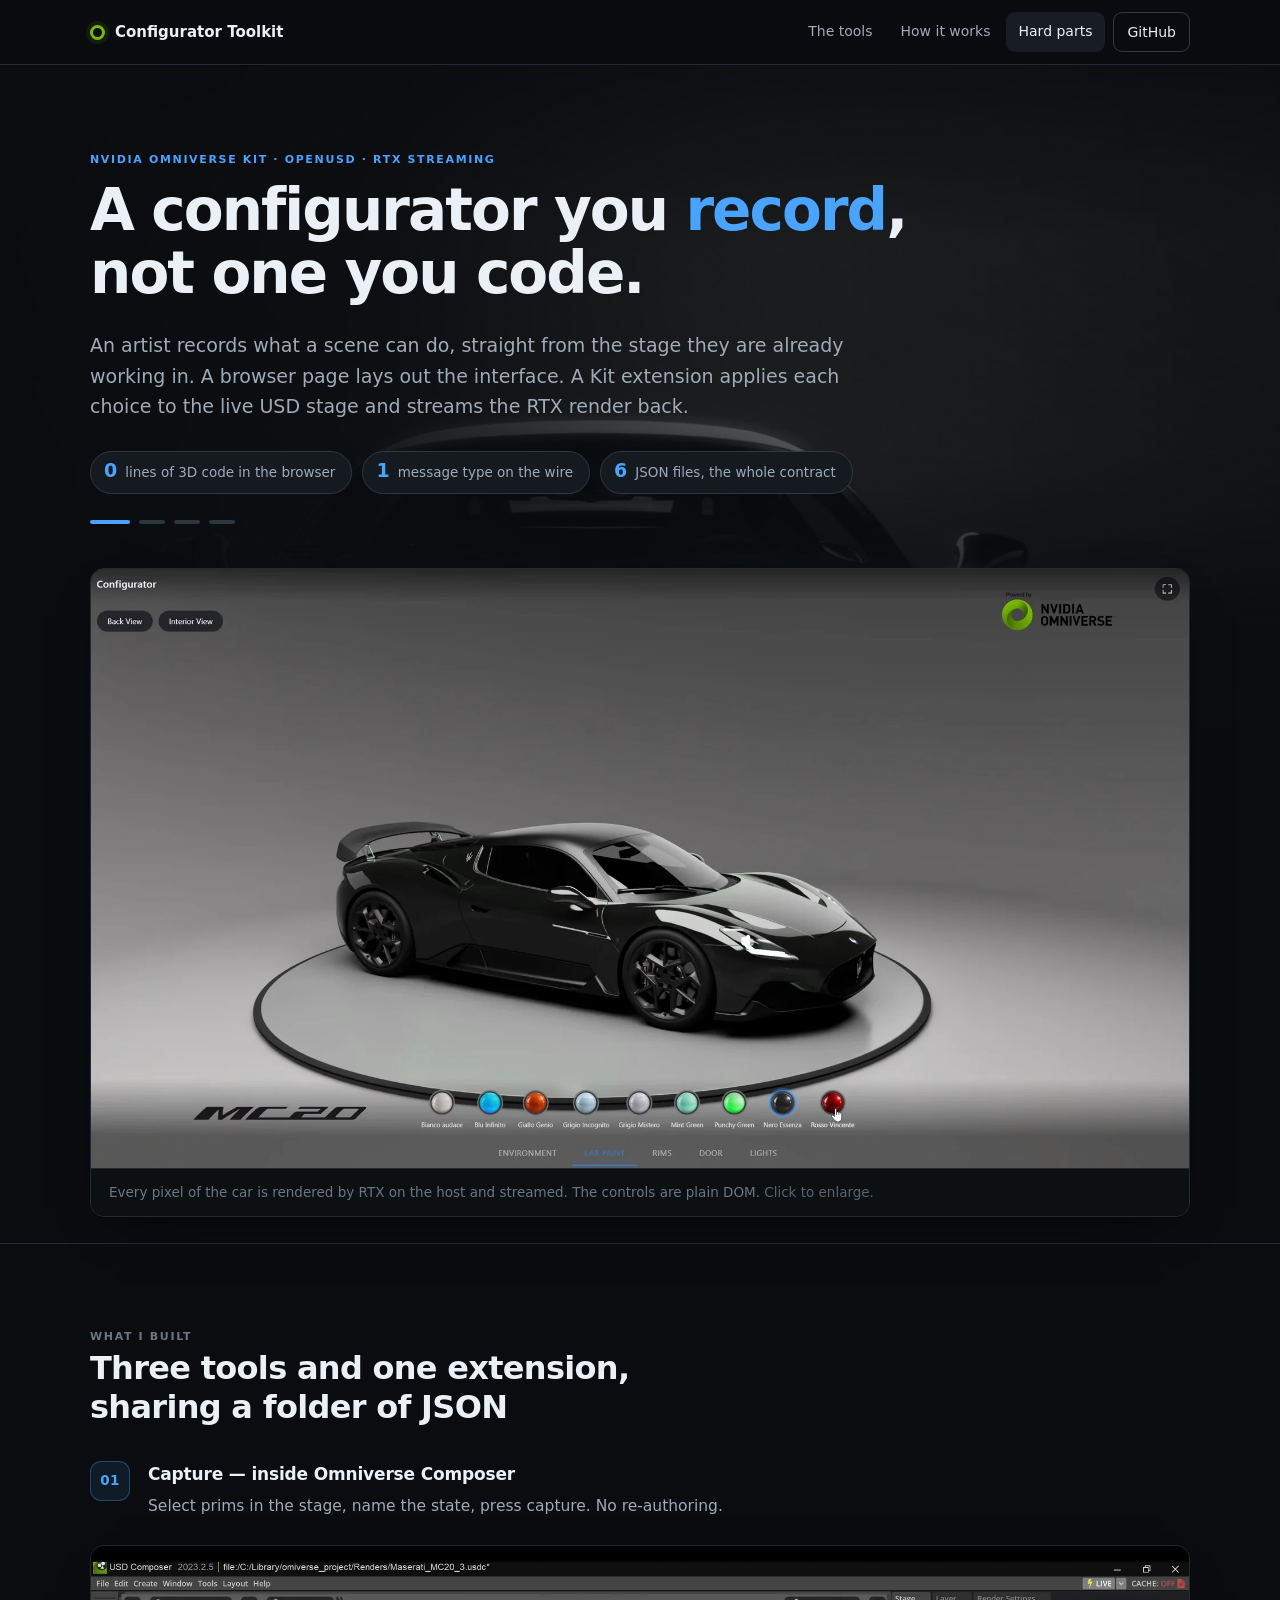
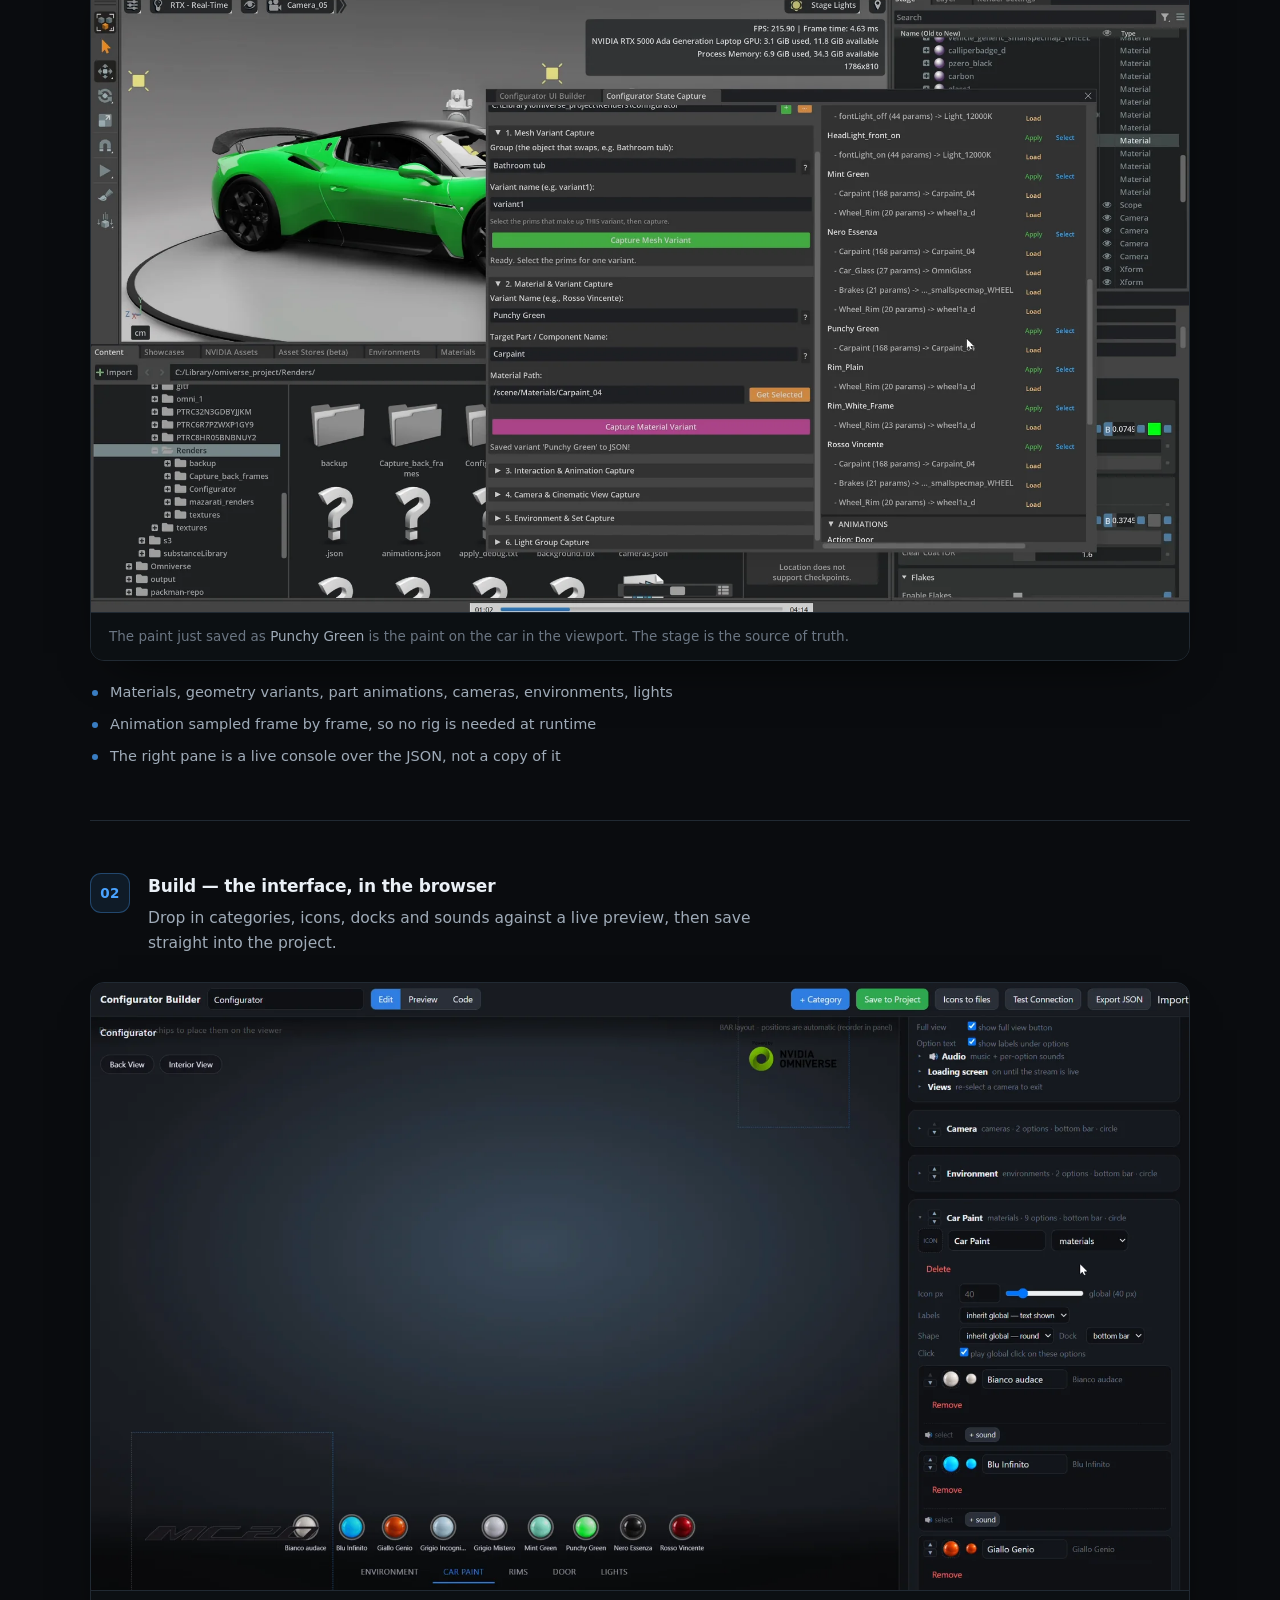
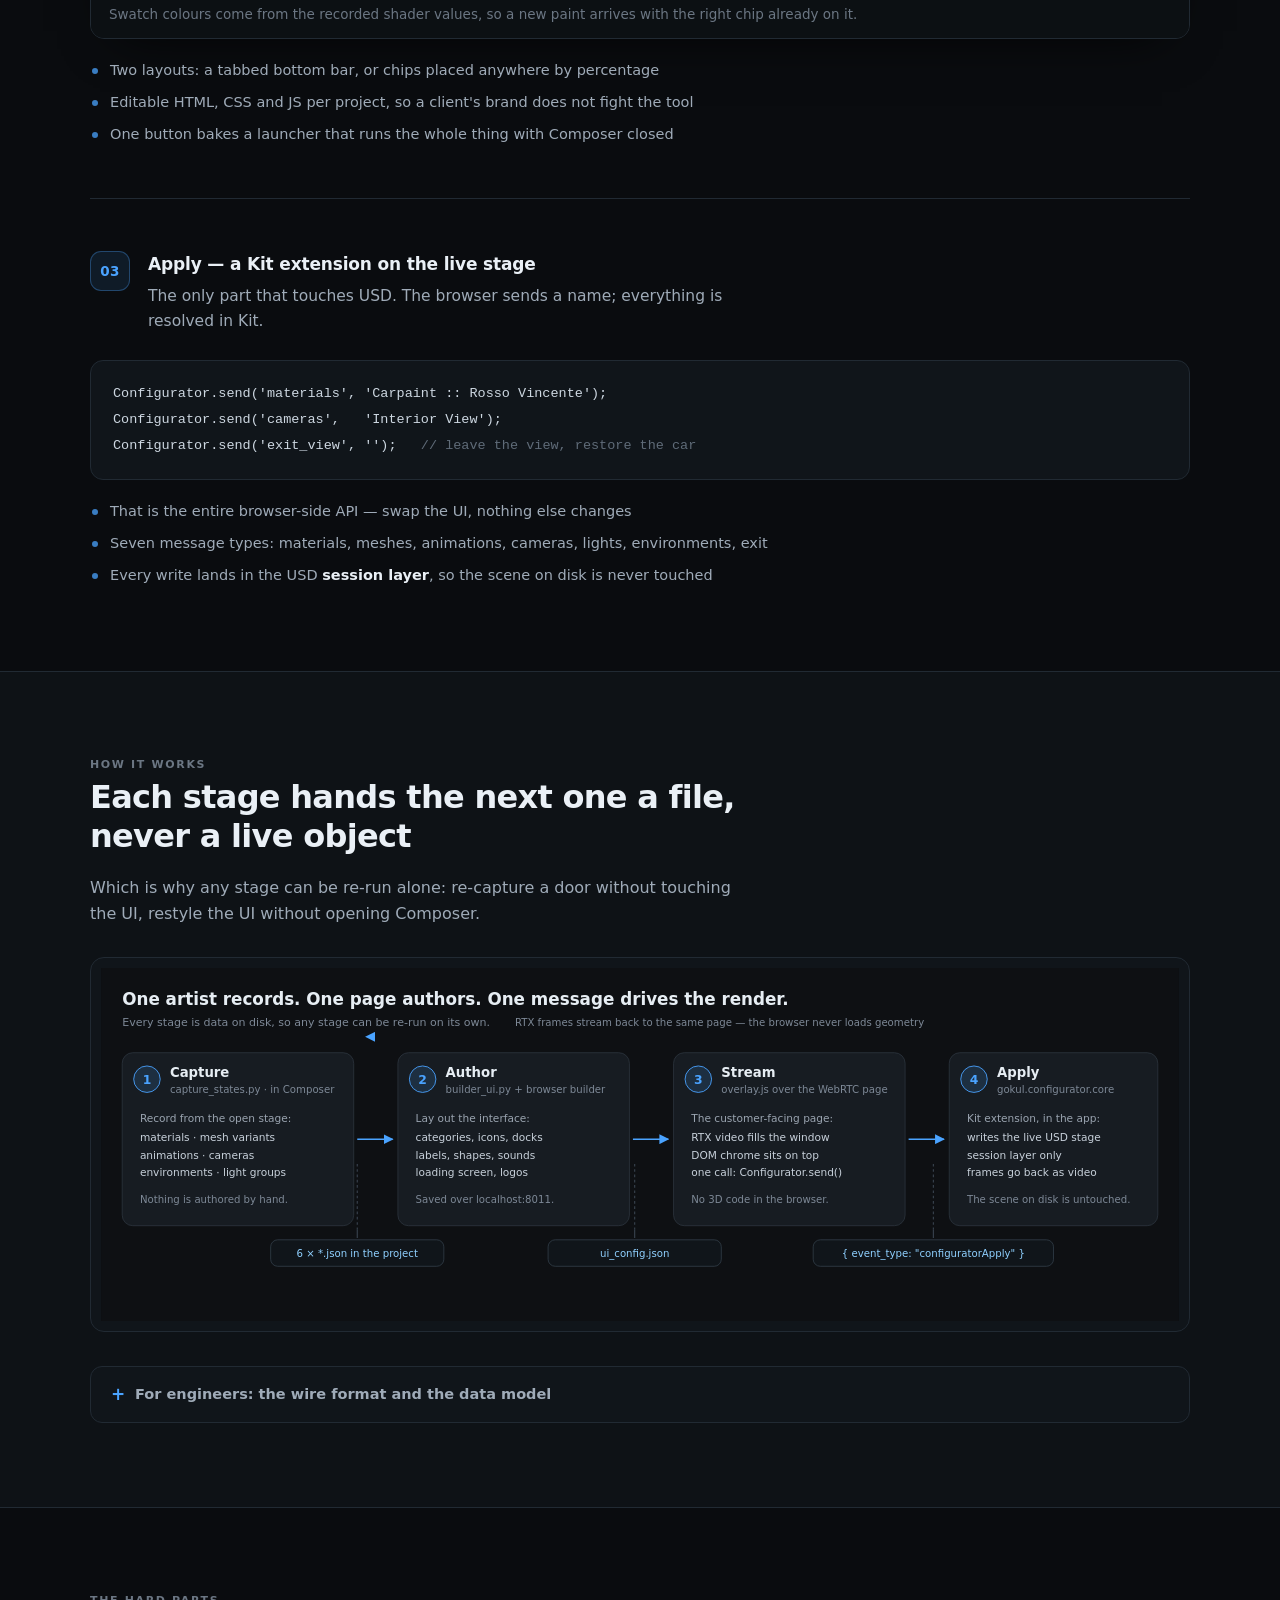
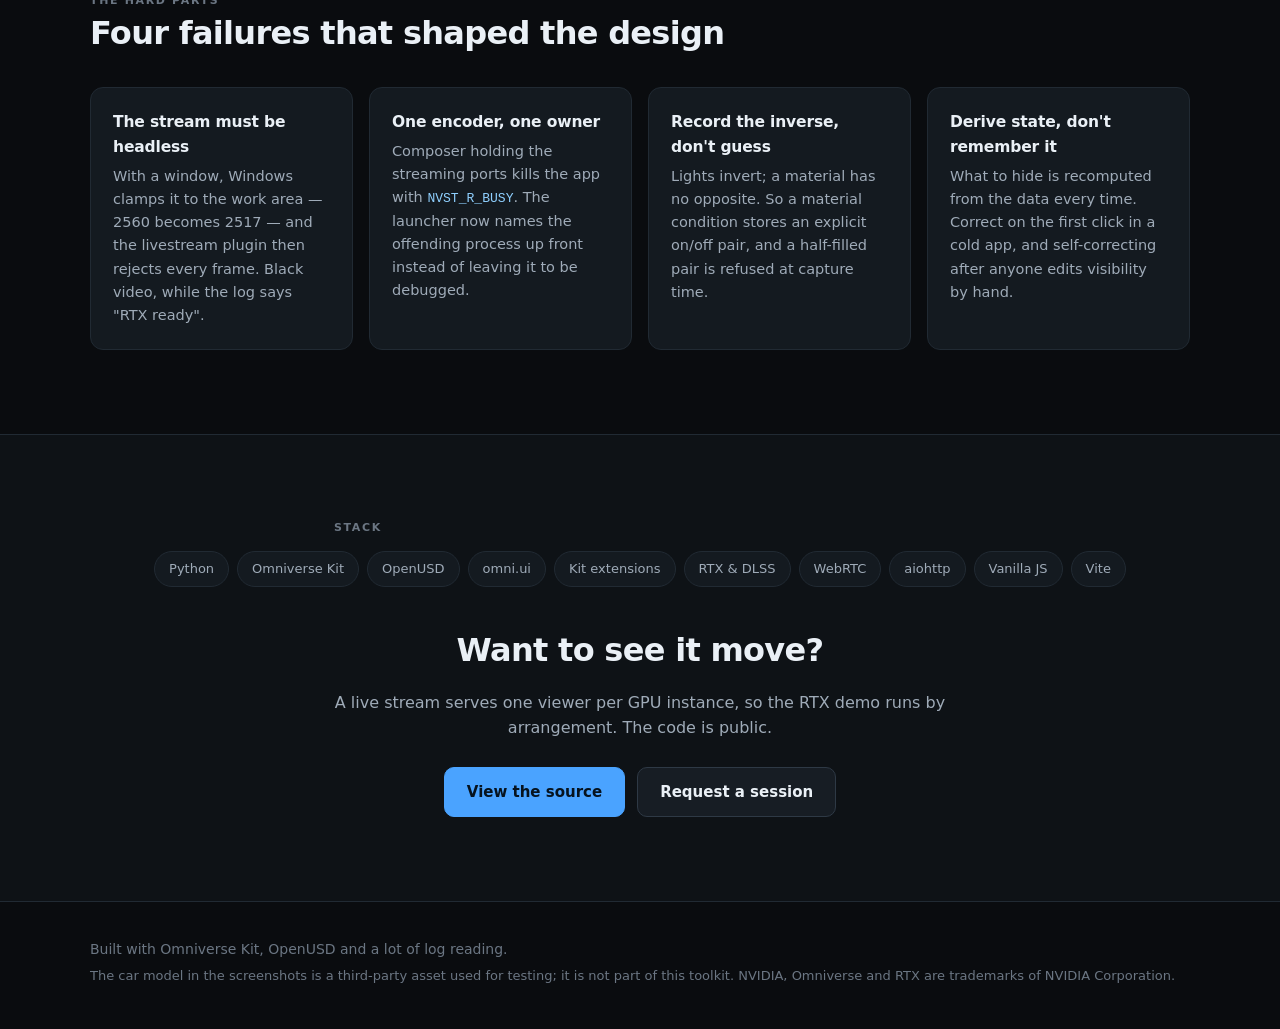
==== commit d03c1c30: "Hero backdrop: cross-fading RTX stills, deferred and motion-aware" ====
--- a/index.html
+++ b/index.html
@@ -8,6 +8,8 @@
 <meta name="color-scheme" content="dark"/>
 <link rel="icon" href="assets/favicon.svg" type="image/svg+xml"/>
 <link rel="stylesheet" href="styles.css"/>
+<!-- first backdrop frame only; the rest are fetched after load -->
+<link rel="preload" as="image" imagesrcset="assets/hero-1.webp" type="image/webp"/>
 <meta property="og:title" content="3D Configurator Toolkit"/>
 <meta property="og:description" content="Record states from a USD stage, author the UI in a browser, stream the RTX render."/>
 <meta property="og:image" content="assets/shot-viewer.jpg"/>
@@ -31,7 +33,17 @@
 
   <!-- ============================== HERO ============================== -->
   <section class="hero">
-    <div class="glow" aria-hidden="true"></div>
+    <!-- Backdrop: RTX stills of the scene the toolkit was built against.
+         Frame 1 ships with the page; JS loads the rest and cross-fades. -->
+    <div class="stage" data-slides="hero-2 hero-3 hero-4" aria-hidden="true">
+      <picture class="slide on">
+        <source srcset="assets/hero-1.webp" type="image/webp"/>
+        <img src="assets/hero-1.jpg" width="2000" height="1125" alt=""
+             fetchpriority="high" decoding="async"/>
+      </picture>
+    </div>
+    <div class="scrim" aria-hidden="true"></div>
+
     <p class="eyebrow">NVIDIA Omniverse Kit · OpenUSD · RTX streaming</p>
     <h1>A configurator you <em>record</em>, not one you code.</h1>
     <p class="lede">
@@ -46,12 +58,15 @@
       <li><b>6</b> JSON files, the whole contract</li>
     </ul>
 
+    <!-- filled in by main.js; without it the first frame simply stays put -->
+    <div class="dots" role="group" aria-label="Backdrop frame"></div>
+
     <figure class="shot hero-shot">
       <a href="assets/shot-viewer.jpg">
         <picture>
           <source srcset="assets/shot-viewer.webp" type="image/webp"/>
           <img src="assets/shot-viewer.jpg" width="1920" height="1047"
-               fetchpriority="high" decoding="async"
+               loading="lazy" decoding="async"
                alt="The streamed configurator in a browser: a path-traced dark green sports car on a turntable, with view buttons top left, nine paint swatches along the bottom and tabs for environment, car paint, rims, door and lights."/>
         </picture>
       </a>
--- a/styles.css
+++ b/styles.css
@@ -63,11 +63,44 @@
 .close{text-align:center}
 .close .intro{margin-left:auto;margin-right:auto}
 
-.glow{
-  position:absolute;inset:-160px 0 auto 0;height:620px;pointer-events:none;z-index:-1;
+/* ---------------------------- hero backdrop ---------------------------
+   RTX stills of the scene, cross-fading behind the copy. Two layers of
+   scrim keep the text contrast intact and hand the lower half of the hero
+   back to the flat page colour, so the screenshot below sits on clean dark
+   rather than on a photo. ---------------------------------------------- */
+.stage,.scrim{position:absolute;inset:0;pointer-events:none}
+.stage{overflow:hidden;z-index:-2}
+.scrim{
+  z-index:-1;
   background:
-    radial-gradient(760px 340px at 22% 0%,rgba(74,163,255,.15),transparent 70%),
-    radial-gradient(620px 300px at 82% 6%,rgba(118,185,0,.09),transparent 70%);
+    linear-gradient(90deg,
+      rgba(10,12,15,.97) 0%,  rgba(10,12,15,.9) 30%,
+      rgba(10,12,15,.55) 60%, rgba(10,12,15,.3) 100%),
+    linear-gradient(180deg,
+      rgba(10,12,15,.72) 0%,  rgba(10,12,15,.14) 15%,
+      rgba(10,12,15,.4) 33%,  rgba(10,12,15,.95) 48%,
+      var(--bg) 58%);
+}
+.slide{position:absolute;inset:0;opacity:0;transition:opacity 1.5s ease-in-out}
+.slide.on{opacity:1}
+.slide img{
+  width:100%;height:100%;object-fit:cover;object-position:62% 42%;
+  transform:scale(1.05);transform-origin:62% 42%;
+}
+/* the drift restarts each time a frame becomes current */
+.slide.on img{animation:drift 9s ease-out both}
+@keyframes drift{from{transform:scale(1.09)}to{transform:scale(1.01)}}
+
+.dots{display:flex;gap:9px;align-items:center;margin-top:26px}
+.dots button{
+  width:26px;height:4px;padding:0;border:0;border-radius:2px;cursor:pointer;
+  background:#2c3641;transition:.25s;
+}
+.dots button:hover{background:#3f4b58}
+.dots button[aria-pressed="true"]{background:var(--accent);width:40px}
+
+@media (prefers-reduced-motion:reduce){
+  .slide img,.slide.on img{animation:none;transform:none}
 }
 
 h1{
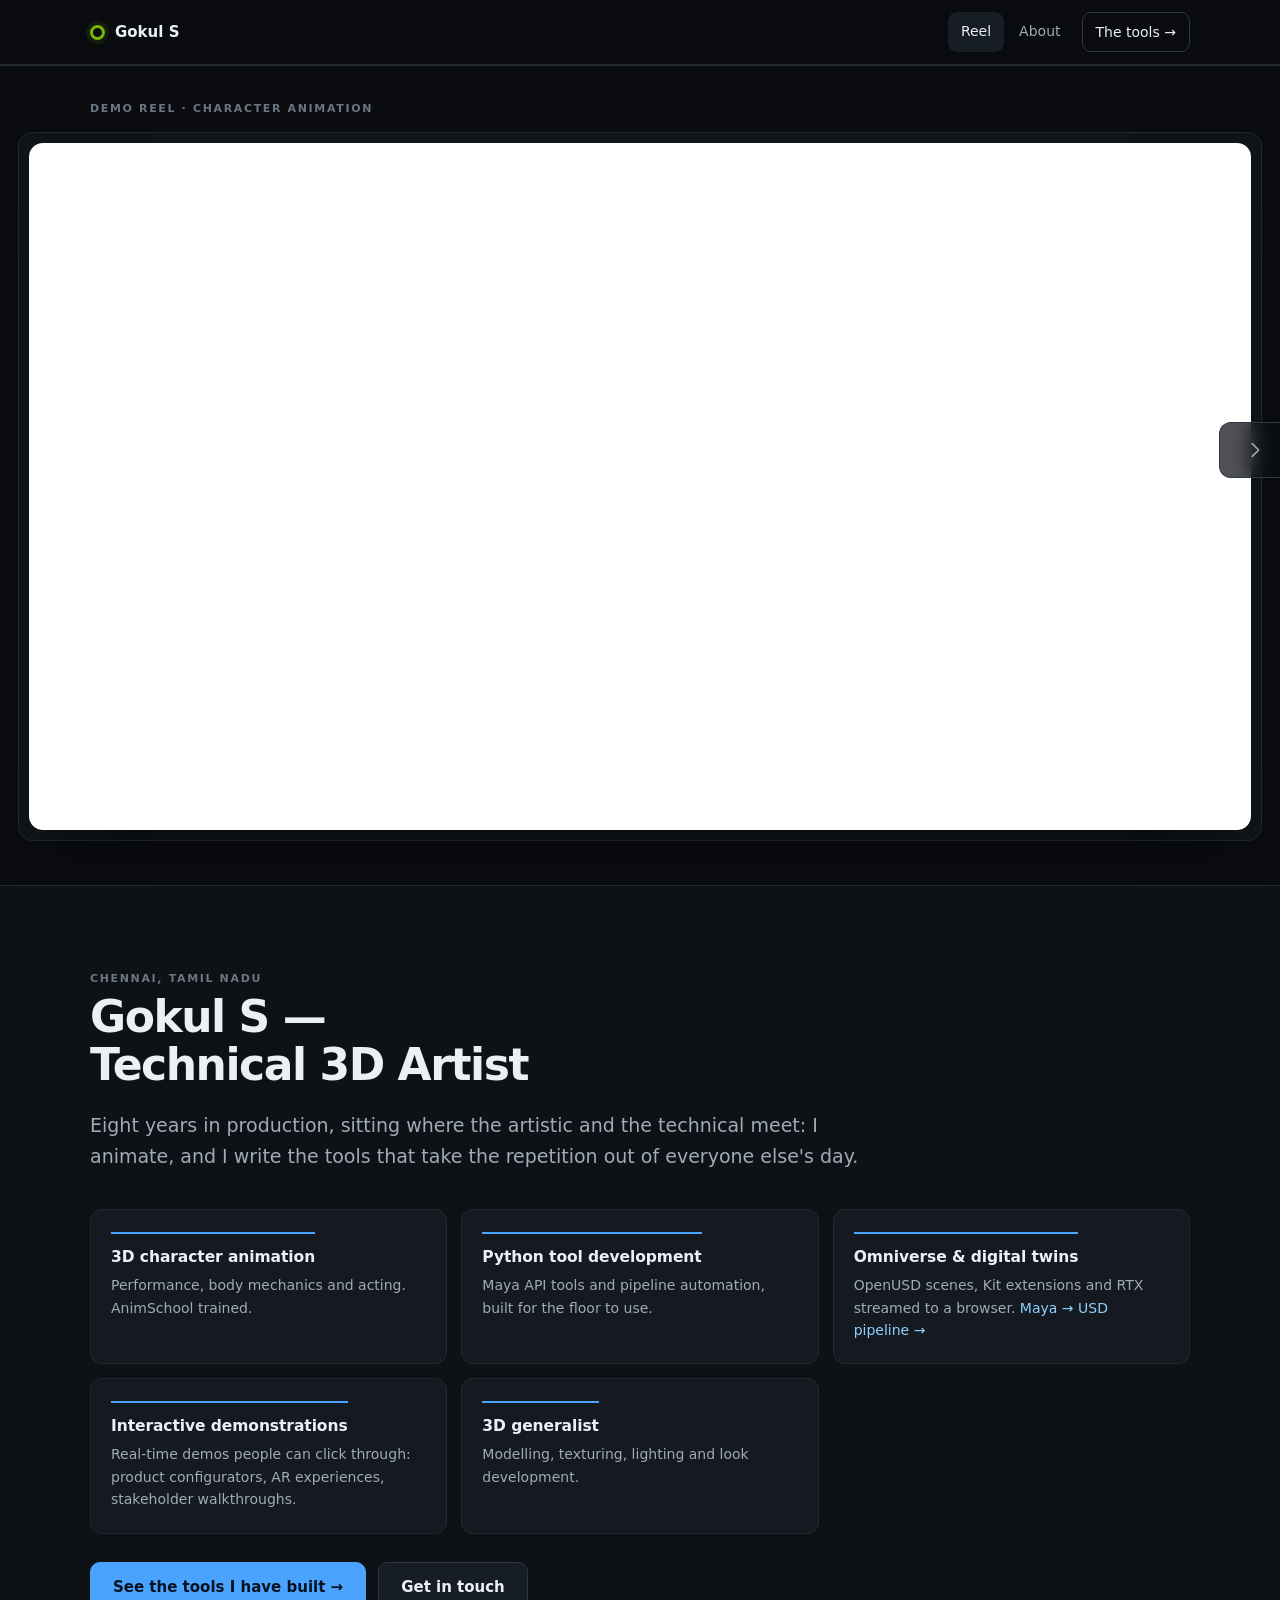
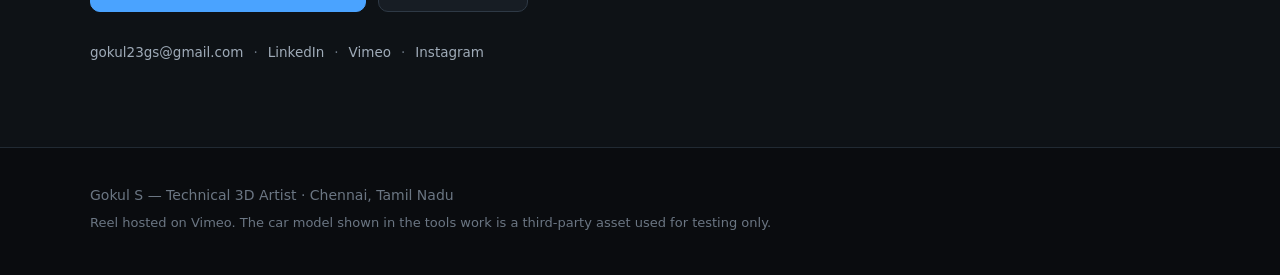
==== commit 606af6eb: "Three-page portfolio: animation reel, RTX configurator, Maya to Omniverse Reel and short intro as th" ====
--- a/index.html
+++ b/index.html
@@ -3,251 +3,113 @@
 <head>
 <meta charset="utf-8"/>
 <meta name="viewport" content="width=device-width, initial-scale=1"/>
-<title>3D Configurator Toolkit — real-time product configurators on NVIDIA Omniverse</title>
-<meta name="description" content="A toolkit for building real-time 3D configurators on NVIDIA Omniverse Kit: record states from a USD stage, author the UI in a browser, stream the RTX render."/>
+<title>Gokul S — Technical 3D Artist</title>
+<meta name="description" content="Technical 3D Artist: character animation, Python tool development, Omniverse and digital twins. Demo reel and the pipeline tools behind the work."/>
 <meta name="color-scheme" content="dark"/>
 <link rel="icon" href="assets/favicon.svg" type="image/svg+xml"/>
 <link rel="stylesheet" href="styles.css"/>
-<!-- first backdrop frame only; the rest are fetched after load -->
-<link rel="preload" as="image" imagesrcset="assets/hero-1.webp" type="image/webp"/>
-<meta property="og:title" content="3D Configurator Toolkit"/>
-<meta property="og:description" content="Record states from a USD stage, author the UI in a browser, stream the RTX render."/>
-<meta property="og:image" content="assets/shot-viewer.jpg"/>
-<meta property="og:type" content="website"/>
+<meta property="og:title" content="Gokul S — Technical 3D Artist"/>
+<meta property="og:description" content="Character animation, Python tool development, Omniverse and digital twins."/>
+<meta property="og:type" content="profile"/>
 </head>
-<body>
-<a class="skip" href="#tools">Skip to content</a>
+<body data-page="reel">
+<a class="skip" href="#reel">Skip to the reel</a>
 
 <header class="site">
-  <a class="brand" href="#top"><span class="mark" aria-hidden="true"></span>Configurator&nbsp;Toolkit</a>
+  <a class="brand" href="index.html">
+    <span class="mark" aria-hidden="true"></span>
+    <span>Gokul&nbsp;S</span>
+  </a>
   <button class="navtoggle" aria-expanded="false" aria-controls="nav">Menu</button>
   <nav id="nav" aria-label="Sections">
-    <a href="#tools">The tools</a>
-    <a href="#pipeline">How it works</a>
-    <a href="#craft">Hard parts</a>
-    <a class="ghost" href="https://github.com/pixelclear23/3d_congifurator" rel="noopener">GitHub</a>
+    <a href="#reel">Reel</a>
+    <a href="#intro">About</a>
+    <a class="ghost" href="configurator.html">The tools →</a>
   </nav>
 </header>
 
 <main id="top">
 
-  <!-- ============================== HERO ============================== -->
-  <section class="hero">
-    <!-- Backdrop: RTX stills of the scene the toolkit was built against.
-         Frame 1 ships with the page; JS loads the rest and cross-fades. -->
-    <div class="stage" data-slides="hero-2 hero-3 hero-4" aria-hidden="true">
-      <picture class="slide on">
-        <source srcset="assets/hero-1.webp" type="image/webp"/>
-        <img src="assets/hero-1.jpg" width="2000" height="1125" alt=""
-             fetchpriority="high" decoding="async"/>
-      </picture>
-    </div>
-    <div class="scrim" aria-hidden="true"></div>
+  <!-- ============================== REEL ============================== -->
+  <section id="reel" class="band">
+    <p class="kicker">Demo reel · character animation</p>
 
-    <p class="eyebrow">NVIDIA Omniverse Kit · OpenUSD · RTX streaming</p>
-    <h1>A configurator you <em>record</em>, not one you code.</h1>
-    <p class="lede">
-      An artist records what a scene can do, straight from the stage they are already
-      working in. A browser page lays out the interface. A Kit extension applies each
-      choice to the live USD stage and streams the RTX render back.
-    </p>
-
-    <ul class="chips">
-      <li><b>0</b> lines of 3D code in the browser</li>
-      <li><b>1</b> message type on the wire</li>
-      <li><b>6</b> JSON files, the whole contract</li>
-    </ul>
-
-    <!-- filled in by main.js; without it the first frame simply stays put -->
-    <div class="dots" role="group" aria-label="Backdrop frame"></div>
-
-    <figure class="shot hero-shot">
-      <a href="assets/shot-viewer.jpg">
-        <picture>
-          <source srcset="assets/shot-viewer.webp" type="image/webp"/>
-          <img src="assets/shot-viewer.jpg" width="1920" height="1047"
-               loading="lazy" decoding="async"
-               alt="The streamed configurator in a browser: a path-traced dark green sports car on a turntable, with view buttons top left, nine paint swatches along the bottom and tabs for environment, car paint, rims, door and lights."/>
-        </picture>
-      </a>
-      <figcaption>Every pixel of the car is rendered by RTX on the host and streamed. The controls are plain DOM. <span class="hint">Click to enlarge.</span></figcaption>
+    <figure class="media embed-wrap">
+      <!-- #t=3s skips the title card and starts on the first shot. The
+           fragment has to come after the query string, and main.js fades a
+           black cover off the top of this frame once it scrolls into view. -->
+      <div class="embed">
+        <iframe title="Gokul S — animation demo reel"
+                src="https://player.vimeo.com/video/1151556123?h=4281129e7a&amp;title=0&amp;byline=0&amp;portrait=0#t=3s"
+                frameborder="0" referrerpolicy="strict-origin-when-cross-origin"
+                allow="autoplay; fullscreen; picture-in-picture; clipboard-write; encrypted-media; web-share"
+                allowfullscreen></iframe>
+      </div>
     </figure>
   </section>
 
-  <!-- ============================== TOOLS ============================== -->
-  <section id="tools" class="band">
-    <p class="kicker">What I built</p>
-    <h2>Three tools and one extension, sharing a folder of JSON</h2>
+  <!-- ============================= INTRO ============================= -->
+  <section id="intro" class="band alt">
+    <p class="kicker">Chennai, Tamil Nadu</p>
+    <h1>Gokul S — Technical&nbsp;3D&nbsp;Artist</h1>
+    <p class="lede">
+      Eight years in production, sitting where the artistic and the technical
+      meet: I animate, and I write the tools that take the repetition out of
+      everyone else's day.
+    </p>
 
-    <!-- 1 -->
-    <article class="tool">
-      <div class="tool-head">
-        <span class="badge">01</span>
-        <div>
-          <h3>Capture — inside Omniverse Composer</h3>
-          <p>Select prims in the stage, name the state, press capture. No re-authoring.</p>
-        </div>
-      </div>
-      <figure class="shot">
-        <a href="assets/shot-capture.jpg">
-          <picture>
-            <source srcset="assets/shot-capture.webp" type="image/webp"/>
-            <img src="assets/shot-capture.jpg" width="1920" height="1164"
-                 loading="lazy" decoding="async"
-                 alt="Omniverse Composer with the capture tool docked over the viewport. The viewport shows a bright green car on a turntable. The tool's left pane has its mesh variant and material capture sections open; the right pane lists every recorded variant with Apply, Select and Load buttons."/>
-          </picture>
-        </a>
-        <figcaption>The paint just saved as <em>Punchy Green</em> is the paint on the car in the viewport. The stage is the source of truth.</figcaption>
-      </figure>
-      <ul class="beats">
-        <li>Materials, geometry variants, part animations, cameras, environments, lights</li>
-        <li>Animation sampled frame by frame, so no rig is needed at runtime</li>
-        <li>The right pane is a live console over the JSON, not a copy of it</li>
-      </ul>
-    </article>
+    <ul class="what-i-do">
+      <li>
+        <h2>3D character animation</h2>
+        <p>Performance, body mechanics and acting. AnimSchool trained.</p>
+      </li>
+      <li>
+        <h2>Python tool development</h2>
+        <p>Maya API tools and pipeline automation, built for the floor to use.</p>
+      </li>
+      <li>
+        <h2>Omniverse &amp; digital twins</h2>
+        <p>
+          OpenUSD scenes, Kit extensions and RTX streamed to a browser.
+          <a href="maya-to-omniverse.html">Maya → USD pipeline →</a>
+        </p>
+      </li>
+      <li>
+        <h2>Interactive demonstrations</h2>
+        <p>Real-time demos people can click through: product configurators, AR experiences, stakeholder walkthroughs.</p>
+      </li>
+      <li>
+        <h2>3D generalist</h2>
+        <p>Modelling, texturing, lighting and look development.</p>
+      </li>
+    </ul>
 
-    <!-- 2 -->
-    <article class="tool">
-      <div class="tool-head">
-        <span class="badge">02</span>
-        <div>
-          <h3>Build — the interface, in the browser</h3>
-          <p>Drop in categories, icons, docks and sounds against a live preview, then save straight into the project.</p>
-        </div>
-      </div>
-      <figure class="shot">
-        <a href="assets/shot-builder.jpg">
-          <picture>
-            <source srcset="assets/shot-builder.webp" type="image/webp"/>
-            <img src="assets/shot-builder.jpg" width="1920" height="1061"
-                 loading="lazy" decoding="async"
-                 alt="The Configurator Builder page: a toolbar with Edit, Preview and Code tabs plus Save to Project, Icons to files and Export JSON; a live canvas on the left; and an inspector on the right with category cards for Camera, Environment and an expanded Car Paint."/>
-          </picture>
-        </a>
-        <figcaption>Swatch colours come from the recorded shader values, so a new paint arrives with the right chip already on it.</figcaption>
-      </figure>
-      <ul class="beats">
-        <li>Two layouts: a tabbed bottom bar, or chips placed anywhere by percentage</li>
-        <li>Editable HTML, CSS and JS per project, so a client's brand does not fight the tool</li>
-        <li>One button bakes a launcher that runs the whole thing with Composer closed</li>
-      </ul>
-    </article>
+    <div class="cta">
+      <a class="btn primary" href="configurator.html">See the tools I have built →</a>
+      <a class="btn" href="mailto:gokul23gs@gmail.com">Get in touch</a>
+    </div>
 
-    <!-- 3 -->
-    <article class="tool">
-      <div class="tool-head">
-        <span class="badge">03</span>
-        <div>
-          <h3>Apply — a Kit extension on the live stage</h3>
-          <p>The only part that touches USD. The browser sends a name; everything is resolved in Kit.</p>
-        </div>
-      </div>
-      <pre><code>Configurator.send('materials', 'Carpaint :: Rosso Vincente');
-Configurator.send('cameras',   'Interior View');
-Configurator.send('exit_view', '');   <span class="c">// leave the view, restore the car</span></code></pre>
-      <ul class="beats">
-        <li>That is the entire browser-side API — swap the UI, nothing else changes</li>
-        <li>Seven message types: materials, meshes, animations, cameras, lights, environments, exit</li>
-        <li>Every write lands in the USD <b>session layer</b>, so the scene on disk is never touched</li>
-      </ul>
-    </article>
-  </section>
-
-  <!-- ============================ PIPELINE ============================ -->
-  <section id="pipeline" class="band alt">
-    <p class="kicker">How it works</p>
-    <h2>Each stage hands the next one a file, never a live object</h2>
-    <p class="intro">
-      Which is why any stage can be re-run alone: re-capture a door without touching the UI,
-      restyle the UI without opening Composer.
-    </p>
-    <figure>
-      <img src="assets/pipeline.svg" loading="lazy" decoding="async"
-           alt="Four stages: capture in Composer writes six JSON files; the builder writes ui_config.json; the streamed page sends a configuratorApply message; the Kit extension applies it to the live USD stage and streams frames back."/>
-    </figure>
-
-    <details class="deep">
-      <summary>For engineers: the wire format and the data model</summary>
-      <figure>
-        <img src="assets/message-flow.svg" loading="lazy" decoding="async"
-             alt="A click in the overlay becomes a configuratorApply message over the WebRTC data channel, is republished on the Kit message bus, dispatched to one of seven handlers, and written into the USD session layer; frames return as video."/>
-      </figure>
-      <figure>
-        <img src="assets/data-model.svg" loading="lazy" decoding="async"
-             alt="The six captured JSON files — materials, meshes, animations, cameras, environments and lights — feeding the generated ui_config.json and captured_data.json."/>
-      </figure>
-      <ul class="beats">
-        <li><b>materials</b> — writes every recorded shader input on the material and its descendants, guarded per parameter</li>
-        <li><b>cameras</b> — switches the viewport, applies the view's conditions, flies a recorded move on the wall clock</li>
-        <li><b>meshes / environments</b> — show one set, hide the others; the hide-set is derived from data, never remembered</li>
-        <li><b>lights</b> — restores recorded intensity, colour and temperature, then applies paired emissive materials</li>
-      </ul>
-    </details>
-  </section>
-
-  <!-- ============================== CRAFT ============================== -->
-  <section id="craft" class="band">
-    <p class="kicker">The hard parts</p>
-    <h2>Four failures that shaped the design</h2>
-    <div class="cards">
-      <article class="card">
-        <h3>The stream must be headless</h3>
-        <p>
-          With a window, Windows clamps it to the work area — 2560 becomes 2517 — and the
-          livestream plugin then rejects every frame. Black video, while the log says
-          "RTX ready".
-        </p>
-      </article>
-      <article class="card">
-        <h3>One encoder, one owner</h3>
-        <p>
-          Composer holding the streaming ports kills the app with <code>NVST_R_BUSY</code>.
-          The launcher now names the offending process up front instead of leaving it to be
-          debugged.
-        </p>
-      </article>
-      <article class="card">
-        <h3>Record the inverse, don't guess</h3>
-        <p>
-          Lights invert; a material has no opposite. So a material condition stores an
-          explicit on/off pair, and a half-filled pair is refused at capture time.
-        </p>
-      </article>
-      <article class="card">
-        <h3>Derive state, don't remember it</h3>
-        <p>
-          What to hide is recomputed from the data every time. Correct on the first click in
-          a cold app, and self-correcting after anyone edits visibility by hand.
-        </p>
-      </article>
-    </div>
-  </section>
-
-  <!-- ============================== CLOSE ============================== -->
-  <section id="close" class="band alt close">
-    <p class="kicker">Stack</p>
-    <ul class="tags">
-      <li>Python</li><li>Omniverse Kit</li><li>OpenUSD</li><li>omni.ui</li>
-      <li>Kit extensions</li><li>RTX &amp; DLSS</li><li>WebRTC</li><li>aiohttp</li>
-      <li>Vanilla JS</li><li>Vite</li>
+    <ul class="links inline">
+      <li><a href="mailto:gokul23gs@gmail.com">gokul23gs@gmail.com</a></li>
+      <li><a href="https://www.linkedin.com/in/gokul-s-110121" rel="me noopener">LinkedIn</a></li>
+      <li><a href="https://vimeo.com/1151556123" rel="me noopener">Vimeo</a></li>
+      <li><a href="https://www.instagram.com/gokul_saravanappriyan/" rel="me noopener">Instagram</a></li>
     </ul>
-    <h2>Want to see it move?</h2>
-    <p class="intro">
-      A live stream serves one viewer per GPU instance, so the RTX demo runs by arrangement.
-      The code is public.
-    </p>
-    <div class="cta">
-      <a class="btn primary" href="https://github.com/pixelclear23/3d_congifurator" rel="noopener">View the source</a>
-      <a class="btn" href="https://github.com/pixelclear23/3d_congifurator/issues/new" rel="noopener">Request a session</a>
-    </div>
   </section>
 </main>
 
+<!-- Gallery-style edge navigation. Real links, so they work with no JS;
+     main.js only adds the left/right arrow keys. -->
+<a class="pagenav next" href="configurator.html" aria-label="Next page: the tools I have built">
+  <span class="label">The tools</span>
+  <svg viewBox="0 0 24 24" width="22" height="22" aria-hidden="true"><path d="M9 5l7 7-7 7"/></svg>
+</a>
+
 <footer>
-  <p>Built with Omniverse Kit, OpenUSD and a lot of log reading.</p>
+  <p>Gokul S — Technical 3D Artist · Chennai, Tamil Nadu</p>
   <p class="small">
-    The car model in the screenshots is a third-party asset used for testing; it is not part
-    of this toolkit. NVIDIA, Omniverse and RTX are trademarks of NVIDIA Corporation.
+    Reel hosted on Vimeo. The car model shown in the tools work is a third-party
+    asset used for testing only.
   </p>
 </footer>
 
--- a/styles.css
+++ b/styles.css
@@ -16,6 +16,7 @@
   --accent-soft:#8fd0ff;
   --green:#76b900;
   --maxw:1100px;
+  --headerh:61px;   /* sticky header: 12+37+12 = 61 including its border */
   --font:"Segoe UI",system-ui,-apple-system,Roboto,Helvetica,Arial,sans-serif;
   --mono:Consolas,"SF Mono",ui-monospace,Menlo,monospace;
   --pad:max(22px,calc((100vw - var(--maxw))/2));
@@ -57,39 +58,135 @@
 
 /* ------------------------------- layout ------------------------------- */
 .hero,.band{padding:0 var(--pad)}
-.hero{position:relative;padding-top:86px;padding-bottom:26px}
-.band{padding-top:84px;padding-bottom:84px;border-top:1px solid var(--line)}
+/* jumping to an anchor must not park the heading under the sticky header */
+section{scroll-margin-top:calc(var(--headerh) + 14px)}
+
+/* The hero owns the first screen and then stays put: the sections after it are
+   opaque and slide up over the top of it. Nothing is faked with scroll
+   listeners -- it is one sticky element and an overlap. */
+.hero{
+  padding-bottom:0;
+  position:sticky;top:0;z-index:0;
+}
+/* Holds the copy and owns the backdrop. Its own top padding is what gives the
+   headline room; the backdrop then reaches up past the sticky header. The hero
+   is now copy over render only — the screenshots all live further down, where
+   the sections that explain them are. */
+.hero-top{
+  position:relative;
+  min-height:calc(100vh - var(--headerh));
+  min-height:calc(100svh - var(--headerh));   /* no jump when mobile chrome hides */
+  display:flex;flex-direction:column;justify-content:center;
+  padding:40px 0 92px;        /* room for the scroll cue at the foot */
+}
+/* Opaque, or the pinned hero would show through from behind. */
+.band{padding-top:84px;padding-bottom:84px;border-top:1px solid var(--line);
+  background:var(--bg);position:relative;z-index:1}
 .band.alt{background:var(--bg-alt)}
+
+/* A tile: a section that rises over the one above it, with a rounded top edge
+   and a shadow it casts backwards. Shared by the video and the live-demo
+   sections so they read as one idea rather than two one-offs. */
+.tile{
+  border-radius:26px 26px 0 0;
+  border-top:1px solid var(--line-2);
+  box-shadow:0 -34px 70px -20px rgba(0,0,0,.85);
+}
+
+/* A pinned tile holds at the top of the screen once it gets there, and the rest
+   of the page rides up over it. Layering is what makes the chain work:
+     hero  z 0   pinned, covered by everything
+     .pin  z 1   pinned, covers the hero, covered by what follows
+     after z 2   ordinary sections, scrolling over the pinned pair
+   Everything after the pinned tile has to be opaque, which .band already is. */
+.tile.pin{position:sticky;top:0;z-index:1}
+#watch ~ .band{z-index:2}
+footer{z-index:2}
+/* The video tile is tight top and bottom: the frame is the whole point of it. */
+#watch{padding-top:34px;padding-bottom:40px}
+#watch > .kicker{margin-bottom:0}
+#demo{padding-top:34px;padding-bottom:46px}
+#demo > .kicker{margin-bottom:0}
+.hero-sentinel{display:block;height:1px;margin-bottom:-1px}
+
+/* Scroll-driven tilt, where the browser supports it. Without it the section
+   still rises over the hero -- the 3D is the garnish, not the mechanism. */
+/* The tilt belongs to tiles that RISE. A pinned tile is the thing being covered,
+   and a view() timeline on a sticky box measures a position the box no longer
+   occupies, which leaves the transform parked mid-animation. */
+@supports (animation-timeline:view()){
+  @media (prefers-reduced-motion:no-preference){
+    .tile:not(.pin){
+      transform-origin:50% 0;
+      animation:tile-up linear both;
+      animation-timeline:view();
+      /* resolves over ~three quarters of a screen of scrolling, so it is flat
+         well before it owns the viewport */
+      animation-range:entry 0% entry 75%;
+    }
+    @keyframes tile-up{
+      from{transform:perspective(1500px) rotateX(11deg) scale(.92);opacity:.5}
+      to{transform:perspective(1500px) rotateX(0) scale(1);opacity:1}
+    }
+  }
+}
 .close{text-align:center}
-.close .intro{margin-left:auto;margin-right:auto}
+/* text-align:center only centres the TEXT inside each box. Paragraphs carry
+   max-width:70ch, so in a centred section the BOX still sits hard against the
+   left edge and a short line -- the kicker especially -- reads as stranded out
+   there on its own. Centre the boxes as well as their contents. */
+.close p{margin-left:auto;margin-right:auto}
 
 /* ---------------------------- hero backdrop ---------------------------
    RTX stills of the scene, cross-fading behind the copy. Two layers of
    scrim keep the text contrast intact and hand the lower half of the hero
    back to the flat page colour, so the screenshot below sits on clean dark
    rather than on a photo. ---------------------------------------------- */
-.stage,.scrim{position:absolute;inset:0;pointer-events:none}
+/* Positioned against .hero, whose padding box is the full viewport width, so
+   the render bleeds edge to edge instead of being boxed into the copy column.
+   Pulled up behind the sticky header, which is translucent enough to show it. */
+.stage,.scrim{position:absolute;inset:calc(-1 * var(--headerh)) 0 0;pointer-events:none}
 .stage{overflow:hidden;z-index:-2}
 .scrim{
   z-index:-1;
   background:
+    /* keep the text side dark, let the car breathe on the right */
     linear-gradient(90deg,
-      rgba(10,12,15,.97) 0%,  rgba(10,12,15,.9) 30%,
-      rgba(10,12,15,.55) 60%, rgba(10,12,15,.3) 100%),
+      rgba(10,12,15,.96) 0%,  rgba(10,12,15,.9) 42%,
+      rgba(10,12,15,.5) 72%,  rgba(10,12,15,.24) 100%),
+    /* and resolve to the flat page colour before the block ends, so the
+       screenshot underneath starts on clean dark rather than on a photo */
     linear-gradient(180deg,
-      rgba(10,12,15,.72) 0%,  rgba(10,12,15,.14) 15%,
-      rgba(10,12,15,.4) 33%,  rgba(10,12,15,.95) 48%,
-      var(--bg) 58%);
+      rgba(10,12,15,.6) 0%,   rgba(10,12,15,.12) 16%,
+      rgba(10,12,15,.3) 46%,  rgba(10,12,15,.8) 82%,
+      var(--bg) 100%);
 }
 .slide{position:absolute;inset:0;opacity:0;transition:opacity 1.5s ease-in-out}
 .slide.on{opacity:1}
 .slide img{
-  width:100%;height:100%;object-fit:cover;object-position:62% 42%;
-  transform:scale(1.05);transform-origin:62% 42%;
+  width:100%;height:100%;object-fit:cover;object-position:62% 36%;
+  transform:scale(1.05);transform-origin:62% 36%;
 }
 /* the drift restarts each time a frame becomes current */
 .slide.on img{animation:drift 9s ease-out both}
 @keyframes drift{from{transform:scale(1.09)}to{transform:scale(1.01)}}
+
+/* --------------------------- scroll invitation ---------------------------
+   The hero fills the screen and then pins, so there is no visible clue that
+   anything follows it. This is that clue, and it is a real link as well. */
+.scrollcue{
+  position:absolute;left:50%;bottom:22px;transform:translateX(-50%);
+  display:flex;flex-direction:column;align-items:center;gap:5px;
+  font-size:11.5px;letter-spacing:.14em;text-transform:uppercase;
+  color:var(--text-mute);white-space:nowrap;
+}
+.scrollcue:hover{color:var(--text-dim);text-decoration:none}
+.scrollcue svg{fill:none;stroke:currentColor;stroke-width:1.8;
+  stroke-linecap:round;stroke-linejoin:round;animation:nudge 2.1s ease-in-out infinite}
+@keyframes nudge{
+  0%,100%{transform:translateY(-2px);opacity:.55}
+  50%{transform:translateY(3px);opacity:1}
+}
 
 .dots{display:flex;gap:9px;align-items:center;margin-top:26px}
 .dots button{
@@ -101,6 +198,7 @@
 
 @media (prefers-reduced-motion:reduce){
   .slide img,.slide.on img{animation:none;transform:none}
+  .scrollcue svg{animation:none}
 }
 
 h1{
@@ -133,7 +231,8 @@
 .chips b{font-size:19px;color:var(--accent);line-height:1}
 
 /* ------------------------------ buttons ------------------------------- */
-.cta{display:flex;gap:12px;flex-wrap:wrap;margin-top:26px;justify-content:center}
+.cta{display:flex;gap:12px;flex-wrap:wrap;margin-top:28px}
+.close .cta{justify-content:center}
 .btn{display:inline-block;padding:12px 22px;border-radius:10px;border:1px solid var(--line-2);
   background:#171d24;color:var(--text);font-size:15px;font-weight:600;transition:.16s}
 .btn:hover{background:#1f262f;border-color:#3d4a58;color:#fff;transform:translateY(-1px)}
@@ -167,7 +266,70 @@
 figure.shot a{display:block;line-height:0;cursor:zoom-in}
 figure.shot img{width:100%}
 figure.shot a:hover img{opacity:.93}
-figure.hero-shot{margin-top:44px}
+/* the section's lead screenshot gets a little more air than a stacked one */
+.band > figure.shot:first-of-type{margin-top:30px}
+
+/* ------------------------- lead media / video -------------------------
+   The one frame a visitor actually studies, so it takes very nearly the whole
+   window. Three limits, whichever is smallest wins:
+     · a cap, so it does not become absurd on a 4K monitor
+     · the viewport width, less a thin margin
+     · the width implied by the viewport HEIGHT at this aspect ratio, so the
+       frame always fits on screen in one piece -- no scrolling to find the
+       bottom of the video, and no letterbox bars either
+   Update --media-ar when the video replaces the still (16:9 = 1.777). */
+.media{
+  --media-ar:1.834;              /* 1920 / 1047, the placeholder's shape */
+  /* 150px covers the section's own furniture -- kicker, caption and padding --
+     so a PINNED video section fits inside one screen. If the section were taller
+     than the viewport, sticky would clip its bottom and the lower edge of the
+     video could never be seen while it is held. */
+  width:min(1800px,
+            calc(100vw - 36px),
+            calc((100svh - 150px) * var(--media-ar)));
+  margin-left:50%;transform:translateX(-50%);
+  /* Dragging on a video is scrubbing, not selecting. Without this, a drag
+     across the frame highlights the copy around it. */
+  user-select:none;-webkit-user-select:none;
+}
+.band > figure.media:first-of-type{margin-top:14px}
+/* the caption is information, so it stays selectable */
+.media figcaption{user-select:text;-webkit-user-select:text}
+.media video{display:block;width:100%;height:auto;background:#000}
+/* The still and the video are different shapes, so going live retargets the
+   aspect variable that both the frame width and the .embed box are derived
+   from. The value comes from data-vimeo-ar in the markup (main.js applies it),
+   with 16:9 as the fallback -- hard-coding it here would be wrong for the next
+   video. */
+.player.live{--media-ar:1.7778}
+/* the figure is already rounded and shadowed, so the inner box should not be */
+.player.live .embed{border-radius:0;box-shadow:none}
+
+/* click-to-play facade: the video is only fetched once asked for */
+.player .frame{position:relative;display:block;line-height:0}
+.player .play{
+  position:absolute;left:50%;top:50%;transform:translate(-50%,-50%);
+  width:82px;height:82px;border-radius:50%;border:1px solid rgba(255,255,255,.28);
+  background:rgba(10,12,15,.55);backdrop-filter:blur(6px);
+  display:grid;place-items:center;cursor:pointer;padding:0;
+  transition:.18s;color:#fff;
+}
+.player .play:hover{background:rgba(74,163,255,.9);border-color:transparent;
+  transform:translate(-50%,-50%) scale(1.07)}
+.player .play svg{fill:currentColor;margin-left:4px}
+.player .play span{
+  position:absolute;top:calc(100% + 12px);left:50%;transform:translateX(-50%);
+  font-size:11.5px;letter-spacing:.12em;text-transform:uppercase;
+  color:var(--text-dim);white-space:nowrap;
+}
+.player.live .play{display:none}
+
+@media (max-width:820px){
+  .player .play{width:60px;height:60px}
+  .player .play span{display:none}
+  /* on a phone the height limit would shrink it to a stamp; width wins there */
+  .media{width:calc(100vw - 24px)}
+}
 figcaption{
   padding:13px 18px;font-size:13.5px;color:var(--text-mute);line-height:1.55;
   border-top:1px solid var(--line);background:#0c1013;
@@ -222,7 +384,8 @@
 
 /* ------------------------------- footer ------------------------------- */
 footer{padding:36px var(--pad);border-top:1px solid var(--line);
-  color:var(--text-mute);font-size:14px}
+  color:var(--text-mute);font-size:14px;
+  background:var(--bg);position:relative;z-index:1}
 footer p{margin:0 0 6px;max-width:none}
 
 /* ------------------------------- narrow ------------------------------- */
@@ -238,9 +401,187 @@
     gap:2px;padding-top:8px}
   header.site nav.open{display:flex}
   header.site nav a.ghost{margin-left:0}
-  .hero{padding-top:54px}
+  .hero-top{padding:60px 0 66px}
   .band{padding-top:58px;padding-bottom:58px}
   .tool{margin-top:38px;padding-top:38px}
   .tool-head{gap:14px}
   .badge{width:34px;height:34px;border-radius:9px;font-size:12.5px}
 }
+
+/* =====================================================================
+   PAGE ONE — animation reel
+   ===================================================================== */
+
+/* ---- edge navigation, gallery style --------------------------------- */
+.pagenav{
+  position:fixed;top:50%;transform:translateY(-50%);z-index:60;
+  display:flex;align-items:center;gap:10px;
+  padding:16px 14px;color:var(--text-dim);
+  background:rgba(12,15,19,.72);backdrop-filter:blur(10px);
+  border:1px solid var(--line-2);
+  transition:.2s;
+}
+.pagenav.prev{left:0;border-left:0;border-radius:0 12px 12px 0}
+.pagenav.next{right:0;border-right:0;border-radius:12px 0 0 12px}
+.pagenav:hover,.pagenav:focus-visible{
+  color:#fff;background:rgba(74,163,255,.92);border-color:transparent;text-decoration:none;
+}
+.pagenav svg{fill:none;stroke:currentColor;stroke-width:1.9;
+  stroke-linecap:round;stroke-linejoin:round;flex:0 0 auto}
+.pagenav .label{
+  font-size:12.5px;letter-spacing:.1em;text-transform:uppercase;white-space:nowrap;
+  max-width:0;overflow:hidden;opacity:0;transition:.24s;
+}
+.pagenav:hover .label,.pagenav:focus-visible .label{max-width:180px;opacity:1}
+@media (max-width:820px){
+  .pagenav{padding:12px 8px}
+  .pagenav .label{display:none}
+}
+
+/* ---- the reel ------------------------------------------------------- */
+#reel{padding-top:34px;padding-bottom:44px}
+#reel > .kicker{margin-bottom:0}
+.embed-wrap{--media-ar:1.7778}          /* 16:9 */
+.embed{
+  /* Follows --media-ar rather than assuming 16:9. A video that is not exactly
+     16:9 gets letterboxed by the player, and Vimeo's canvas is WHITE in those
+     bars -- it showed as a pale line across the top and bottom of the frame. */
+  position:relative;aspect-ratio:var(--media-ar,1.7778);background:#000;
+  /* No border. Against a black player frame a 1px #212a33 edge reads as a
+     pale line down the side of the video, which is what it looked like. */
+  border:0;border-radius:14px;overflow:hidden;
+  box-shadow:0 24px 60px -30px rgba(0,0,0,.95);
+}
+/* Overscanned by 1px on every side, inside a box that clips.
+   Two things draw a pale hairline right at the player's edge and neither can be
+   styled from here, because the player is a cross-origin document:
+     · the box height is fractional (width / 1.8205), so the video rounds down
+       and leaves a sub-pixel sliver of the player's white canvas
+     · the player draws its own edge, which the rounded clip anti-aliases
+   Pushing the iframe's boundary outside the clip removes both. The cost is 1px
+   of video on each side, which is invisible.
+   background on the element as well: if the player document is transparent
+   rather than white, black shows instead of the page. */
+.embed iframe{
+  position:absolute;border:0;background:#000;
+  top:-1px;left:-1px;width:calc(100% + 2px);height:calc(100% + 2px);
+}
+
+/* Fade up from black. pointer-events:none so the play button is clickable
+   underneath from the very first frame -- the cover is decoration, not a gate. */
+.embed .reveal{
+  position:absolute;inset:0;z-index:2;background:#000;
+  pointer-events:none;opacity:1;transition:opacity 1.1s ease;
+}
+.embed.revealed .reveal{opacity:0}
+.embed-wrap figcaption{
+  border:0;background:none;padding:12px 2px 0;color:var(--text-mute);
+}
+
+/* ---- introduction --------------------------------------------------- */
+#intro h1{font-size:clamp(27px,3.6vw,44px);max-width:22ch;margin:.12em 0 .5em}
+
+/* What I do -- short statements, not a CV.
+   Separate cards rather than one panel with 1px hairline gaps: with five items
+   the column count rarely divides evenly, and an empty grid cell in a panel
+   whose background IS the hairline colour shows up as a grey block. Cards wrap
+   cleanly at any count. */
+.what-i-do{
+  list-style:none;margin:38px 0 0;padding:0;display:grid;gap:14px;
+  /* 300px min gives three then two on a desktop, which reads as a deliberate
+     block. A smaller minimum fits four across and strands the fifth alone. */
+  grid-template-columns:repeat(auto-fit,minmax(300px,1fr));
+}
+.what-i-do li{
+  background:var(--panel);border:1px solid var(--line);
+  border-radius:12px;padding:22px 20px;
+}
+.what-i-do h2{
+  font-size:15.5px;line-height:1.3;letter-spacing:-.005em;margin:0 0 7px;
+  max-width:none;padding-top:13px;
+  border-top:2px solid var(--accent);display:inline-block;
+}
+.what-i-do p{margin:0;font-size:14px;color:var(--text-dim);max-width:34ch}
+
+/* contact, as a quiet row under the call to action */
+.links{list-style:none;margin:14px 0 0;padding:0;display:grid;gap:9px}
+.links.inline{
+  display:flex;flex-wrap:wrap;gap:8px 10px;margin-top:30px;
+  font-size:13.5px;
+}
+.links.inline a{color:var(--text-dim)}
+.links.inline a:hover{color:#fff}
+.links.inline li + li::before{content:"·";color:var(--text-mute);margin-right:10px}
+
+/* ---- the ask: live demo --------------------------------------------- */
+.demo-ask{
+  display:flex;align-items:center;gap:26px;flex-wrap:wrap;
+  margin:18px 0 0;padding:26px 28px;
+  background:var(--panel);border:1px solid var(--line-2);border-radius:14px;
+}
+.demo-ask p{margin:0;flex:1 1 340px;font-size:15.5px;color:var(--text-dim);max-width:62ch}
+.demo-ask .btn{padding:14px 26px;font-size:15.5px}
+.demo-ask b{color:var(--text)}
+.demo-ask .btn{flex:0 0 auto}
+
+/* ---- arrive on scroll ------------------------------------------------
+   The hidden state is only applied once main.js has added .armed. With no
+   JavaScript nothing is ever hidden, so the content cannot go missing. */
+.reveal-up.armed{opacity:0;transform:translateY(16px)}
+.reveal-up.armed.in{
+  opacity:1;transform:none;
+  transition:opacity .6s ease, transform .6s cubic-bezier(.2,.7,.3,1);
+}
+
+/* ---- keep scrolling -------------------------------------------------- */
+.scrollmore{
+  display:flex;flex-direction:column;align-items:center;gap:6px;
+  margin:34px auto 0;padding:10px 16px;width:max-content;
+  color:var(--text-mute);font-size:11.5px;letter-spacing:.14em;
+  text-transform:uppercase;text-align:center;border-radius:10px;
+}
+.scrollmore:hover,.scrollmore:focus-visible{color:var(--accent);text-decoration:none}
+.scrollmore svg{
+  fill:none;stroke:currentColor;stroke-width:1.7;
+  stroke-linecap:round;stroke-linejoin:round;
+  animation:beckon 1.9s ease-in-out infinite;
+}
+/* A bounce with a pulse rather than a hard blink: it reads as an invitation
+   instead of an error light. */
+@keyframes beckon{
+  0%,100%{transform:translateY(-3px);opacity:.45}
+  55%{transform:translateY(5px);opacity:1}
+}
+
+@media (prefers-reduced-motion:reduce){
+  .reveal-up.armed{opacity:1;transform:none}
+  .scrollmore svg{animation:none}
+}
+
+/* ---- page banner ------------------------------------------------------
+   Its own block at the top of the page, centred on the VIEWPORT rather than on
+   the 1100px text column -- a block child of the column can only start at the
+   column's left edge, which is what sent a wide banner off the right side.
+   Three limits, smallest wins: a cap, the viewport width, and the width implied
+   by the viewport height at 16:9, so the banner and a slice of what follows
+   share the first screen. */
+.bannerband{padding-top:26px;padding-bottom:0;border-top:0}
+figure.banner{
+  --banner-ar:1.7778;                /* 2560x1440 */
+  width:min(1500px,
+            calc(100vw - 36px),
+            calc((100svh - 210px) * var(--banner-ar)));
+  margin:0;margin-left:50%;transform:translateX(-50%);
+  background:none;border-color:var(--line);
+}
+figure.banner img{width:100%}
+
+/* ---- card variants used by the tool pages ---------------------------- */
+/* the label above a card's heading: "Geometry", "98% faster", "Materials" */
+.card .metric{
+  font-size:12px;font-weight:700;letter-spacing:.11em;text-transform:uppercase;
+  color:var(--accent);margin:0 0 8px;
+}
+/* a grid of short write-ups rather than features: tighter, quieter */
+.notes .card h3{font-size:15.5px;color:var(--text)}
+.notes .card p{font-size:14px}
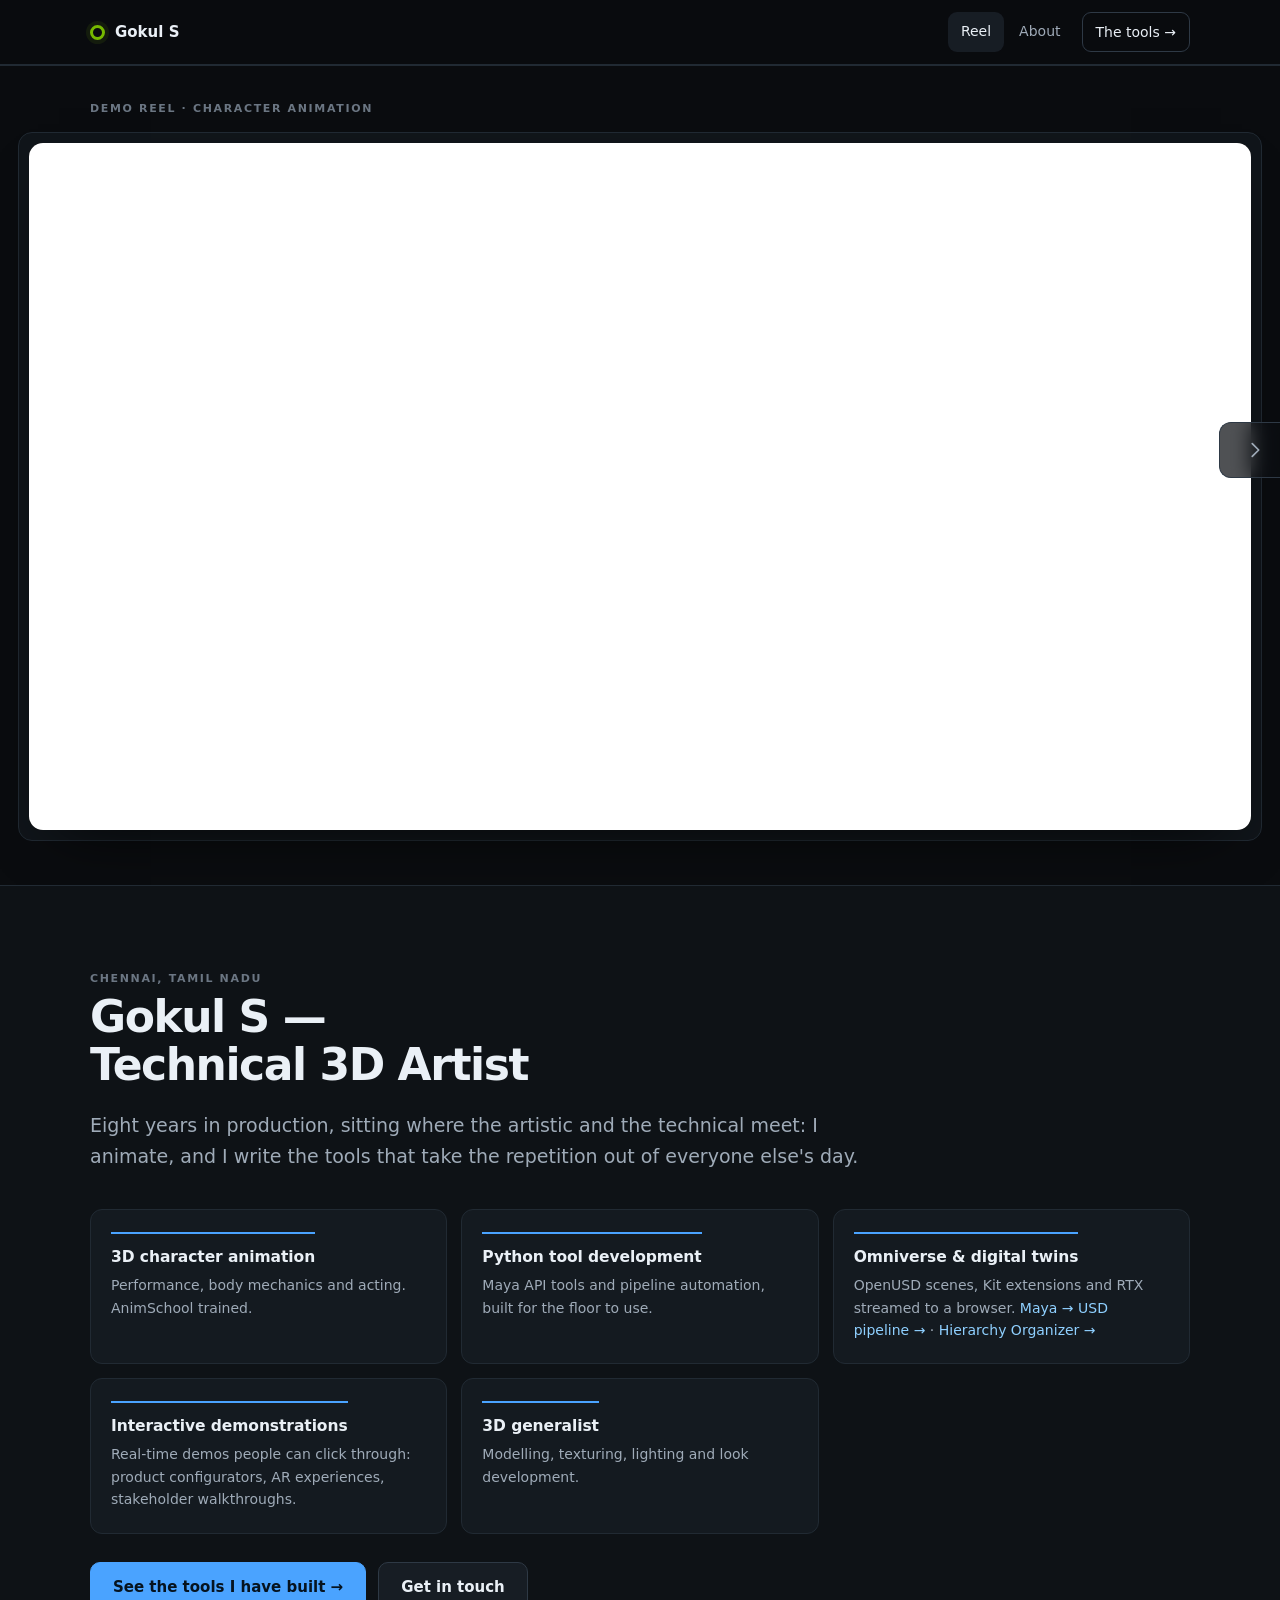
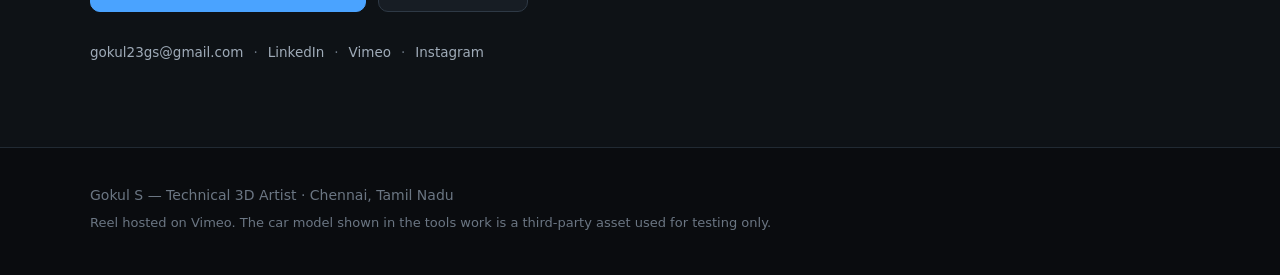
==== commit 995bfb10: "Add the Hierarchy Organizer page, and align the Maya intro with its banner A fourth page for the thi" ====
--- a/index.html
+++ b/index.html
@@ -71,7 +71,8 @@
         <h2>Omniverse &amp; digital twins</h2>
         <p>
           OpenUSD scenes, Kit extensions and RTX streamed to a browser.
-          <a href="maya-to-omniverse.html">Maya → USD pipeline →</a>
+          <a href="maya-to-omniverse.html">Maya → USD pipeline →</a> ·
+          <a href="hierarchy-organizer.html">Hierarchy Organizer →</a>
         </p>
       </li>
       <li>
--- a/styles.css
+++ b/styles.css
@@ -16,10 +16,15 @@
   --accent-soft:#8fd0ff;
   --green:#76b900;
   --maxw:1100px;
+  /* The wide track: the banner's cap, and the intro's, so the two line up
+     instead of the intro reading as indented under a much wider banner. */
+  --wide:1500px;
   --headerh:61px;   /* sticky header: 12+37+12 = 61 including its border */
   --font:"Segoe UI",system-ui,-apple-system,Roboto,Helvetica,Arial,sans-serif;
   --mono:Consolas,"SF Mono",ui-monospace,Menlo,monospace;
   --pad:max(22px,calc((100vw - var(--maxw))/2));
+  /* 18px a side, matching the banner's own `100vw - 36px` limit */
+  --pad-wide:max(18px,calc((100vw - var(--wide))/2));
 }
 
 *{box-sizing:border-box}
@@ -264,6 +269,10 @@
   box-shadow:0 20px 50px -28px rgba(0,0,0,.95);
 }
 figure.shot a{display:block;line-height:0;cursor:zoom-in}
+/* ...but a link in the caption is prose, not a click-to-enlarge wrapper. Left
+   to the rule above it becomes a block with no line height, which breaks the
+   sentence around it onto its own crushed line. */
+figure.shot figcaption a{display:inline;line-height:inherit;cursor:pointer}
 figure.shot img{width:100%}
 figure.shot a:hover img{opacity:.93}
 /* the section's lead screenshot gets a little more air than a stacked one */
@@ -568,13 +577,86 @@
 .bannerband{padding-top:26px;padding-bottom:0;border-top:0}
 figure.banner{
   --banner-ar:1.7778;                /* 2560x1440 */
-  width:min(1500px,
+  width:min(var(--wide),
             calc(100vw - 36px),
             calc((100svh - 210px) * var(--banner-ar)));
   margin:0;margin-left:50%;transform:translateX(-50%);
   background:none;border-color:var(--line);
 }
 figure.banner img{width:100%}
+
+/* The banner is a cross-faded set, so the frames are stacked and none of them
+   is in flow -- the ratio has to hold the box open on its own, or the figure
+   collapses to the height of the dots. */
+figure.banner .slides{position:relative;aspect-ratio:var(--banner-ar)}
+figure.banner .slide{position:absolute;inset:0}
+/* These frames are content, not a backdrop: the hero's drift and 1.05 scale
+   would crop the labels off the diagram, so both are dropped here and the
+   image is fitted rather than covered. */
+figure.banner .slide img,figure.banner .slide.on img{
+  width:100%;height:100%;object-fit:contain;object-position:center;
+  transform:none;animation:none;
+}
+/* Sat inside the figure, which clips, so it gets its own strip underneath. */
+figure.banner .dots{justify-content:center;margin:0;padding:12px 0 10px}
+
+/* ---- copy beside a UI panel -------------------------------------------
+   The intro borrows the banner's track so both edges line up with it: the copy
+   starts at the banner's left edge, the panel ends at its right. */
+/* Scoped to the page that has a banner: the wide track exists so the intro can
+   line up with the banner above it. On a page with no banner there is nothing to
+   line up with, and a 1500px intro over 1100px sections just looks wrong. */
+[data-page="mayabridge"] #intro{padding-left:var(--pad-wide);padding-right:var(--pad-wide)}
+/* The panel column is the screenshot's own width, never more: a UI capture is
+   small text on flat greys, and resampling it up softens every label. The copy
+   takes whatever is left, which the headline and the chips fill -- only the
+   lede stays narrow, because 64 characters is as wide as a line should read. */
+/* --panel-w is the captured window's own width. The column is sized to it so a
+   UI capture is shown 1:1 on both pages -- stretching one to fill a column
+   softens every label, which is the whole reason these are not JPEGs either. */
+.introsplit{
+  --panel-w:550px;
+  display:grid;grid-template-columns:minmax(0,1fr) minmax(0,var(--panel-w));
+  gap:34px 64px;align-items:start;
+}
+[data-page="organizer"] .introsplit{--panel-w:340px}
+.introsplit > div > :last-child{margin-bottom:0}
+/* min(), not max-width: a max-width cannot shrink the figure below the panel's
+   own 550px, so on a phone it would push the page wider than the screen and
+   take every other line of copy off the right edge with it. */
+figure.panelshot{margin:0;justify-self:end;width:min(100%,var(--panel-w,550px))}
+figure.panelshot img{display:block}
+
+@media (max-width:1200px){
+  /* Below this the copy column drops under about 45 characters a line, which is
+     worse than stacking. Stack, and hand the intro back the normal page track
+     so it lines up with every other section instead of the banner. */
+  [data-page="mayabridge"] #intro{padding-left:var(--pad);padding-right:var(--pad)}
+  .introsplit{grid-template-columns:minmax(0,1fr);gap:28px}
+  figure.panelshot{justify-self:start}
+}
+
+/* ---- a third-party post embed ----------------------------------------
+   LinkedIn's iframe reflows its text instead of scaling, and never reports its
+   own height, so this is sized rather than given a ratio: near-native width,
+   fixed height, and more height on narrow screens where the post text wraps to
+   more lines. Centred, because a 504px card hard against the left of a 1100px
+   column reads as a mistake. */
+/* It takes its frame and its column from .shot and .panelshot; all that is left
+   is a height. A ratio would not work: their iframe reflows its text instead of
+   scaling, and never reports how tall it has ended up.
+
+   --post-h is the one number to tune. LinkedIn's own snippet says 399px, but at
+   that height their player crops the top of the frame instead of letterboxing
+   it. Too tall gives a black band under the video, too short cuts the frame. */
+figure.postembed{--post-h:460px}
+figure.postembed iframe{display:block;width:100%;height:var(--post-h);border:0}
+/* The card is wider than a Kit panel, so this section gets its own column. */
+[data-page="organizer"] #watch .introsplit{--panel-w:504px}
+@media (max-width:560px){
+  /* narrower card, so the post's title and strapline wrap to more lines */
+  figure.postembed{--post-h:540px}
+}
 
 /* ---- card variants used by the tool pages ---------------------------- */
 /* the label above a card's heading: "Geometry", "98% faster", "Materials" */
@@ -585,3 +667,60 @@
 /* a grid of short write-ups rather than features: tighter, quieter */
 .notes .card h3{font-size:15.5px;color:var(--text)}
 .notes .card p{font-size:14px}
+
+/* ---- the swatch being tapped ----------------------------------------
+   One 2.8s loop drives all three parts, so the press, the ripple and the
+   cursor stay in step: cursor arrives, sphere presses in, ring leaves. */
+.tapdemo{
+  display:flex;align-items:center;gap:26px;flex-wrap:wrap;
+  margin:26px 0 0;padding:22px 24px;
+  background:var(--panel-2);border:1px solid var(--line);border-radius:13px;
+}
+.tap{margin:0;width:96px;flex:0 0 auto;text-align:center}
+.tap .dot{position:relative;display:block;width:96px;height:96px}
+.tap img{
+  width:96px;height:96px;display:block;
+  animation:swatch-press 2.8s ease-in-out infinite;
+}
+/* the ring starts exactly on the sphere's edge and travels outward */
+.tap .ring{
+  position:absolute;inset:0;border-radius:50%;
+  border:2px solid var(--accent);opacity:0;
+  animation:swatch-ripple 2.8s ease-out infinite;
+}
+.tap .cursor{
+  position:absolute;right:-2px;bottom:4px;
+  fill:#fff;stroke:#0a0c0f;stroke-width:1.1;
+  filter:drop-shadow(0 2px 4px rgba(0,0,0,.7));
+  animation:swatch-cursor 2.8s ease-in-out infinite;
+}
+.tap figcaption{
+  border:0;background:none;padding:8px 0 0;
+  font-size:11px;letter-spacing:.06em;color:var(--text-mute);
+}
+.tapsays{margin:0;flex:1 1 300px;font-size:14.5px;color:var(--text-dim);max-width:52ch}
+.tapsays b{color:var(--text)}
+.tapsays code{display:inline-block;margin-top:6px;font-size:13px}
+
+@keyframes swatch-press{
+  0%,6%,26%,100%{transform:scale(1)}
+  14%{transform:scale(.9)}
+}
+@keyframes swatch-ripple{
+  0%,10%{opacity:0;transform:scale(1)}
+  16%{opacity:.85;transform:scale(1)}
+  46%,100%{opacity:0;transform:scale(1.55)}
+}
+@keyframes swatch-cursor{
+  0%,100%{transform:translate(5px,5px)}
+  10%,22%{transform:translate(0,0)}
+  40%{transform:translate(5px,5px)}
+}
+
+/* Still says "tappable" without moving: the ring sits on the edge and the
+   cursor rests against it. */
+@media (prefers-reduced-motion:reduce){
+  .tap img,.tap .ring,.tap .cursor{animation:none}
+  .tap .ring{opacity:.5}
+  .tap .cursor{transform:translate(0,0)}
+}
